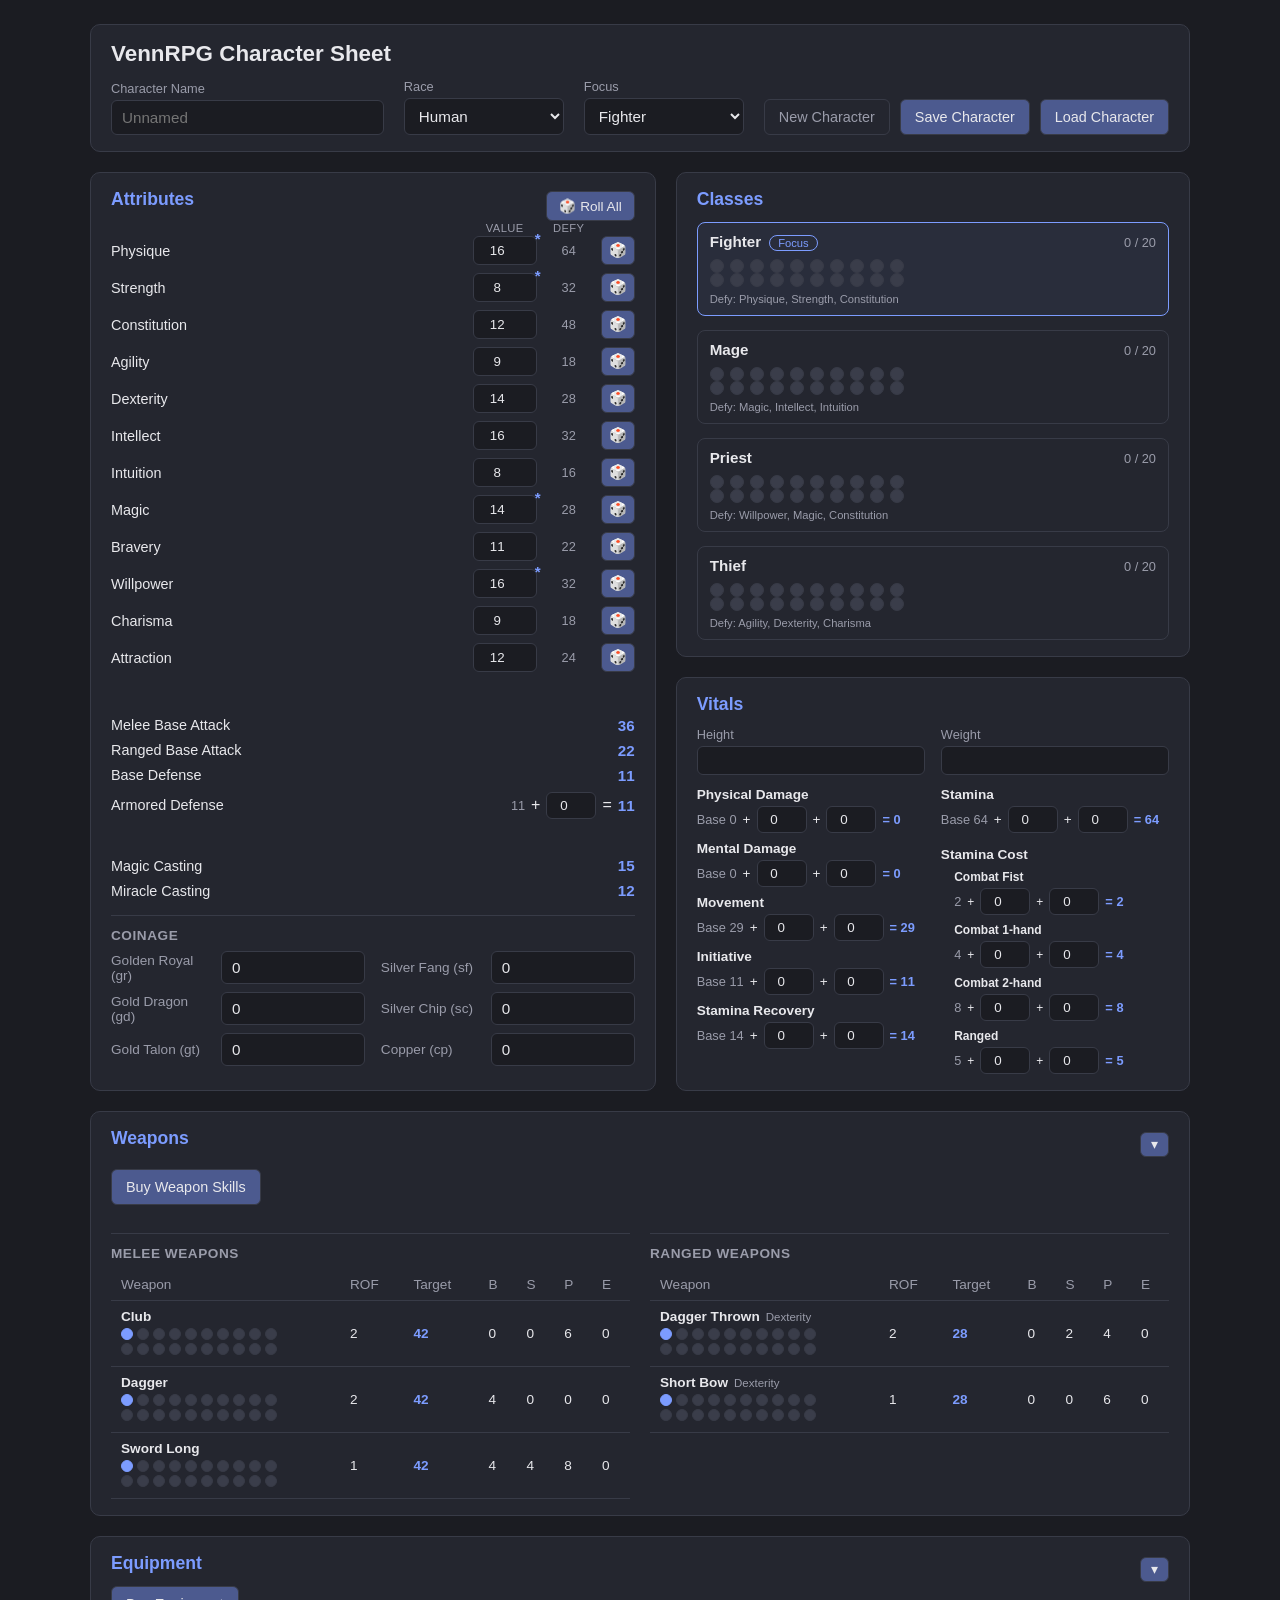
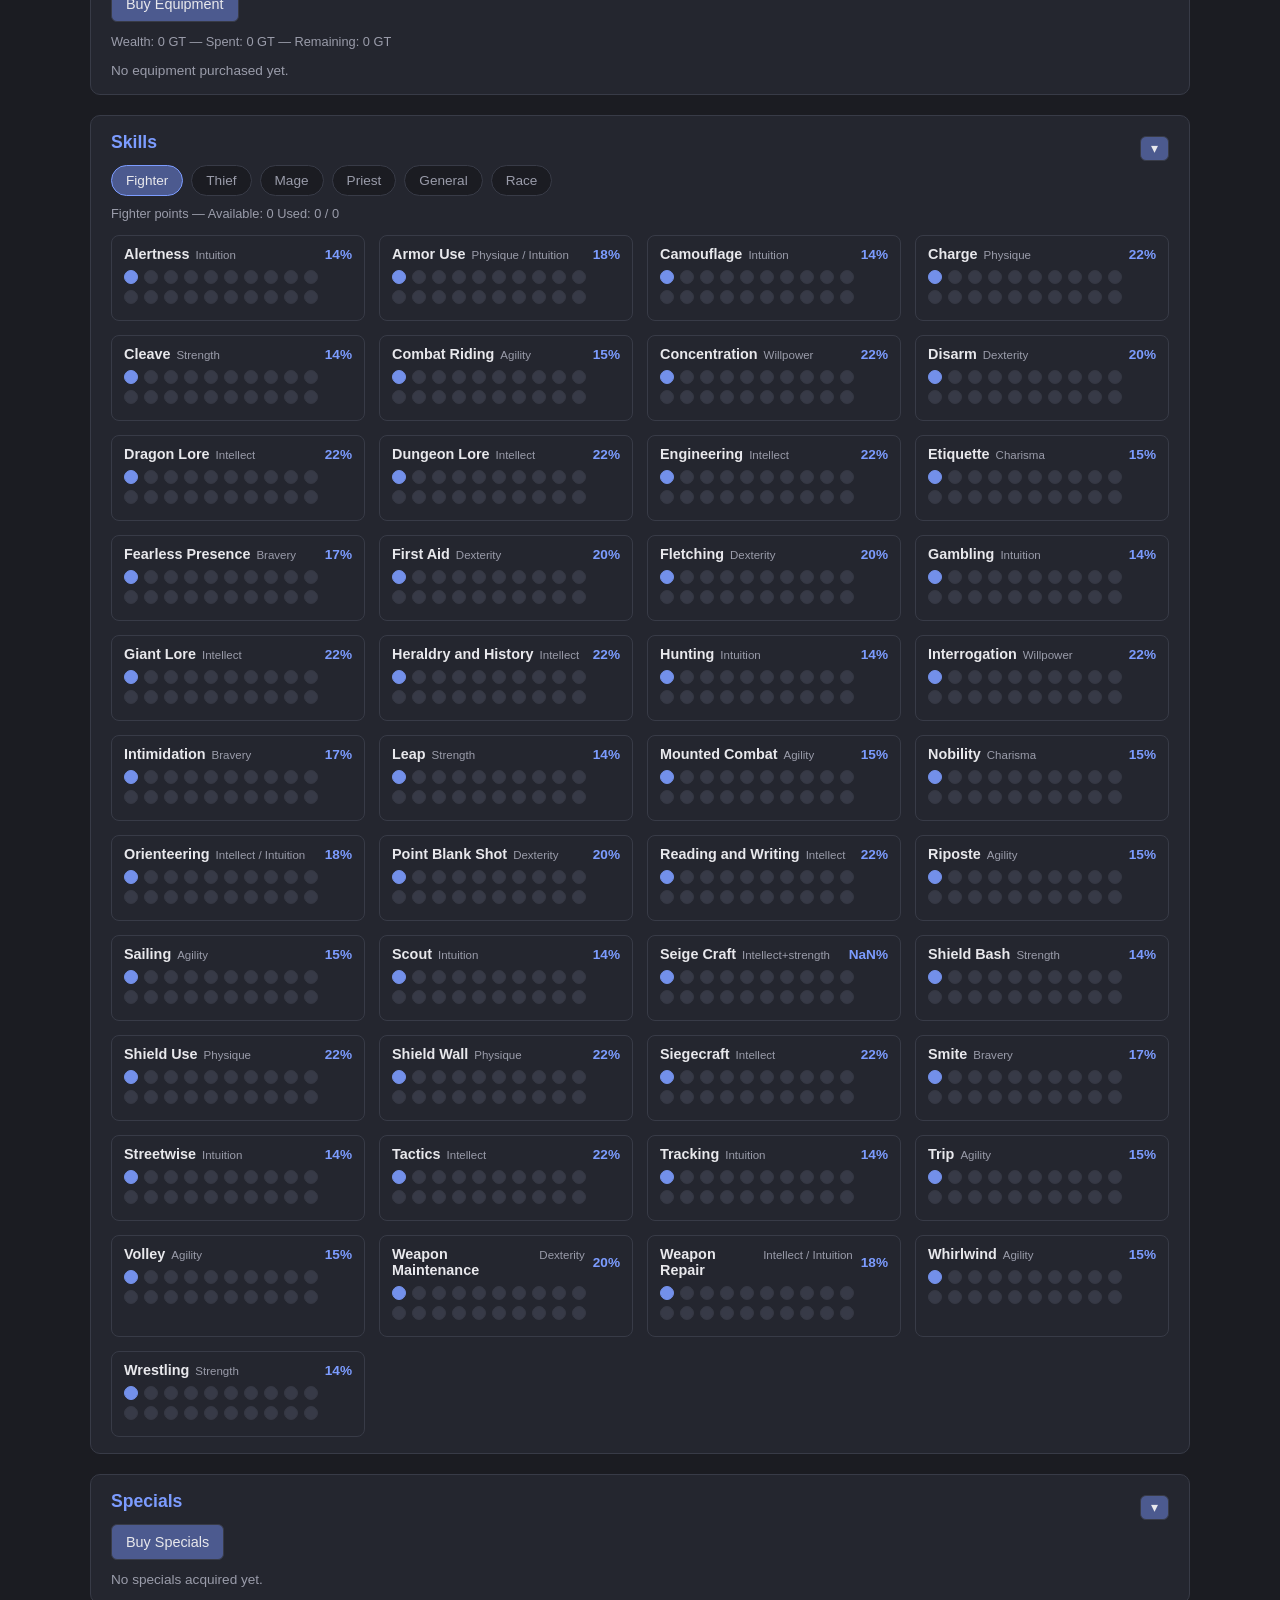
==== index.html @ cdde5d79 "Add Extra Spell/Blessing of Miracles bonus, Coinage, and Equipment/Weapons/Specials shop popups - Ex" ====
<!DOCTYPE html>
<html lang="en">
<head>
<meta charset="UTF-8">
<meta name="viewport" content="width=device-width, initial-scale=1.0">
<title>VennRPG Character Sheet</title>
<link rel="icon" href="data:,">
<link rel="stylesheet" href="src/style.css">
</head>
<body>
<div class="sheet">

  <header class="sheet-header">
    <h1>VennRPG Character Sheet</h1>
    <div class="header-row">
      <label class="name-field">
        Character Name
        <input type="text" id="charName" placeholder="Unnamed">
      </label>
      <label class="race-field">
        Race
        <select id="raceSelect"></select>
      </label>
      <label class="focus-field">
        Focus
        <select id="focusSelect"></select>
      </label>
      <div class="header-actions">
        <button id="newCharacterBtn" type="button" class="secondary">New Character</button>
        <button id="saveBtn" type="button">Save Character</button>
        <button id="loadBtn" type="button">Load Character</button>
        <input type="file" id="loadInput" accept="application/json,.json" hidden>
      </div>
    </div>
  </header>

  <main class="sheet-body">

    <section class="panel attributes-panel">
      <div class="panel-title-row">
        <h2>Attributes</h2>
        <button id="rollAllBtn" type="button" class="dice-btn">🎲 Roll All</button>
      </div>
      <div class="attribute-row attribute-row-header">
        <span></span>
        <span class="col-label">Value</span>
        <span class="col-label">Defy</span>
        <span></span>
      </div>
      <div id="attributesList" class="attributes-list"></div>
      <div id="combatStatsList" class="derived-stats-list"></div>
      <h3 class="derived-stats-title">Coinage</h3>
      <div id="coinageList" class="coinage-list"></div>
    </section>

    <div class="right-column">
      <section class="panel classes-panel">
        <h2>Classes</h2>
        <div id="classesList" class="classes-list"></div>
      </section>

      <section class="panel vitals-panel">
        <h2>Vitals</h2>
        <div class="vitals-freeform-row">
          <label class="vitals-freeform-field">
            Height
            <input type="text" id="vitalsHeight">
          </label>
          <label class="vitals-freeform-field">
            Weight
            <input type="text" id="vitalsWeight">
          </label>
        </div>
        <div id="vitalsList" class="vitals-list"></div>
      </section>
    </div>

  </main>

  <section class="panel weapons-panel">
    <div class="panel-title-row">
      <h2>Weapons</h2>
      <button type="button" class="collapse-toggle" id="weaponsCollapseToggle" aria-expanded="true">▾</button>
    </div>
    <div class="collapsible-body" id="weaponsBody">
      <button type="button" id="buyWeaponsBtn">Buy Weapon Skills</button>
      <div class="weapons-tables">
        <div class="weapons-table-group">
          <h3 class="derived-stats-title">Melee Weapons</h3>
          <div class="weapons-table-wrap">
            <table class="weapons-table">
              <thead>
                <tr>
                  <th>Weapon</th>
                  <th>ROF</th>
                  <th>Target</th>
                  <th>B</th>
                  <th>S</th>
                  <th>P</th>
                  <th>E</th>
                </tr>
              </thead>
              <tbody id="ownedMeleeWeaponsBody"></tbody>
            </table>
          </div>
        </div>
        <div class="weapons-table-group">
          <h3 class="derived-stats-title">Ranged Weapons</h3>
          <div class="weapons-table-wrap">
            <table class="weapons-table">
              <thead>
                <tr>
                  <th>Weapon</th>
                  <th>ROF</th>
                  <th>Target</th>
                  <th>B</th>
                  <th>S</th>
                  <th>P</th>
                  <th>E</th>
                </tr>
              </thead>
              <tbody id="ownedRangedWeaponsBody"></tbody>
            </table>
          </div>
        </div>
      </div>
    </div>
  </section>

  <dialog id="weaponsModal" class="equipment-modal weapons-modal">
    <div class="equipment-modal-header">
      <h2>Buy Weapon Skills</h2>
      <button type="button" id="weaponsModalClose" class="secondary">Close</button>
    </div>
    <div id="weaponsTabs" class="skills-tabs"></div>
    <div id="weaponsSummary" class="skills-summary"></div>
    <div id="weaponsFocusSummary" class="skills-summary"></div>
    <div class="weapons-tables">
      <div class="weapons-table-group">
        <h3 class="derived-stats-title">Melee Weapons</h3>
        <div class="weapons-table-wrap">
          <table class="weapons-table">
            <thead>
              <tr>
                <th>Weapon</th>
                <th>ROF</th>
                <th>Target</th>
                <th>B</th>
                <th>S</th>
                <th>P</th>
                <th>E</th>
              </tr>
            </thead>
            <tbody id="meleeWeaponsBody"></tbody>
          </table>
        </div>
      </div>
      <div class="weapons-table-group">
        <h3 class="derived-stats-title">Ranged Weapons</h3>
        <div class="weapons-table-wrap">
          <table class="weapons-table">
            <thead>
              <tr>
                <th>Weapon</th>
                <th>ROF</th>
                <th>Target</th>
                <th>B</th>
                <th>S</th>
                <th>P</th>
                <th>E</th>
              </tr>
            </thead>
            <tbody id="rangedWeaponsBody"></tbody>
          </table>
        </div>
      </div>
    </div>
  </dialog>

  <section class="panel equipment-panel">
    <div class="panel-title-row">
      <h2>Equipment</h2>
      <button type="button" class="collapse-toggle" id="equipmentCollapseToggle" aria-expanded="true">▾</button>
    </div>
    <div class="collapsible-body" id="equipmentBody">
      <button type="button" id="buyEquipmentBtn">Buy Equipment</button>
      <div id="equipmentSummary" class="skills-summary"></div>
      <div id="equipmentOwnedList" class="equipment-owned-list"></div>
    </div>
  </section>

  <dialog id="equipmentModal" class="equipment-modal">
    <div class="equipment-modal-header">
      <h2>Buy Equipment</h2>
      <button type="button" id="equipmentModalClose" class="secondary">Close</button>
    </div>
    <div id="equipmentWealthSummary" class="skills-summary equipment-wealth-summary"></div>
    <div id="equipmentTabs" class="skills-tabs"></div>
    <div id="equipmentModalList" class="equipment-modal-list"></div>
  </dialog>

  <section class="panel skills-panel">
    <div class="panel-title-row">
      <h2>Skills</h2>
      <button type="button" class="collapse-toggle" id="skillsCollapseToggle" aria-expanded="true">▾</button>
    </div>
    <div class="collapsible-body" id="skillsBody">
      <div id="skillsTabs" class="skills-tabs"></div>
      <div id="skillsSummary" class="skills-summary"></div>
      <div id="skillsList" class="skills-list"></div>
    </div>
  </section>

  <section class="panel specials-panel">
    <div class="panel-title-row">
      <h2>Specials</h2>
      <button type="button" class="collapse-toggle" id="specialsCollapseToggle" aria-expanded="true">▾</button>
    </div>
    <div class="collapsible-body" id="specialsBody">
      <button type="button" id="buySpecialsBtn">Buy Specials</button>
      <div id="specialsOwnedList" class="specials-list"></div>
    </div>
  </section>

  <dialog id="specialsModal" class="equipment-modal specials-modal">
    <div class="equipment-modal-header">
      <h2>Buy Specials</h2>
      <button type="button" id="specialsModalClose" class="secondary">Close</button>
    </div>
    <div id="specialsSummary" class="skills-summary"></div>
    <div id="specialsTierSummary" class="skills-summary"></div>
    <div id="specialsList" class="specials-list"></div>
  </dialog>

  <section class="panel spells-panel" id="spellsPanel" hidden>
    <div class="panel-title-row">
      <h2>Spells</h2>
      <button type="button" class="collapse-toggle" id="spellsCollapseToggle" aria-expanded="true">▾</button>
    </div>
    <div class="collapsible-body" id="spellsBody">
      <div id="spellsSummary" class="skills-summary"></div>
      <div id="spellsList" class="spells-list"></div>
    </div>
  </section>

  <section class="panel spells-panel" id="miraclesPanel" hidden>
    <div class="panel-title-row">
      <h2>Miracles</h2>
      <button type="button" class="collapse-toggle" id="miraclesCollapseToggle" aria-expanded="true">▾</button>
    </div>
    <div class="collapsible-body" id="miraclesBody">
      <div id="miraclesSummary" class="skills-summary"></div>
      <div id="miraclesList" class="spells-list"></div>
    </div>
  </section>

</div>

<script src="src/data.js"></script>
<script src="src/app.js"></script>
</body>
</html>
---- src/style.css ----
:root {
  --bg: #1b1c22;
  --panel-bg: #24262f;
  --panel-border: #383b47;
  --text: #e8e8ec;
  --text-dim: #9a9caa;
  --accent: #7c9cff;
  --accent-dim: #4c5a8f;
  --dot-empty: #3a3d4a;
  --dot-filled: #7c9cff;
  font-family: -apple-system, BlinkMacSystemFont, "Segoe UI", Roboto, sans-serif;
}

* { box-sizing: border-box; }

body {
  margin: 0;
  background: var(--bg);
  color: var(--text);
  padding: 24px;
}

.sheet {
  max-width: 1100px;
  margin: 0 auto;
  display: flex;
  flex-direction: column;
  gap: 20px;
}

h1 { font-size: 1.4rem; margin: 0 0 12px; }
h2 { font-size: 1.1rem; margin: 0 0 12px; color: var(--accent); }

.sheet-header {
  background: var(--panel-bg);
  border: 1px solid var(--panel-border);
  border-radius: 10px;
  padding: 16px 20px;
}

.header-row {
  display: flex;
  gap: 20px;
  align-items: flex-end;
  flex-wrap: wrap;
}

.header-row label {
  display: flex;
  flex-direction: column;
  gap: 4px;
  font-size: 0.8rem;
  color: var(--text-dim);
}

.header-row input, .header-row select {
  background: var(--bg);
  border: 1px solid var(--panel-border);
  color: var(--text);
  padding: 8px 10px;
  border-radius: 6px;
  font-size: 0.95rem;
}

.name-field { flex: 1 1 260px; }
.race-field { flex: 0 0 160px; }
.focus-field { flex: 0 0 160px; }

.header-actions {
  display: flex;
  gap: 10px;
  margin-left: auto;
}

button {
  background: var(--accent-dim);
  color: var(--text);
  border: 1px solid var(--panel-border);
  padding: 9px 14px;
  border-radius: 6px;
  cursor: pointer;
  font-size: 0.9rem;
}

button:hover { background: var(--accent); }

button.secondary {
  background: transparent;
  color: var(--text-dim);
}

button.secondary:hover {
  background: var(--panel-border);
  color: var(--text);
}

.dice-btn { padding: 6px 12px; font-size: 0.85rem; }

.collapse-toggle {
  padding: 4px 10px;
  font-size: 0.9rem;
  line-height: 1;
  transition: transform 0.15s ease;
}

.collapse-toggle.collapsed {
  transform: rotate(-90deg);
}

.collapsible-body[hidden] {
  display: none;
}

.sheet-body {
  display: grid;
  grid-template-columns: 1.1fr 1fr;
  gap: 20px;
}

@media (max-width: 820px) {
  .sheet-body { grid-template-columns: 1fr; }
}

.panel {
  background: var(--panel-bg);
  border: 1px solid var(--panel-border);
  border-radius: 10px;
  padding: 16px 20px;
}

.panel-title-row {
  display: flex;
  justify-content: space-between;
  align-items: center;
}

.attributes-list {
  display: flex;
  flex-direction: column;
  gap: 8px;
}

.attribute-row {
  display: grid;
  grid-template-columns: 1fr 64px 48px 34px;
  align-items: center;
  gap: 8px;
}

.attribute-row .attr-name {
  font-size: 0.9rem;
  color: var(--text);
}

.attribute-row input[type="number"] {
  background: var(--bg);
  border: 1px solid var(--panel-border);
  color: var(--text);
  padding: 6px;
  border-radius: 6px;
  width: 100%;
  text-align: center;
}

.attr-defy {
  font-size: 0.8rem;
  color: var(--text-dim);
  text-align: center;
}

.attr-input-wrap {
  position: relative;
  display: block;
}

.attr-mod-mark {
  position: absolute;
  top: -6px;
  right: -4px;
  font-size: 0.95rem;
  font-weight: 700;
  color: var(--accent);
  cursor: default;
}

.attribute-row-header {
  margin-bottom: 2px;
}

.attribute-row-header .col-label {
  font-size: 0.7rem;
  color: var(--text-dim);
  text-align: center;
  text-transform: uppercase;
  letter-spacing: 0.04em;
}

.derived-stats-title {
  font-size: 0.85rem;
  color: var(--text-dim);
  text-transform: uppercase;
  letter-spacing: 0.04em;
  margin: 16px 0 8px;
  padding-top: 12px;
  border-top: 1px solid var(--panel-border);
}

.derived-stats-list {
  display: flex;
  flex-direction: column;
  gap: 8px;
}

#combatStatsList {
  margin-top: 2.8rem;
}

.armored-defense-calc {
  display: flex;
  align-items: center;
  gap: 6px;
}

.combat-stats-spacer {
  height: 1.4rem;
}

.derived-row {
  display: flex;
  justify-content: space-between;
  align-items: center;
}

.derived-row .derived-name {
  font-size: 0.9rem;
  color: var(--text);
}

.derived-row .derived-value {
  font-size: 0.95rem;
  font-weight: 700;
  color: var(--accent);
}

.reroll-btn {
  padding: 6px;
  font-size: 0.9rem;
  line-height: 1;
}

.right-column {
  display: flex;
  flex-direction: column;
  gap: 20px;
}

.classes-list {
  display: flex;
  flex-direction: column;
  gap: 14px;
}

.class-box {
  border: 1px solid var(--panel-border);
  border-radius: 8px;
  padding: 10px 12px;
}

.class-box.is-focus {
  border-color: var(--accent);
  background: rgba(124, 156, 255, 0.06);
}

.class-box-header {
  display: flex;
  justify-content: space-between;
  align-items: center;
  margin-bottom: 8px;
}

.class-box-header .class-name {
  font-weight: 600;
  font-size: 0.95rem;
}

.class-box-header .focus-badge {
  font-size: 0.7rem;
  color: var(--accent);
  border: 1px solid var(--accent);
  border-radius: 10px;
  padding: 1px 8px;
}

.class-box-header .dots-value {
  font-size: 0.8rem;
  color: var(--text-dim);
}

.class-defy-line {
  margin-top: 6px;
  font-size: 0.7rem;
  color: var(--text-dim);
}

.dots-grid {
  display: grid;
  grid-template-columns: repeat(10, 14px);
  justify-content: start;
  gap: 6px;
}

.dot {
  display: inline-block;
  width: 14px;
  height: 14px;
  border-radius: 50%;
  border: 1px solid var(--panel-border);
  background: var(--dot-empty);
  cursor: pointer;
  padding: 0;
}

.dot.filled {
  background: var(--dot-filled);
  border-color: var(--dot-filled);
}

.dot:disabled {
  cursor: default;
  opacity: 0.9;
}

.dot.dot-static {
  cursor: default;
}

.vitals-freeform-row {
  display: flex;
  gap: 16px;
  margin-bottom: 12px;
}

.vitals-freeform-field {
  flex: 1;
  display: flex;
  flex-direction: column;
  gap: 4px;
  font-size: 0.8rem;
  color: var(--text-dim);
}

.vitals-freeform-field input {
  background: var(--bg);
  border: 1px solid var(--panel-border);
  color: var(--text);
  padding: 6px 8px;
  border-radius: 6px;
}

.vitals-list {
  display: flex;
  gap: 16px;
}

@media (max-width: 480px) {
  .vitals-list { flex-direction: column; }
}

.vitals-column {
  display: flex;
  flex-direction: column;
  gap: 8px;
  flex: 1 1 0;
  min-width: 0;
}

.vitals-row {
  display: flex;
  flex-wrap: wrap;
  align-items: center;
  row-gap: 4px;
  column-gap: 6px;
  font-size: 0.85rem;
}

.vitals-row .vitals-label {
  flex: 1 1 100%;
  font-weight: 600;
}

.vitals-subheader {
  font-weight: 600;
  font-size: 0.85rem;
  color: var(--text);
  margin-top: 6px;
}

.vitals-row-sub {
  font-size: 0.75rem;
  padding-left: 2ch;
}

.vitals-label {
  color: var(--text);
}

.vitals-base, .vitals-total {
  color: var(--text-dim);
  font-size: 0.8rem;
  white-space: nowrap;
}

.vitals-total {
  color: var(--accent);
  font-weight: 700;
}

.vitals-input {
  width: 50px;
  background: var(--bg);
  border: 1px solid var(--panel-border);
  color: var(--text);
  padding: 5px;
  border-radius: 6px;
  text-align: center;
}

.weapons-panel {
  display: flex;
  flex-direction: column;
  gap: 8px;
}

.weapons-tables {
  display: grid;
  grid-template-columns: 1fr 1fr;
  gap: 20px;
}

@media (max-width: 960px) {
  .weapons-tables { grid-template-columns: 1fr; }
}

.weapons-table-wrap {
  overflow-x: auto;
}

.weapons-table {
  width: 100%;
  border-collapse: collapse;
  min-width: 360px;
}

.weapons-table th, .weapons-table td {
  padding: 8px 10px;
  border-bottom: 1px solid var(--panel-border);
  font-size: 0.85rem;
  text-align: left;
}

.weapons-table th { color: var(--text-dim); font-weight: 500; }

.weapon-name-cell {
  min-width: 160px;
}

.weapon-name-cell .weapon-name {
  display: flex;
  align-items: baseline;
  gap: 6px;
  font-weight: 600;
  margin-bottom: 4px;
}

.weapon-name-cell .dots-grid {
  grid-template-columns: repeat(10, 12px);
  gap: 4px;
  margin-bottom: 3px;
}

.weapon-name-cell .dot {
  width: 12px;
  height: 12px;
}

.weapon-target {
  font-weight: 700;
  color: var(--accent);
}

.skills-tabs {
  display: flex;
  gap: 8px;
  margin-bottom: 10px;
  flex-wrap: wrap;
}

.skills-tab {
  background: var(--bg);
  border: 1px solid var(--panel-border);
  color: var(--text-dim);
  padding: 7px 14px;
  border-radius: 999px;
  cursor: pointer;
  font-size: 0.85rem;
}

.skills-tab:hover {
  color: var(--text);
}

.skills-tab.active {
  background: var(--accent-dim);
  border-color: var(--accent);
  color: var(--text);
}

.skills-summary {
  font-size: 0.8rem;
  color: var(--text-dim);
  margin-bottom: 14px;
}

.skills-list {
  display: grid;
  grid-template-columns: repeat(auto-fill, minmax(220px, 1fr));
  gap: 14px;
}

.skills-list.skills-list-vertical {
  display: flex;
  flex-direction: column;
  max-width: 420px;
}

.skill-box {
  border: 1px solid var(--panel-border);
  border-radius: 8px;
  padding: 10px 12px;
}

.skill-box-header {
  display: flex;
  justify-content: space-between;
  align-items: center;
  margin-bottom: 8px;
  gap: 8px;
}

.skill-name-wrap {
  display: flex;
  align-items: baseline;
  gap: 6px;
  min-width: 0;
}

.skill-name {
  font-weight: 600;
  font-size: 0.9rem;
}

.skill-target {
  font-size: 0.85rem;
  font-weight: 700;
  color: var(--accent);
  white-space: nowrap;
}

.item-attribute {
  font-size: 0.72rem;
  font-weight: 400;
  color: var(--text-dim);
  white-space: nowrap;
}

.skill-box .dots-grid {
  margin-bottom: 6px;
}

.specials-list {
  display: grid;
  grid-template-columns: repeat(auto-fill, minmax(260px, 1fr));
  gap: 14px;
}

.special-box {
  display: flex;
  align-items: flex-start;
  gap: 10px;
  border: 1px solid var(--panel-border);
  border-radius: 8px;
  padding: 10px 12px;
}

.special-box .special-dot {
  flex-shrink: 0;
  margin-top: 3px;
}

.special-text {
  min-width: 0;
}

.special-name-row {
  display: flex;
  align-items: baseline;
  gap: 6px;
  margin-bottom: 4px;
}

.special-name {
  font-weight: 600;
  font-size: 0.9rem;
}

.special-description {
  font-size: 0.78rem;
  color: var(--text-dim);
  line-height: 1.35;
}

.spells-list {
  display: flex;
  flex-direction: column;
  gap: 8px;
}

.spell-school-title {
  font-size: 0.85rem;
  color: var(--text-dim);
  text-transform: uppercase;
  letter-spacing: 0.04em;
  margin: 16px 0 8px;
  padding-top: 12px;
  border-top: 1px solid var(--panel-border);
}

.spell-school-title:first-child {
  margin-top: 0;
  padding-top: 0;
  border-top: none;
}

.spell-box {
  display: flex;
  align-items: flex-start;
  gap: 10px;
  border: 1px solid var(--panel-border);
  border-radius: 8px;
  padding: 10px 12px;
}

.spell-box .spell-dot {
  flex-shrink: 0;
  margin-top: 3px;
}

.spell-text {
  min-width: 0;
}

.spell-name-row {
  display: flex;
  align-items: baseline;
  gap: 10px;
  margin-bottom: 4px;
}

.spell-name {
  font-weight: 600;
  font-size: 0.9rem;
}

.spell-cost {
  font-size: 0.72rem;
  color: var(--accent);
  white-space: nowrap;
}

.spell-meta {
  font-size: 0.72rem;
  color: var(--text-dim);
  margin-bottom: 4px;
}

.spell-meta span {
  margin-right: 12px;
}

.spell-description {
  font-size: 0.78rem;
  color: var(--text-dim);
  line-height: 1.35;
}

.coinage-list {
  display: grid;
  grid-template-columns: 1fr 1fr;
  gap: 16px;
}

@media (max-width: 480px) {
  .coinage-list { grid-template-columns: 1fr; }
}

.coinage-column {
  display: flex;
  flex-direction: column;
  gap: 8px;
  min-width: 0;
}

.coinage-row {
  display: flex;
  align-items: center;
  gap: 10px;
}

.coinage-row .coinage-label {
  flex: 0 0 100px;
  font-size: 0.85rem;
  color: var(--text-dim);
}

.coinage-row .coinage-input {
  flex: 1;
  min-width: 0;
  background: var(--bg);
  border: 1px solid var(--panel-border);
  color: var(--text);
  padding: 7px 10px;
  border-radius: 6px;
  font-size: 0.95rem;
}

.equipment-panel #buyEquipmentBtn,
.weapons-panel #buyWeaponsBtn,
.specials-panel #buySpecialsBtn {
  margin-bottom: 12px;
}

.specials-modal {
  width: min(900px, 95vw);
}

.specials-modal #specialsList {
  overflow-y: auto;
  max-height: calc(85vh - 180px);
}

.weapons-modal {
  width: min(1000px, 95vw);
}

.weapons-modal .weapons-tables {
  overflow-y: auto;
  max-height: calc(85vh - 220px);
}

.equipment-owned-list {
  display: flex;
  flex-direction: column;
  gap: 6px;
}

.equipment-owned-row {
  display: flex;
  justify-content: space-between;
  align-items: baseline;
  gap: 10px;
  font-size: 0.85rem;
  border-bottom: 1px solid var(--panel-border);
  padding-bottom: 6px;
}

.equipment-owned-row .equipment-owned-name {
  color: var(--text);
}

.equipment-owned-row .equipment-owned-qty {
  color: var(--text-dim);
  white-space: nowrap;
}

.equipment-owned-row .equipment-owned-cost {
  color: var(--accent);
  font-weight: 700;
  white-space: nowrap;
}

.equipment-empty {
  font-size: 0.85rem;
  color: var(--text-dim);
}

.equipment-modal {
  width: min(720px, 92vw);
  max-height: 85vh;
  background: var(--panel-bg);
  color: var(--text);
  border: 1px solid var(--panel-border);
  border-radius: 10px;
  padding: 20px 24px;
}

.equipment-modal::backdrop {
  background: rgba(0, 0, 0, 0.6);
}

.equipment-modal-header {
  display: flex;
  justify-content: space-between;
  align-items: center;
  margin-bottom: 8px;
}

.equipment-modal-header h2 {
  margin: 0;
}

.equipment-wealth-summary {
  margin-bottom: 12px;
  font-size: 0.85rem;
}

.equipment-wealth-summary .equipment-remaining-negative {
  color: #e08585;
  font-weight: 700;
}

.equipment-modal-list {
  overflow-y: auto;
  max-height: calc(85vh - 160px);
  display: flex;
  flex-direction: column;
  gap: 8px;
}

.equipment-item-row {
  display: flex;
  align-items: center;
  gap: 12px;
  border: 1px solid var(--panel-border);
  border-radius: 8px;
  padding: 8px 12px;
}

.equipment-item-text {
  flex: 1;
  min-width: 0;
}

.equipment-item-name-row {
  display: flex;
  align-items: baseline;
  gap: 8px;
  flex-wrap: wrap;
}

.equipment-item-name {
  font-weight: 600;
  font-size: 0.9rem;
}

.equipment-item-cost {
  font-size: 0.78rem;
  color: var(--accent);
  white-space: nowrap;
}

.equipment-item-weight {
  font-size: 0.72rem;
  color: var(--text-dim);
  white-space: nowrap;
}

.equipment-item-description {
  font-size: 0.78rem;
  color: var(--text-dim);
  margin-top: 2px;
}

.equipment-qty-stepper {
  display: flex;
  align-items: center;
  gap: 8px;
  flex-shrink: 0;
}

.equipment-qty-stepper button {
  padding: 4px 10px;
  font-size: 0.9rem;
  line-height: 1;
}

.equipment-qty-value {
  min-width: 1.5em;
  text-align: center;
  font-size: 0.9rem;
}
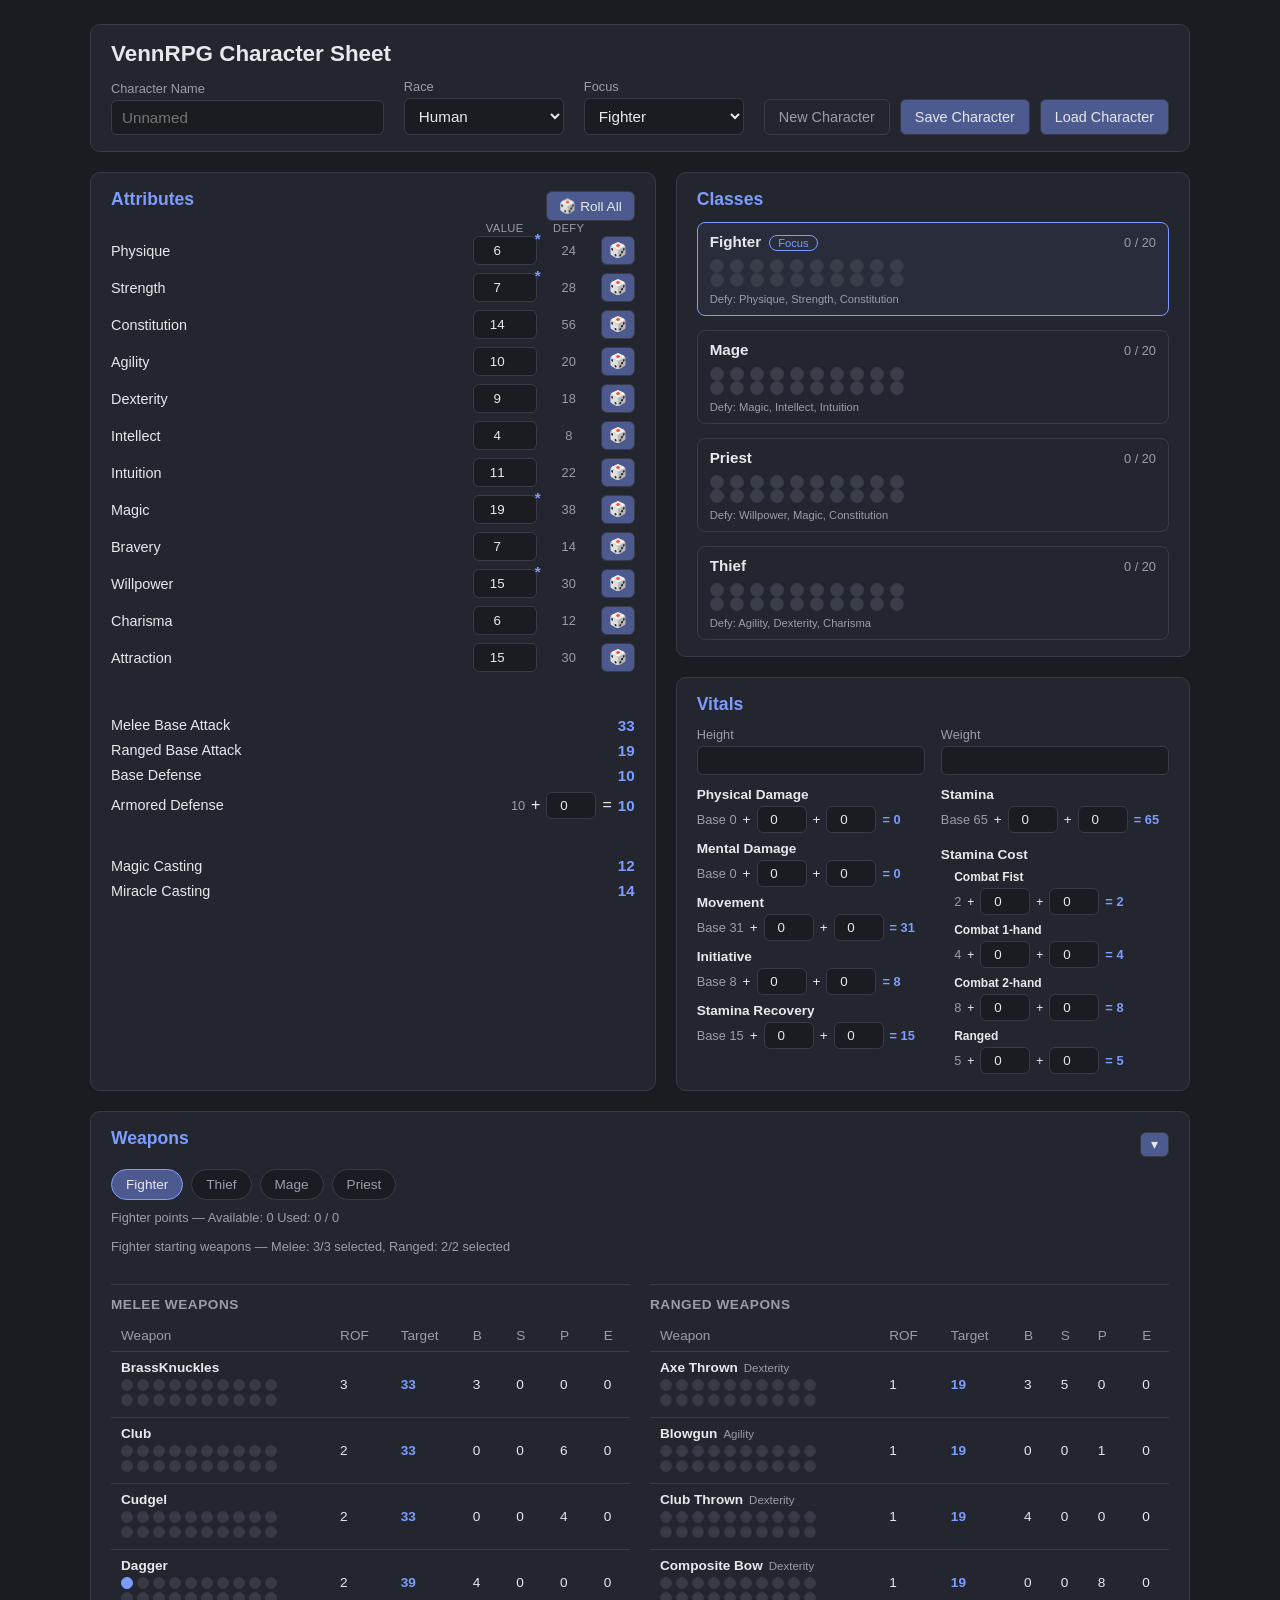
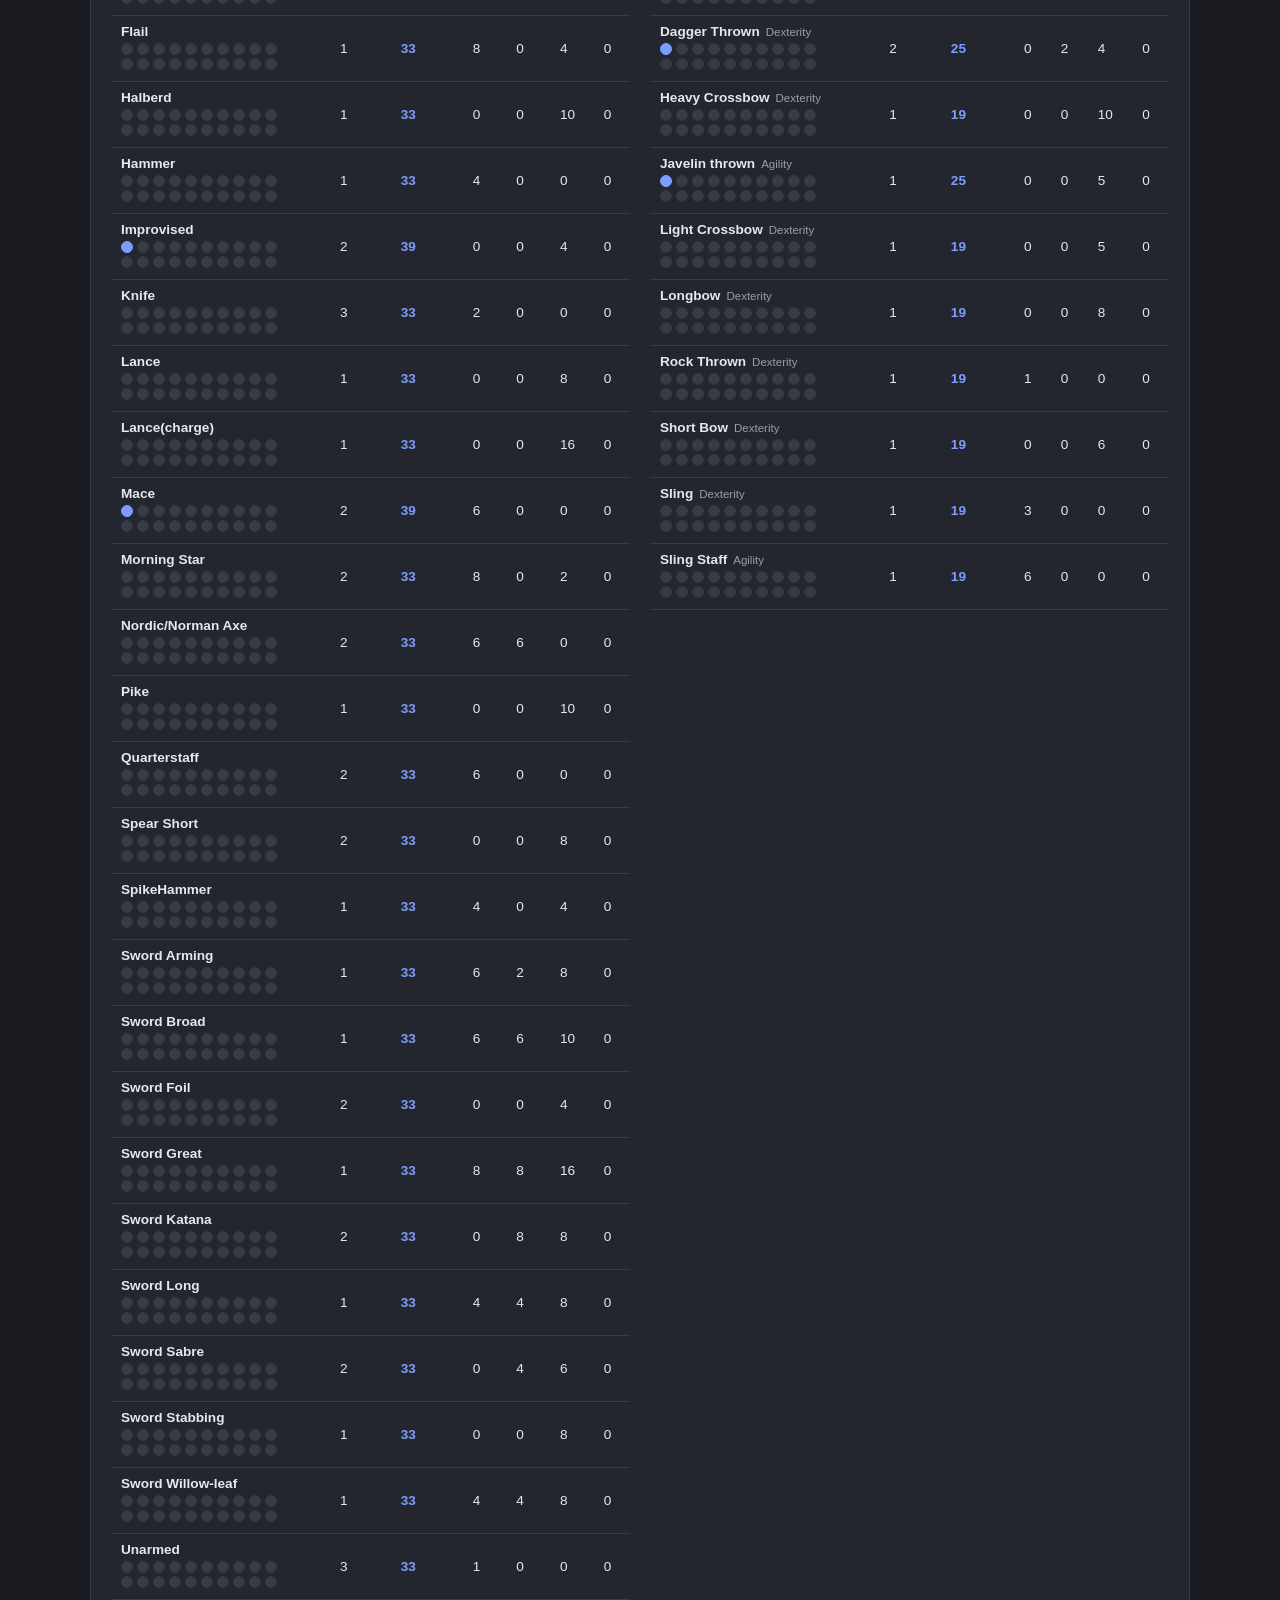
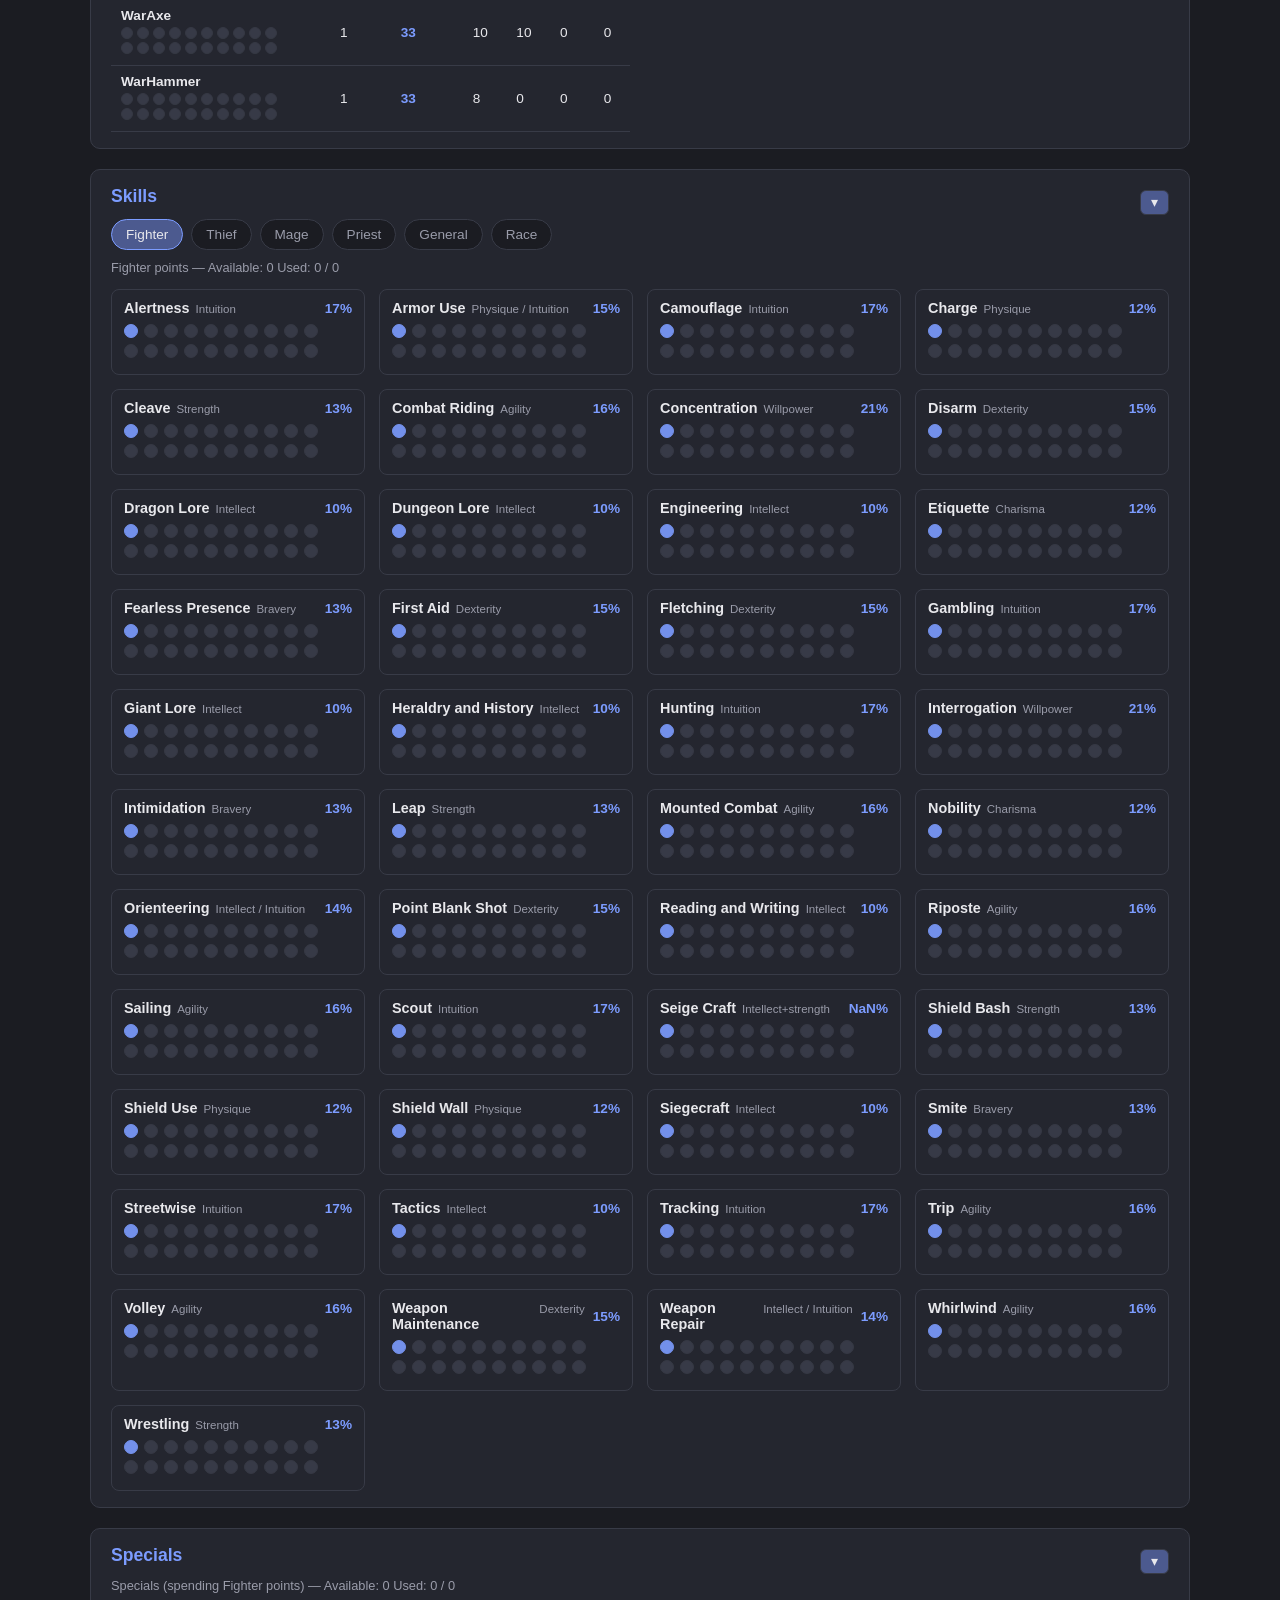
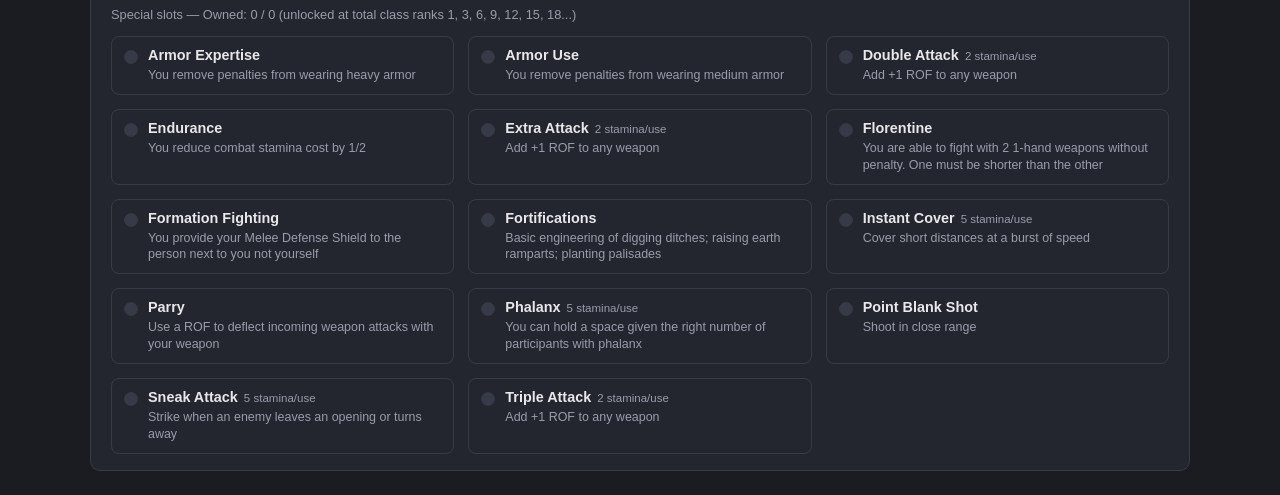
==== commit a3715f5d: "Add Spells and Miracles grimoires; two new Specials Imports data/spells.csv (Mage) and data/miracle." ====
--- a/index.html
+++ b/index.html
@@ -49,8 +49,6 @@
       </div>
       <div id="attributesList" class="attributes-list"></div>
       <div id="combatStatsList" class="derived-stats-list"></div>
-      <h3 class="derived-stats-title">Coinage</h3>
-      <div id="coinageList" class="coinage-list"></div>
     </section>
 
     <div class="right-column">
@@ -83,7 +81,9 @@
       <button type="button" class="collapse-toggle" id="weaponsCollapseToggle" aria-expanded="true">▾</button>
     </div>
     <div class="collapsible-body" id="weaponsBody">
-      <button type="button" id="buyWeaponsBtn">Buy Weapon Skills</button>
+      <div id="weaponsTabs" class="skills-tabs"></div>
+      <div id="weaponsSummary" class="skills-summary"></div>
+      <div id="weaponsFocusSummary" class="skills-summary"></div>
       <div class="weapons-tables">
         <div class="weapons-table-group">
           <h3 class="derived-stats-title">Melee Weapons</h3>
@@ -100,7 +100,7 @@
                   <th>E</th>
                 </tr>
               </thead>
-              <tbody id="ownedMeleeWeaponsBody"></tbody>
+              <tbody id="meleeWeaponsBody"></tbody>
             </table>
           </div>
         </div>
@@ -119,85 +119,13 @@
                   <th>E</th>
                 </tr>
               </thead>
-              <tbody id="ownedRangedWeaponsBody"></tbody>
+              <tbody id="rangedWeaponsBody"></tbody>
             </table>
           </div>
         </div>
       </div>
     </div>
   </section>
-
-  <dialog id="weaponsModal" class="equipment-modal weapons-modal">
-    <div class="equipment-modal-header">
-      <h2>Buy Weapon Skills</h2>
-      <button type="button" id="weaponsModalClose" class="secondary">Close</button>
-    </div>
-    <div id="weaponsTabs" class="skills-tabs"></div>
-    <div id="weaponsSummary" class="skills-summary"></div>
-    <div id="weaponsFocusSummary" class="skills-summary"></div>
-    <div class="weapons-tables">
-      <div class="weapons-table-group">
-        <h3 class="derived-stats-title">Melee Weapons</h3>
-        <div class="weapons-table-wrap">
-          <table class="weapons-table">
-            <thead>
-              <tr>
-                <th>Weapon</th>
-                <th>ROF</th>
-                <th>Target</th>
-                <th>B</th>
-                <th>S</th>
-                <th>P</th>
-                <th>E</th>
-              </tr>
-            </thead>
-            <tbody id="meleeWeaponsBody"></tbody>
-          </table>
-        </div>
-      </div>
-      <div class="weapons-table-group">
-        <h3 class="derived-stats-title">Ranged Weapons</h3>
-        <div class="weapons-table-wrap">
-          <table class="weapons-table">
-            <thead>
-              <tr>
-                <th>Weapon</th>
-                <th>ROF</th>
-                <th>Target</th>
-                <th>B</th>
-                <th>S</th>
-                <th>P</th>
-                <th>E</th>
-              </tr>
-            </thead>
-            <tbody id="rangedWeaponsBody"></tbody>
-          </table>
-        </div>
-      </div>
-    </div>
-  </dialog>
-
-  <section class="panel equipment-panel">
-    <div class="panel-title-row">
-      <h2>Equipment</h2>
-      <button type="button" class="collapse-toggle" id="equipmentCollapseToggle" aria-expanded="true">▾</button>
-    </div>
-    <div class="collapsible-body" id="equipmentBody">
-      <button type="button" id="buyEquipmentBtn">Buy Equipment</button>
-      <div id="equipmentSummary" class="skills-summary"></div>
-      <div id="equipmentOwnedList" class="equipment-owned-list"></div>
-    </div>
-  </section>
-
-  <dialog id="equipmentModal" class="equipment-modal">
-    <div class="equipment-modal-header">
-      <h2>Buy Equipment</h2>
-      <button type="button" id="equipmentModalClose" class="secondary">Close</button>
-    </div>
-    <div id="equipmentWealthSummary" class="skills-summary equipment-wealth-summary"></div>
-    <div id="equipmentTabs" class="skills-tabs"></div>
-    <div id="equipmentModalList" class="equipment-modal-list"></div>
-  </dialog>
 
   <section class="panel skills-panel">
     <div class="panel-title-row">
@@ -217,20 +145,11 @@
       <button type="button" class="collapse-toggle" id="specialsCollapseToggle" aria-expanded="true">▾</button>
     </div>
     <div class="collapsible-body" id="specialsBody">
-      <button type="button" id="buySpecialsBtn">Buy Specials</button>
-      <div id="specialsOwnedList" class="specials-list"></div>
+      <div id="specialsSummary" class="skills-summary"></div>
+      <div id="specialsTierSummary" class="skills-summary"></div>
+      <div id="specialsList" class="specials-list"></div>
     </div>
   </section>
-
-  <dialog id="specialsModal" class="equipment-modal specials-modal">
-    <div class="equipment-modal-header">
-      <h2>Buy Specials</h2>
-      <button type="button" id="specialsModalClose" class="secondary">Close</button>
-    </div>
-    <div id="specialsSummary" class="skills-summary"></div>
-    <div id="specialsTierSummary" class="skills-summary"></div>
-    <div id="specialsList" class="specials-list"></div>
-  </dialog>
 
   <section class="panel spells-panel" id="spellsPanel" hidden>
     <div class="panel-title-row">
@@ -238,7 +157,6 @@
       <button type="button" class="collapse-toggle" id="spellsCollapseToggle" aria-expanded="true">▾</button>
     </div>
     <div class="collapsible-body" id="spellsBody">
-      <div id="spellsSummary" class="skills-summary"></div>
       <div id="spellsList" class="spells-list"></div>
     </div>
   </section>
@@ -249,7 +167,6 @@
       <button type="button" class="collapse-toggle" id="miraclesCollapseToggle" aria-expanded="true">▾</button>
     </div>
     <div class="collapsible-body" id="miraclesBody">
-      <div id="miraclesSummary" class="skills-summary"></div>
       <div id="miraclesList" class="spells-list"></div>
     </div>
   </section>
--- a/src/style.css
+++ b/src/style.css
@@ -310,7 +310,6 @@
 }
 
 .dot {
-  display: inline-block;
   width: 14px;
   height: 14px;
   border-radius: 50%;
@@ -328,10 +327,6 @@
 .dot:disabled {
   cursor: default;
   opacity: 0.9;
-}
-
-.dot.dot-static {
-  cursor: default;
 }
 
 .vitals-freeform-row {
@@ -692,209 +687,3 @@
   color: var(--text-dim);
   line-height: 1.35;
 }
-
-.coinage-list {
-  display: grid;
-  grid-template-columns: 1fr 1fr;
-  gap: 16px;
-}
-
-@media (max-width: 480px) {
-  .coinage-list { grid-template-columns: 1fr; }
-}
-
-.coinage-column {
-  display: flex;
-  flex-direction: column;
-  gap: 8px;
-  min-width: 0;
-}
-
-.coinage-row {
-  display: flex;
-  align-items: center;
-  gap: 10px;
-}
-
-.coinage-row .coinage-label {
-  flex: 0 0 100px;
-  font-size: 0.85rem;
-  color: var(--text-dim);
-}
-
-.coinage-row .coinage-input {
-  flex: 1;
-  min-width: 0;
-  background: var(--bg);
-  border: 1px solid var(--panel-border);
-  color: var(--text);
-  padding: 7px 10px;
-  border-radius: 6px;
-  font-size: 0.95rem;
-}
-
-.equipment-panel #buyEquipmentBtn,
-.weapons-panel #buyWeaponsBtn,
-.specials-panel #buySpecialsBtn {
-  margin-bottom: 12px;
-}
-
-.specials-modal {
-  width: min(900px, 95vw);
-}
-
-.specials-modal #specialsList {
-  overflow-y: auto;
-  max-height: calc(85vh - 180px);
-}
-
-.weapons-modal {
-  width: min(1000px, 95vw);
-}
-
-.weapons-modal .weapons-tables {
-  overflow-y: auto;
-  max-height: calc(85vh - 220px);
-}
-
-.equipment-owned-list {
-  display: flex;
-  flex-direction: column;
-  gap: 6px;
-}
-
-.equipment-owned-row {
-  display: flex;
-  justify-content: space-between;
-  align-items: baseline;
-  gap: 10px;
-  font-size: 0.85rem;
-  border-bottom: 1px solid var(--panel-border);
-  padding-bottom: 6px;
-}
-
-.equipment-owned-row .equipment-owned-name {
-  color: var(--text);
-}
-
-.equipment-owned-row .equipment-owned-qty {
-  color: var(--text-dim);
-  white-space: nowrap;
-}
-
-.equipment-owned-row .equipment-owned-cost {
-  color: var(--accent);
-  font-weight: 700;
-  white-space: nowrap;
-}
-
-.equipment-empty {
-  font-size: 0.85rem;
-  color: var(--text-dim);
-}
-
-.equipment-modal {
-  width: min(720px, 92vw);
-  max-height: 85vh;
-  background: var(--panel-bg);
-  color: var(--text);
-  border: 1px solid var(--panel-border);
-  border-radius: 10px;
-  padding: 20px 24px;
-}
-
-.equipment-modal::backdrop {
-  background: rgba(0, 0, 0, 0.6);
-}
-
-.equipment-modal-header {
-  display: flex;
-  justify-content: space-between;
-  align-items: center;
-  margin-bottom: 8px;
-}
-
-.equipment-modal-header h2 {
-  margin: 0;
-}
-
-.equipment-wealth-summary {
-  margin-bottom: 12px;
-  font-size: 0.85rem;
-}
-
-.equipment-wealth-summary .equipment-remaining-negative {
-  color: #e08585;
-  font-weight: 700;
-}
-
-.equipment-modal-list {
-  overflow-y: auto;
-  max-height: calc(85vh - 160px);
-  display: flex;
-  flex-direction: column;
-  gap: 8px;
-}
-
-.equipment-item-row {
-  display: flex;
-  align-items: center;
-  gap: 12px;
-  border: 1px solid var(--panel-border);
-  border-radius: 8px;
-  padding: 8px 12px;
-}
-
-.equipment-item-text {
-  flex: 1;
-  min-width: 0;
-}
-
-.equipment-item-name-row {
-  display: flex;
-  align-items: baseline;
-  gap: 8px;
-  flex-wrap: wrap;
-}
-
-.equipment-item-name {
-  font-weight: 600;
-  font-size: 0.9rem;
-}
-
-.equipment-item-cost {
-  font-size: 0.78rem;
-  color: var(--accent);
-  white-space: nowrap;
-}
-
-.equipment-item-weight {
-  font-size: 0.72rem;
-  color: var(--text-dim);
-  white-space: nowrap;
-}
-
-.equipment-item-description {
-  font-size: 0.78rem;
-  color: var(--text-dim);
-  margin-top: 2px;
-}
-
-.equipment-qty-stepper {
-  display: flex;
-  align-items: center;
-  gap: 8px;
-  flex-shrink: 0;
-}
-
-.equipment-qty-stepper button {
-  padding: 4px 10px;
-  font-size: 0.9rem;
-  line-height: 1;
-}
-
-.equipment-qty-value {
-  min-width: 1.5em;
-  text-align: center;
-  font-size: 0.9rem;
-}
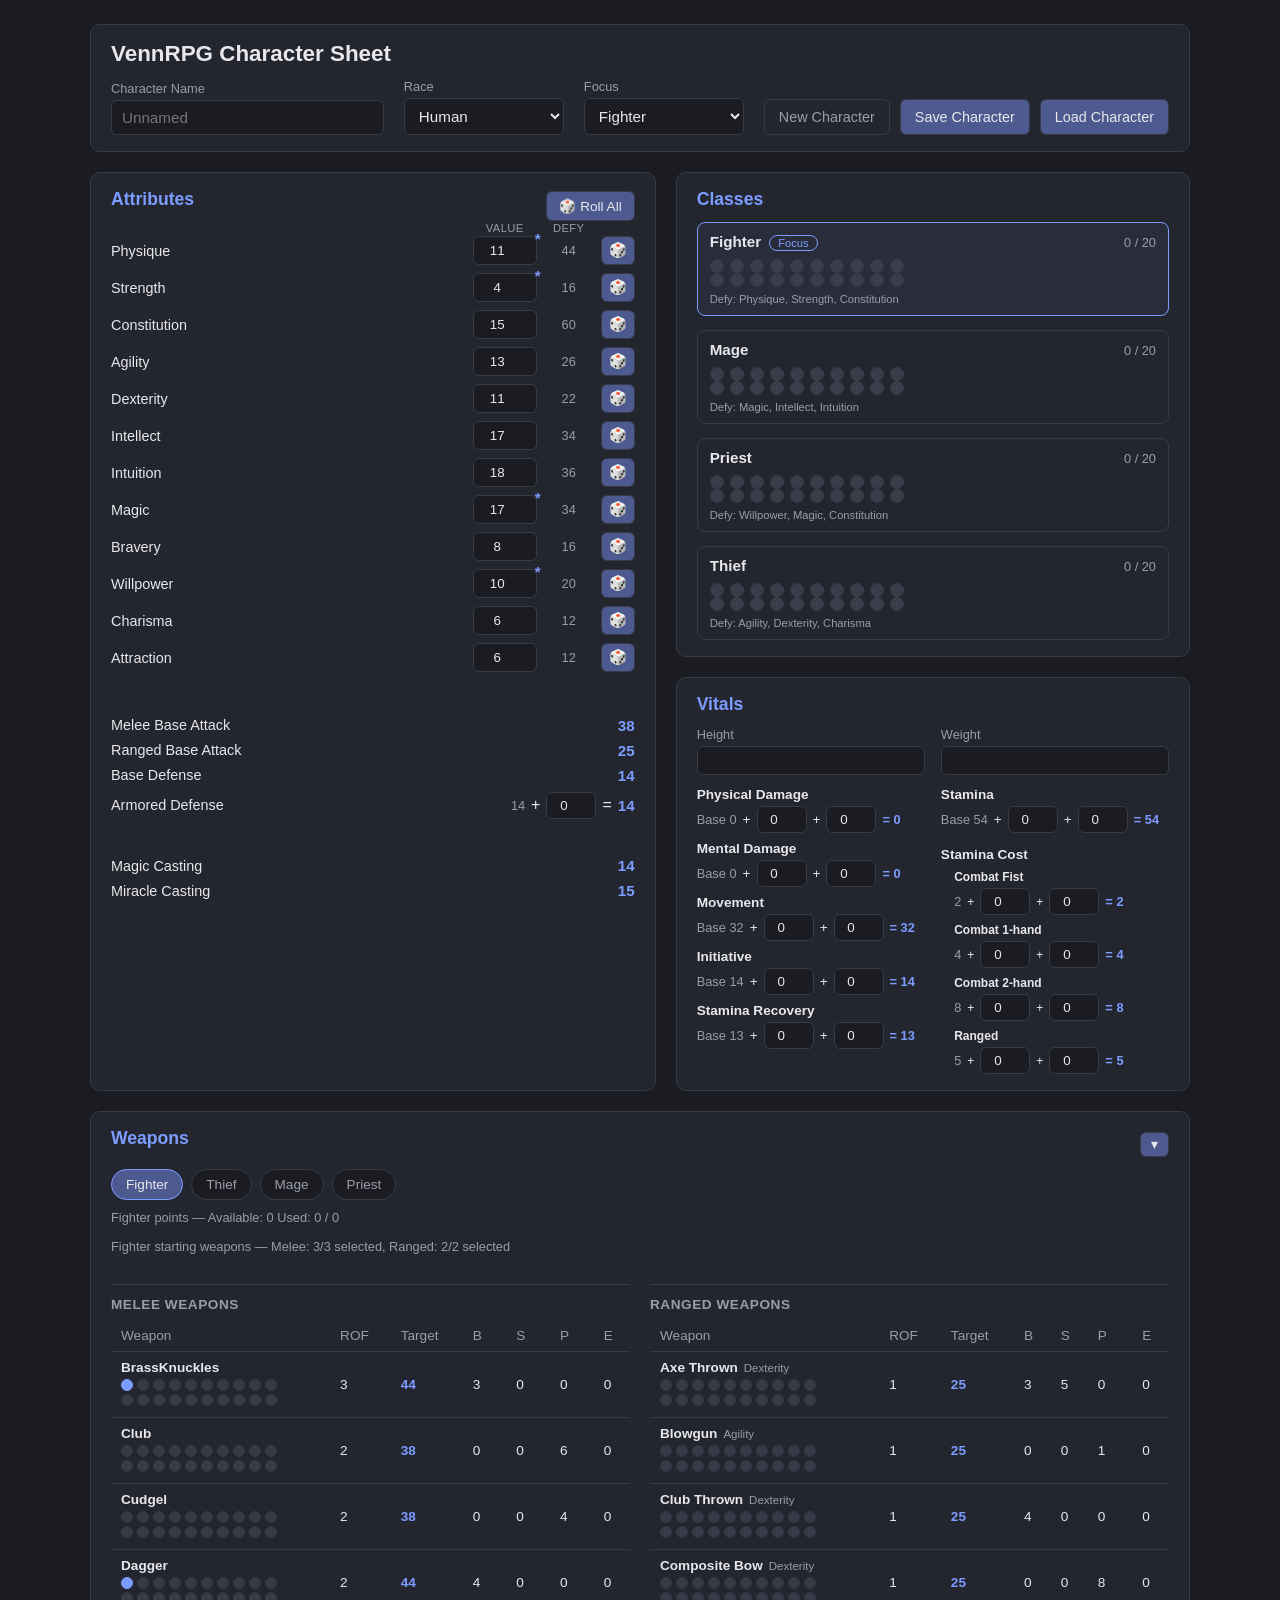
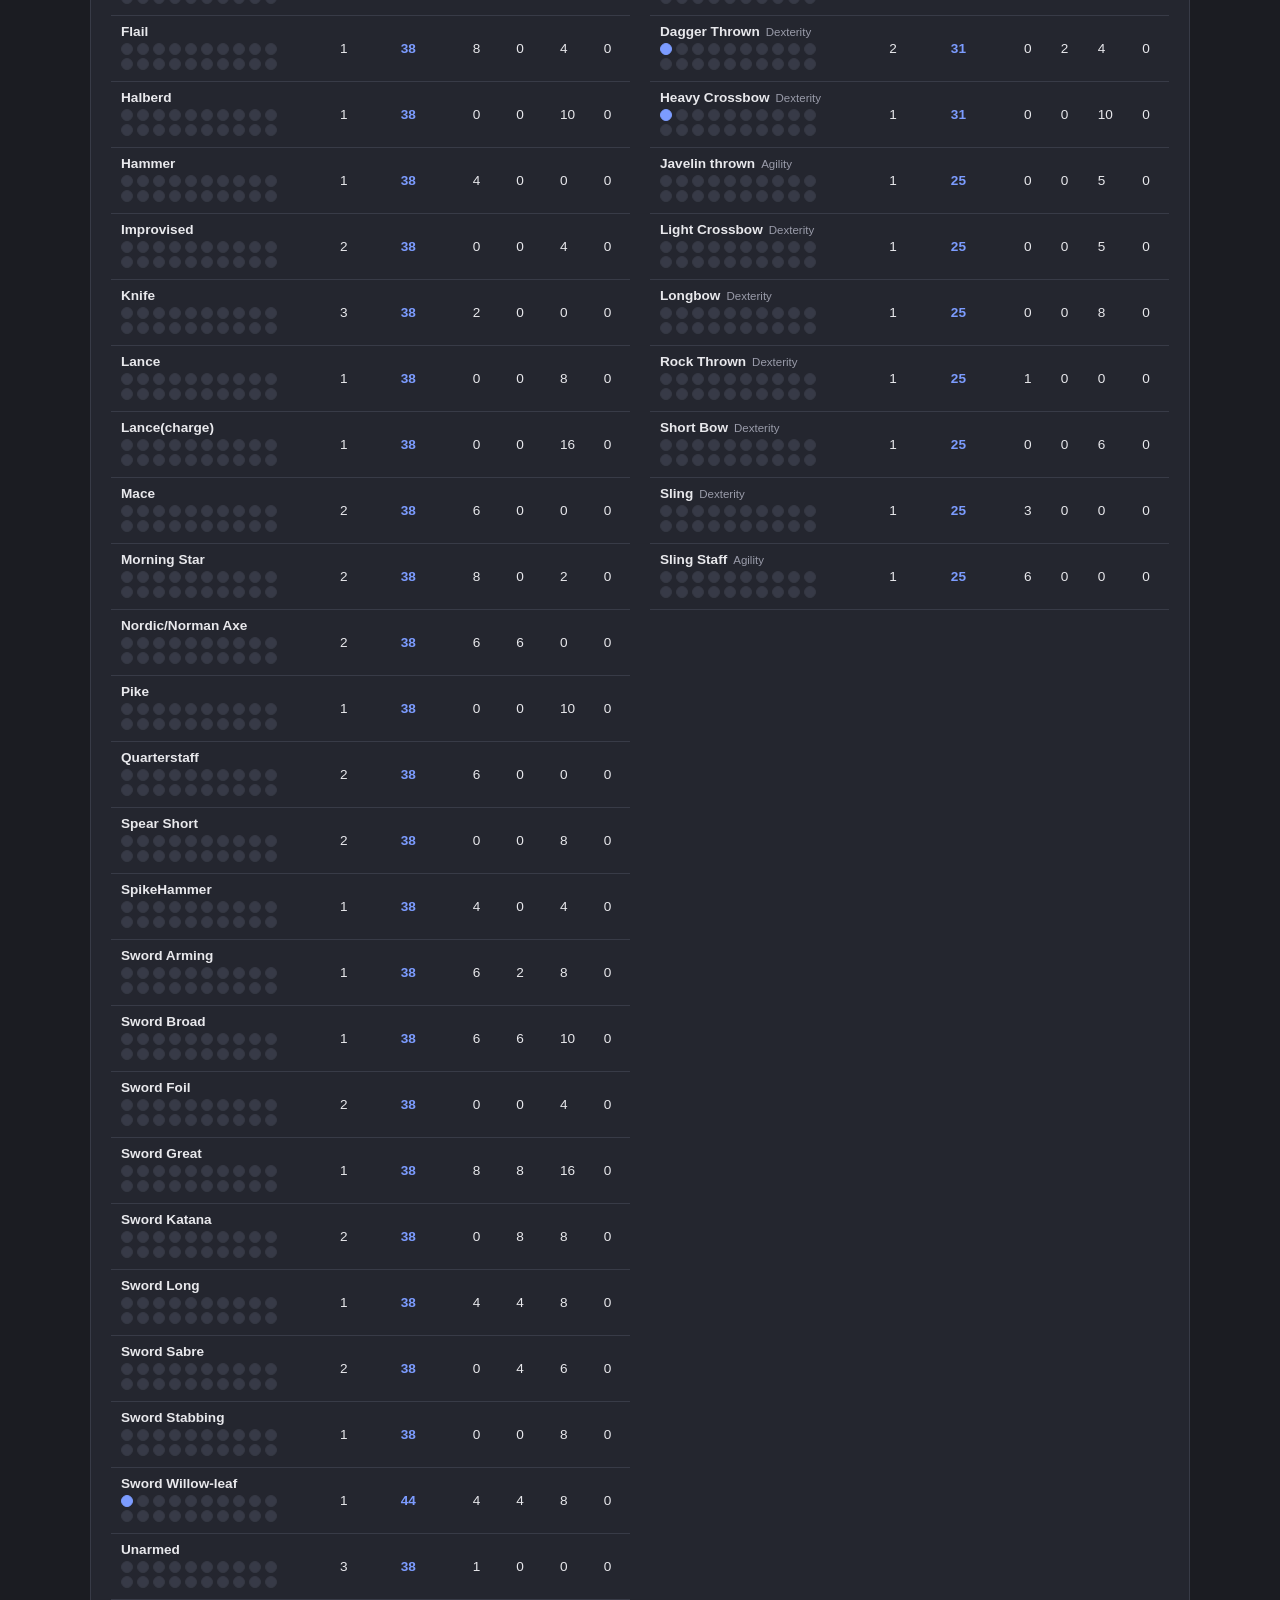
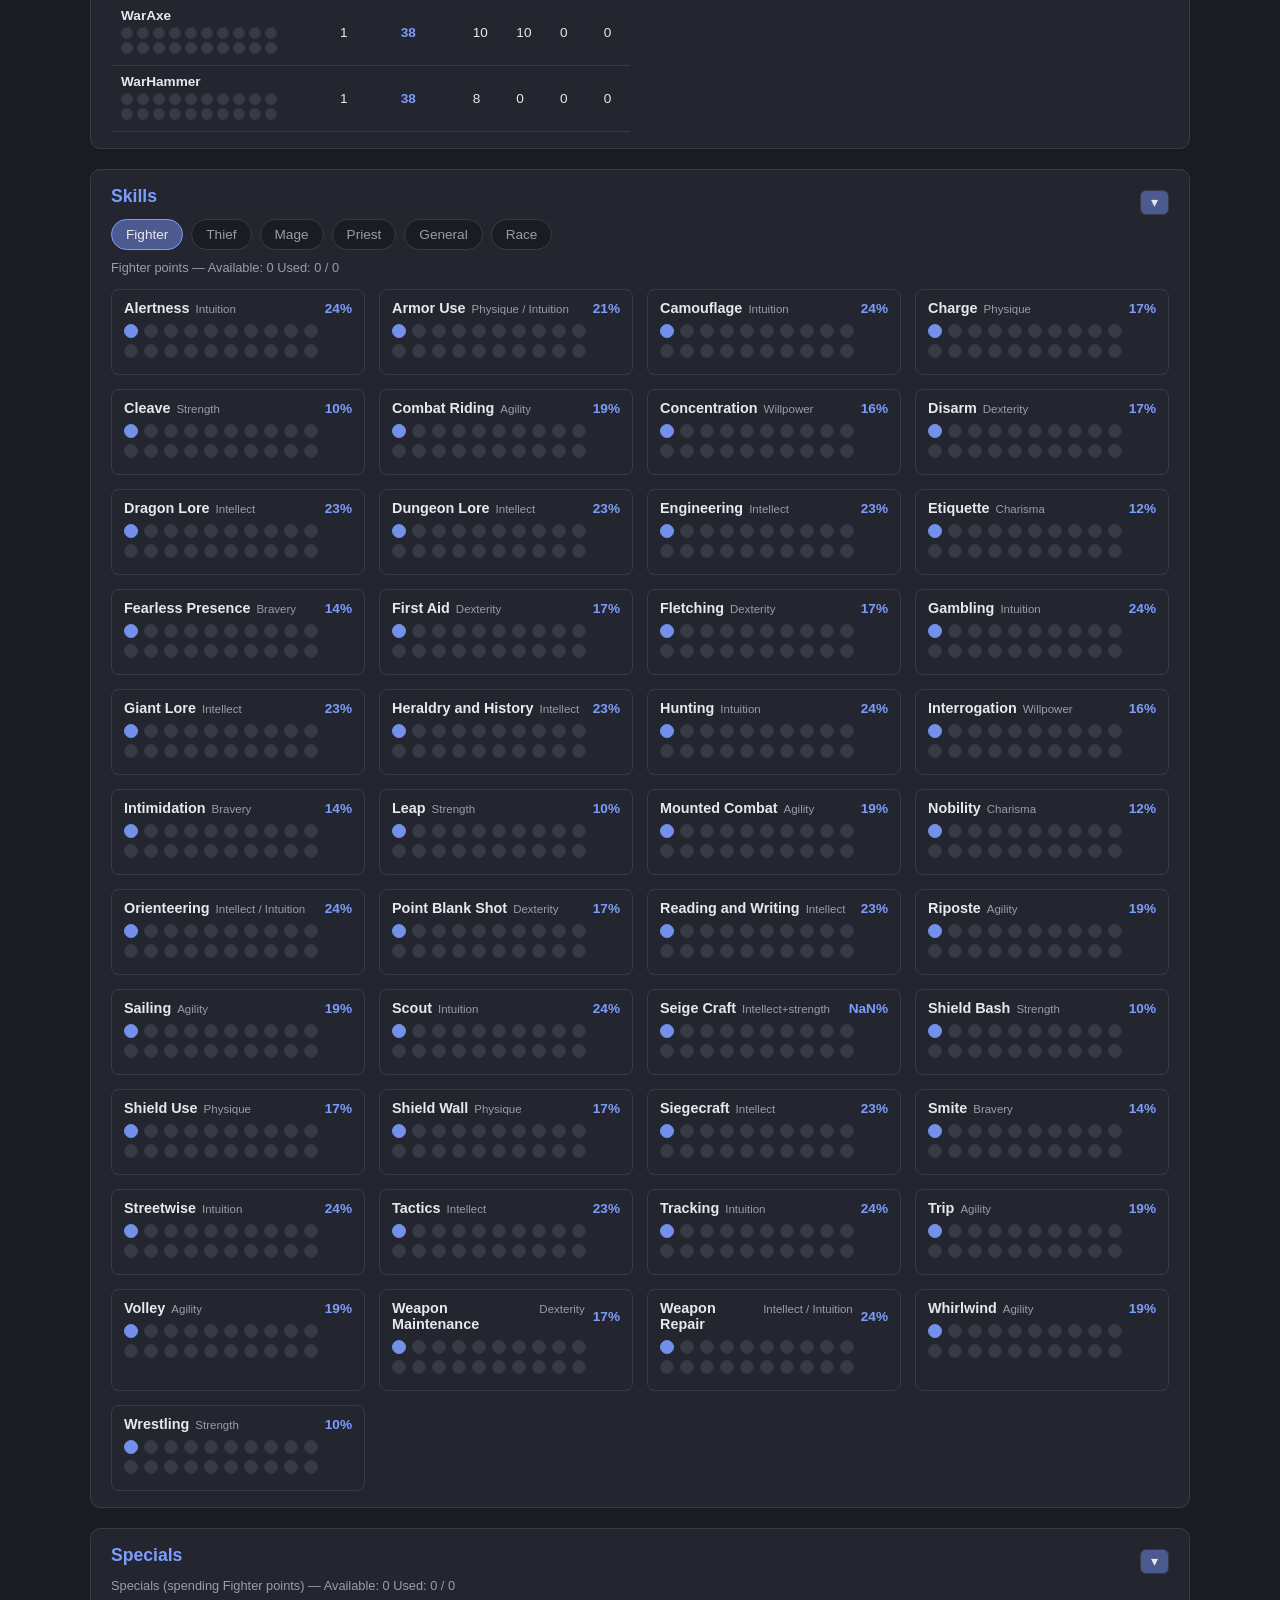
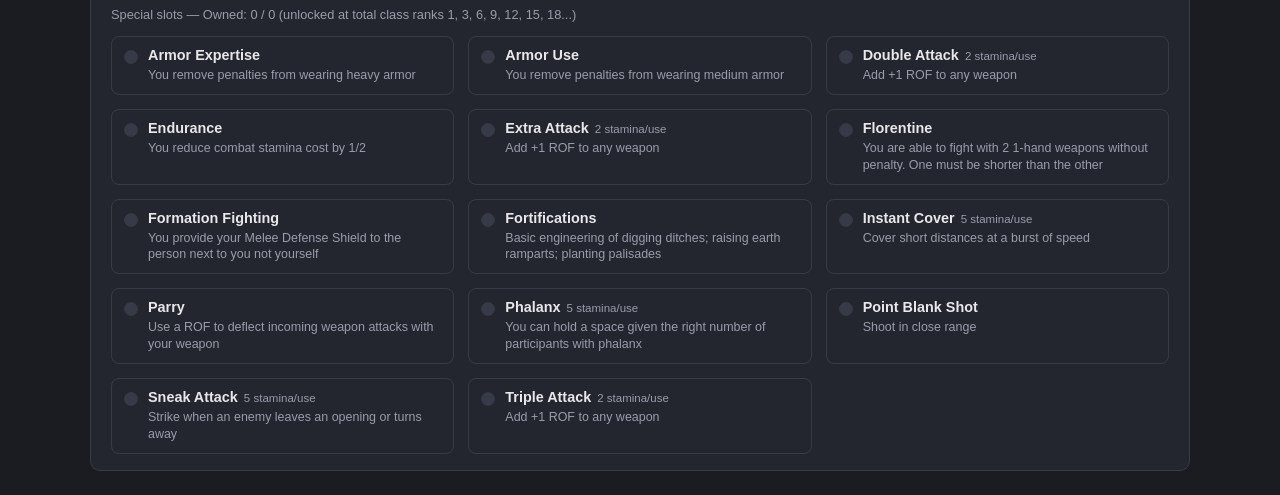
==== commit f9db5af1: "Expand character sheet: races, weapons, skills, specials, vitals Adds race selection with attribute/" ====
--- a/index.html
+++ b/index.html
@@ -151,26 +151,6 @@
     </div>
   </section>
 
-  <section class="panel spells-panel" id="spellsPanel" hidden>
-    <div class="panel-title-row">
-      <h2>Spells</h2>
-      <button type="button" class="collapse-toggle" id="spellsCollapseToggle" aria-expanded="true">▾</button>
-    </div>
-    <div class="collapsible-body" id="spellsBody">
-      <div id="spellsList" class="spells-list"></div>
-    </div>
-  </section>
-
-  <section class="panel spells-panel" id="miraclesPanel" hidden>
-    <div class="panel-title-row">
-      <h2>Miracles</h2>
-      <button type="button" class="collapse-toggle" id="miraclesCollapseToggle" aria-expanded="true">▾</button>
-    </div>
-    <div class="collapsible-body" id="miraclesBody">
-      <div id="miraclesList" class="spells-list"></div>
-    </div>
-  </section>
-
 </div>
 
 <script src="src/data.js"></script>
--- a/src/style.css
+++ b/src/style.css
@@ -613,77 +613,3 @@
   color: var(--text-dim);
   line-height: 1.35;
 }
-
-.spells-list {
-  display: flex;
-  flex-direction: column;
-  gap: 8px;
-}
-
-.spell-school-title {
-  font-size: 0.85rem;
-  color: var(--text-dim);
-  text-transform: uppercase;
-  letter-spacing: 0.04em;
-  margin: 16px 0 8px;
-  padding-top: 12px;
-  border-top: 1px solid var(--panel-border);
-}
-
-.spell-school-title:first-child {
-  margin-top: 0;
-  padding-top: 0;
-  border-top: none;
-}
-
-.spell-box {
-  display: flex;
-  align-items: flex-start;
-  gap: 10px;
-  border: 1px solid var(--panel-border);
-  border-radius: 8px;
-  padding: 10px 12px;
-}
-
-.spell-box .spell-dot {
-  flex-shrink: 0;
-  margin-top: 3px;
-}
-
-.spell-text {
-  min-width: 0;
-}
-
-.spell-name-row {
-  display: flex;
-  align-items: baseline;
-  gap: 10px;
-  margin-bottom: 4px;
-}
-
-.spell-name {
-  font-weight: 600;
-  font-size: 0.9rem;
-}
-
-.spell-cost {
-  font-size: 0.72rem;
-  color: var(--accent);
-  white-space: nowrap;
-}
-
-.spell-meta {
-  font-size: 0.72rem;
-  color: var(--text-dim);
-  margin-bottom: 4px;
-}
-
-.spell-meta span {
-  margin-right: 12px;
-}
-
-.spell-description {
-  font-size: 0.78rem;
-  color: var(--text-dim);
-  line-height: 1.35;
-}
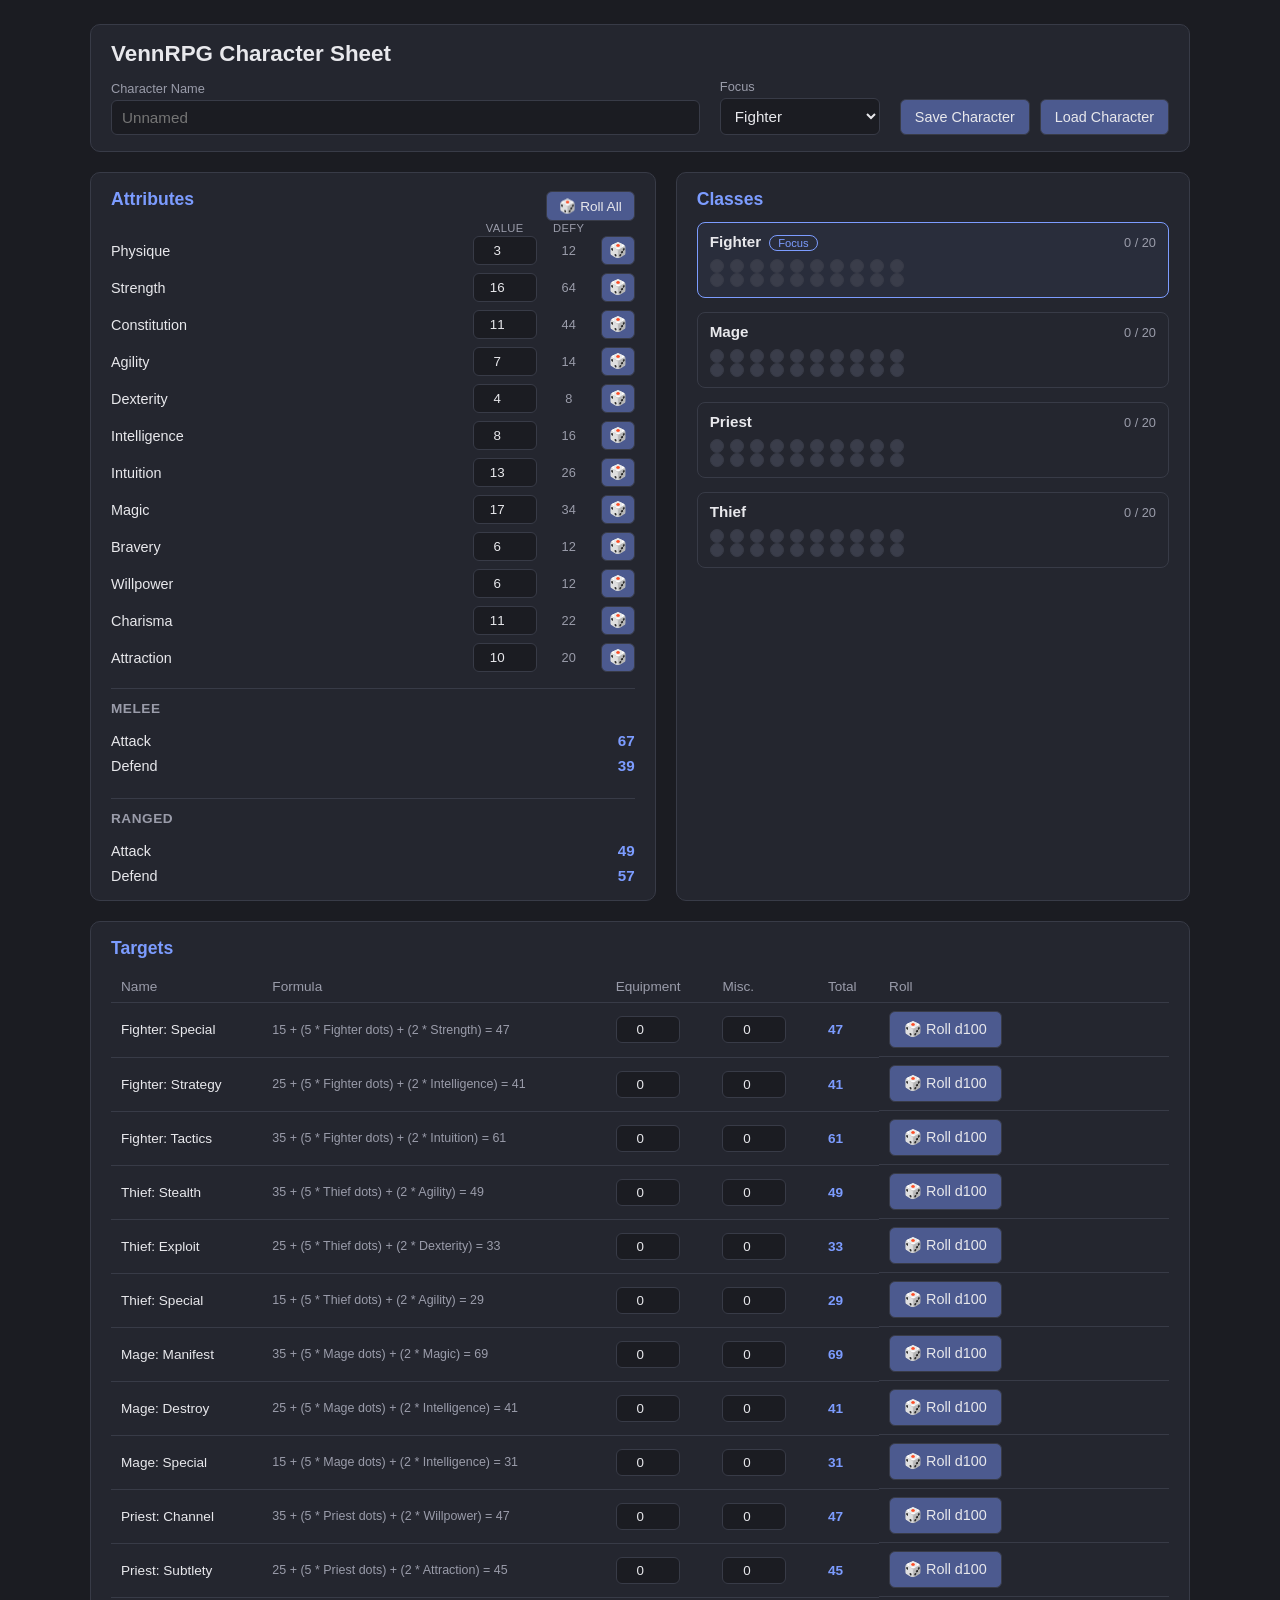
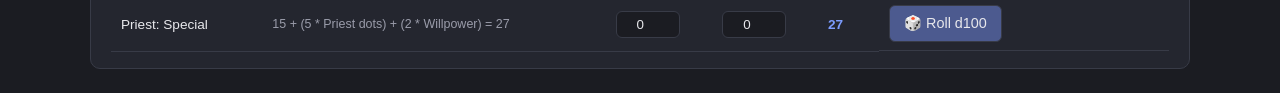
==== commit b0fa8413: "Add VennRPG character sheet Percentile-roll (target <= d100) character sheet with 12 attributes (2d1" ====
--- a/index.html
+++ b/index.html
@@ -17,16 +17,11 @@
         Character Name
         <input type="text" id="charName" placeholder="Unnamed">
       </label>
-      <label class="race-field">
-        Race
-        <select id="raceSelect"></select>
-      </label>
       <label class="focus-field">
         Focus
         <select id="focusSelect"></select>
       </label>
       <div class="header-actions">
-        <button id="newCharacterBtn" type="button" class="secondary">New Character</button>
         <button id="saveBtn" type="button">Save Character</button>
         <button id="loadBtn" type="button">Load Character</button>
         <input type="file" id="loadInput" accept="application/json,.json" hidden>
@@ -48,106 +43,33 @@
         <span></span>
       </div>
       <div id="attributesList" class="attributes-list"></div>
-      <div id="combatStatsList" class="derived-stats-list"></div>
+
+      <div id="derivedStatsList" class="derived-stats-list"></div>
     </section>
 
-    <div class="right-column">
-      <section class="panel classes-panel">
-        <h2>Classes</h2>
-        <div id="classesList" class="classes-list"></div>
-      </section>
-
-      <section class="panel vitals-panel">
-        <h2>Vitals</h2>
-        <div class="vitals-freeform-row">
-          <label class="vitals-freeform-field">
-            Height
-            <input type="text" id="vitalsHeight">
-          </label>
-          <label class="vitals-freeform-field">
-            Weight
-            <input type="text" id="vitalsWeight">
-          </label>
-        </div>
-        <div id="vitalsList" class="vitals-list"></div>
-      </section>
-    </div>
+    <section class="panel classes-panel">
+      <h2>Classes</h2>
+      <div id="classesList" class="classes-list"></div>
+    </section>
 
   </main>
 
-  <section class="panel weapons-panel">
-    <div class="panel-title-row">
-      <h2>Weapons</h2>
-      <button type="button" class="collapse-toggle" id="weaponsCollapseToggle" aria-expanded="true">▾</button>
-    </div>
-    <div class="collapsible-body" id="weaponsBody">
-      <div id="weaponsTabs" class="skills-tabs"></div>
-      <div id="weaponsSummary" class="skills-summary"></div>
-      <div id="weaponsFocusSummary" class="skills-summary"></div>
-      <div class="weapons-tables">
-        <div class="weapons-table-group">
-          <h3 class="derived-stats-title">Melee Weapons</h3>
-          <div class="weapons-table-wrap">
-            <table class="weapons-table">
-              <thead>
-                <tr>
-                  <th>Weapon</th>
-                  <th>ROF</th>
-                  <th>Target</th>
-                  <th>B</th>
-                  <th>S</th>
-                  <th>P</th>
-                  <th>E</th>
-                </tr>
-              </thead>
-              <tbody id="meleeWeaponsBody"></tbody>
-            </table>
-          </div>
-        </div>
-        <div class="weapons-table-group">
-          <h3 class="derived-stats-title">Ranged Weapons</h3>
-          <div class="weapons-table-wrap">
-            <table class="weapons-table">
-              <thead>
-                <tr>
-                  <th>Weapon</th>
-                  <th>ROF</th>
-                  <th>Target</th>
-                  <th>B</th>
-                  <th>S</th>
-                  <th>P</th>
-                  <th>E</th>
-                </tr>
-              </thead>
-              <tbody id="rangedWeaponsBody"></tbody>
-            </table>
-          </div>
-        </div>
-      </div>
-    </div>
-  </section>
-
-  <section class="panel skills-panel">
-    <div class="panel-title-row">
-      <h2>Skills</h2>
-      <button type="button" class="collapse-toggle" id="skillsCollapseToggle" aria-expanded="true">▾</button>
-    </div>
-    <div class="collapsible-body" id="skillsBody">
-      <div id="skillsTabs" class="skills-tabs"></div>
-      <div id="skillsSummary" class="skills-summary"></div>
-      <div id="skillsList" class="skills-list"></div>
-    </div>
-  </section>
-
-  <section class="panel specials-panel">
-    <div class="panel-title-row">
-      <h2>Specials</h2>
-      <button type="button" class="collapse-toggle" id="specialsCollapseToggle" aria-expanded="true">▾</button>
-    </div>
-    <div class="collapsible-body" id="specialsBody">
-      <div id="specialsSummary" class="skills-summary"></div>
-      <div id="specialsTierSummary" class="skills-summary"></div>
-      <div id="specialsList" class="specials-list"></div>
+  <section class="panel targets-panel">
+    <h2>Targets</h2>
+    <div class="targets-table-wrap">
+      <table class="targets-table">
+        <thead>
+          <tr>
+            <th>Name</th>
+            <th>Formula</th>
+            <th>Equipment</th>
+            <th>Misc.</th>
+            <th>Total</th>
+            <th>Roll</th>
+          </tr>
+        </thead>
+        <tbody id="targetsBody"></tbody>
+      </table>
     </div>
   </section>
 
--- a/src/style.css
+++ b/src/style.css
@@ -8,6 +8,10 @@
   --accent-dim: #4c5a8f;
   --dot-empty: #3a3d4a;
   --dot-filled: #7c9cff;
+  --success: #4caf7d;
+  --fail: #d16565;
+  --attack-color: #e0954f;
+  --defend-color: #4c9fd1;
   font-family: -apple-system, BlinkMacSystemFont, "Segoe UI", Roboto, sans-serif;
 }
 
@@ -63,7 +67,6 @@
 }
 
 .name-field { flex: 1 1 260px; }
-.race-field { flex: 0 0 160px; }
 .focus-field { flex: 0 0 160px; }
 
 .header-actions {
@@ -84,32 +87,7 @@
 
 button:hover { background: var(--accent); }
 
-button.secondary {
-  background: transparent;
-  color: var(--text-dim);
-}
-
-button.secondary:hover {
-  background: var(--panel-border);
-  color: var(--text);
-}
-
 .dice-btn { padding: 6px 12px; font-size: 0.85rem; }
-
-.collapse-toggle {
-  padding: 4px 10px;
-  font-size: 0.9rem;
-  line-height: 1;
-  transition: transform 0.15s ease;
-}
-
-.collapse-toggle.collapsed {
-  transform: rotate(-90deg);
-}
-
-.collapsible-body[hidden] {
-  display: none;
-}
 
 .sheet-body {
   display: grid;
@@ -166,21 +144,6 @@
   font-size: 0.8rem;
   color: var(--text-dim);
   text-align: center;
-}
-
-.attr-input-wrap {
-  position: relative;
-  display: block;
-}
-
-.attr-mod-mark {
-  position: absolute;
-  top: -6px;
-  right: -4px;
-  font-size: 0.95rem;
-  font-weight: 700;
-  color: var(--accent);
-  cursor: default;
 }
 
 .attribute-row-header {
@@ -211,20 +174,6 @@
   gap: 8px;
 }
 
-#combatStatsList {
-  margin-top: 2.8rem;
-}
-
-.armored-defense-calc {
-  display: flex;
-  align-items: center;
-  gap: 6px;
-}
-
-.combat-stats-spacer {
-  height: 1.4rem;
-}
-
 .derived-row {
   display: flex;
   justify-content: space-between;
@@ -246,12 +195,6 @@
   padding: 6px;
   font-size: 0.9rem;
   line-height: 1;
-}
-
-.right-column {
-  display: flex;
-  flex-direction: column;
-  gap: 20px;
 }
 
 .classes-list {
@@ -296,12 +239,6 @@
   color: var(--text-dim);
 }
 
-.class-defy-line {
-  margin-top: 6px;
-  font-size: 0.7rem;
-  color: var(--text-dim);
-}
-
 .dots-grid {
   display: grid;
   grid-template-columns: repeat(10, 14px);
@@ -324,292 +261,87 @@
   border-color: var(--dot-filled);
 }
 
-.dot:disabled {
-  cursor: default;
-  opacity: 0.9;
-}
-
-.vitals-freeform-row {
-  display: flex;
-  gap: 16px;
-  margin-bottom: 12px;
-}
-
-.vitals-freeform-field {
-  flex: 1;
-  display: flex;
-  flex-direction: column;
-  gap: 4px;
-  font-size: 0.8rem;
-  color: var(--text-dim);
-}
-
-.vitals-freeform-field input {
-  background: var(--bg);
-  border: 1px solid var(--panel-border);
-  color: var(--text);
-  padding: 6px 8px;
-  border-radius: 6px;
-}
-
-.vitals-list {
-  display: flex;
-  gap: 16px;
-}
-
-@media (max-width: 480px) {
-  .vitals-list { flex-direction: column; }
-}
-
-.vitals-column {
-  display: flex;
-  flex-direction: column;
-  gap: 8px;
-  flex: 1 1 0;
-  min-width: 0;
-}
-
-.vitals-row {
-  display: flex;
-  flex-wrap: wrap;
-  align-items: center;
-  row-gap: 4px;
-  column-gap: 6px;
-  font-size: 0.85rem;
-}
-
-.vitals-row .vitals-label {
-  flex: 1 1 100%;
-  font-weight: 600;
-}
-
-.vitals-subheader {
-  font-weight: 600;
-  font-size: 0.85rem;
-  color: var(--text);
-  margin-top: 6px;
-}
-
-.vitals-row-sub {
+.assign-header {
+  display: flex;
+  justify-content: space-between;
+  align-items: center;
+  margin: 10px 0 6px;
+  padding-top: 8px;
+  border-top: 1px solid var(--panel-border);
   font-size: 0.75rem;
-  padding-left: 2ch;
-}
-
-.vitals-label {
-  color: var(--text);
-}
-
-.vitals-base, .vitals-total {
-  color: var(--text-dim);
-  font-size: 0.8rem;
-  white-space: nowrap;
-}
-
-.vitals-total {
-  color: var(--accent);
-  font-weight: 700;
-}
-
-.vitals-input {
-  width: 50px;
-  background: var(--bg);
-  border: 1px solid var(--panel-border);
-  color: var(--text);
-  padding: 5px;
-  border-radius: 6px;
-  text-align: center;
-}
-
-.weapons-panel {
-  display: flex;
-  flex-direction: column;
-  gap: 8px;
-}
-
-.weapons-tables {
-  display: grid;
-  grid-template-columns: 1fr 1fr;
-  gap: 20px;
-}
-
-@media (max-width: 960px) {
-  .weapons-tables { grid-template-columns: 1fr; }
-}
-
-.weapons-table-wrap {
+  color: var(--text-dim);
+  text-transform: uppercase;
+  letter-spacing: 0.03em;
+}
+
+.assign-grid {
+  margin-bottom: 4px;
+}
+
+.assign-dot.assign-attack {
+  background: var(--attack-color);
+  border-color: var(--attack-color);
+}
+
+.assign-dot.assign-defend {
+  background: var(--defend-color);
+  border-color: var(--defend-color);
+}
+
+.targets-panel {
   overflow-x: auto;
 }
 
-.weapons-table {
+.targets-table-wrap {
+  overflow-x: auto;
+}
+
+.targets-table {
   width: 100%;
   border-collapse: collapse;
-  min-width: 360px;
-}
-
-.weapons-table th, .weapons-table td {
+  min-width: 720px;
+}
+
+.targets-table th, .targets-table td {
   padding: 8px 10px;
   border-bottom: 1px solid var(--panel-border);
   font-size: 0.85rem;
   text-align: left;
 }
 
-.weapons-table th { color: var(--text-dim); font-weight: 500; }
-
-.weapon-name-cell {
-  min-width: 160px;
-}
-
-.weapon-name-cell .weapon-name {
-  display: flex;
-  align-items: baseline;
-  gap: 6px;
-  font-weight: 600;
-  margin-bottom: 4px;
-}
-
-.weapon-name-cell .dots-grid {
-  grid-template-columns: repeat(10, 12px);
-  gap: 4px;
-  margin-bottom: 3px;
-}
-
-.weapon-name-cell .dot {
-  width: 12px;
-  height: 12px;
-}
-
-.weapon-target {
+.targets-table th { color: var(--text-dim); font-weight: 500; }
+
+.targets-table .formula-cell {
+  color: var(--text-dim);
+  font-size: 0.78rem;
+  max-width: 320px;
+}
+
+.targets-table input[type="number"] {
+  width: 64px;
+  background: var(--bg);
+  border: 1px solid var(--panel-border);
+  color: var(--text);
+  padding: 5px;
+  border-radius: 6px;
+  text-align: center;
+}
+
+.targets-table .total-cell {
   font-weight: 700;
   color: var(--accent);
 }
 
-.skills-tabs {
-  display: flex;
+.roll-cell {
+  display: flex;
+  align-items: center;
   gap: 8px;
-  margin-bottom: 10px;
-  flex-wrap: wrap;
-}
-
-.skills-tab {
-  background: var(--bg);
-  border: 1px solid var(--panel-border);
-  color: var(--text-dim);
-  padding: 7px 14px;
-  border-radius: 999px;
-  cursor: pointer;
-  font-size: 0.85rem;
-}
-
-.skills-tab:hover {
-  color: var(--text);
-}
-
-.skills-tab.active {
-  background: var(--accent-dim);
-  border-color: var(--accent);
-  color: var(--text);
-}
-
-.skills-summary {
+}
+
+.roll-result {
   font-size: 0.8rem;
-  color: var(--text-dim);
-  margin-bottom: 14px;
-}
-
-.skills-list {
-  display: grid;
-  grid-template-columns: repeat(auto-fill, minmax(220px, 1fr));
-  gap: 14px;
-}
-
-.skills-list.skills-list-vertical {
-  display: flex;
-  flex-direction: column;
-  max-width: 420px;
-}
-
-.skill-box {
-  border: 1px solid var(--panel-border);
-  border-radius: 8px;
-  padding: 10px 12px;
-}
-
-.skill-box-header {
-  display: flex;
-  justify-content: space-between;
-  align-items: center;
-  margin-bottom: 8px;
-  gap: 8px;
-}
-
-.skill-name-wrap {
-  display: flex;
-  align-items: baseline;
-  gap: 6px;
-  min-width: 0;
-}
-
-.skill-name {
-  font-weight: 600;
-  font-size: 0.9rem;
-}
-
-.skill-target {
-  font-size: 0.85rem;
-  font-weight: 700;
-  color: var(--accent);
-  white-space: nowrap;
-}
-
-.item-attribute {
-  font-size: 0.72rem;
-  font-weight: 400;
-  color: var(--text-dim);
-  white-space: nowrap;
-}
-
-.skill-box .dots-grid {
-  margin-bottom: 6px;
-}
-
-.specials-list {
-  display: grid;
-  grid-template-columns: repeat(auto-fill, minmax(260px, 1fr));
-  gap: 14px;
-}
-
-.special-box {
-  display: flex;
-  align-items: flex-start;
-  gap: 10px;
-  border: 1px solid var(--panel-border);
-  border-radius: 8px;
-  padding: 10px 12px;
-}
-
-.special-box .special-dot {
-  flex-shrink: 0;
-  margin-top: 3px;
-}
-
-.special-text {
-  min-width: 0;
-}
-
-.special-name-row {
-  display: flex;
-  align-items: baseline;
-  gap: 6px;
-  margin-bottom: 4px;
-}
-
-.special-name {
-  font-weight: 600;
-  font-size: 0.9rem;
-}
-
-.special-description {
-  font-size: 0.78rem;
-  color: var(--text-dim);
-  line-height: 1.35;
-}
+  min-width: 90px;
+}
+
+.roll-result.success { color: var(--success); }
+.roll-result.fail { color: var(--fail); }
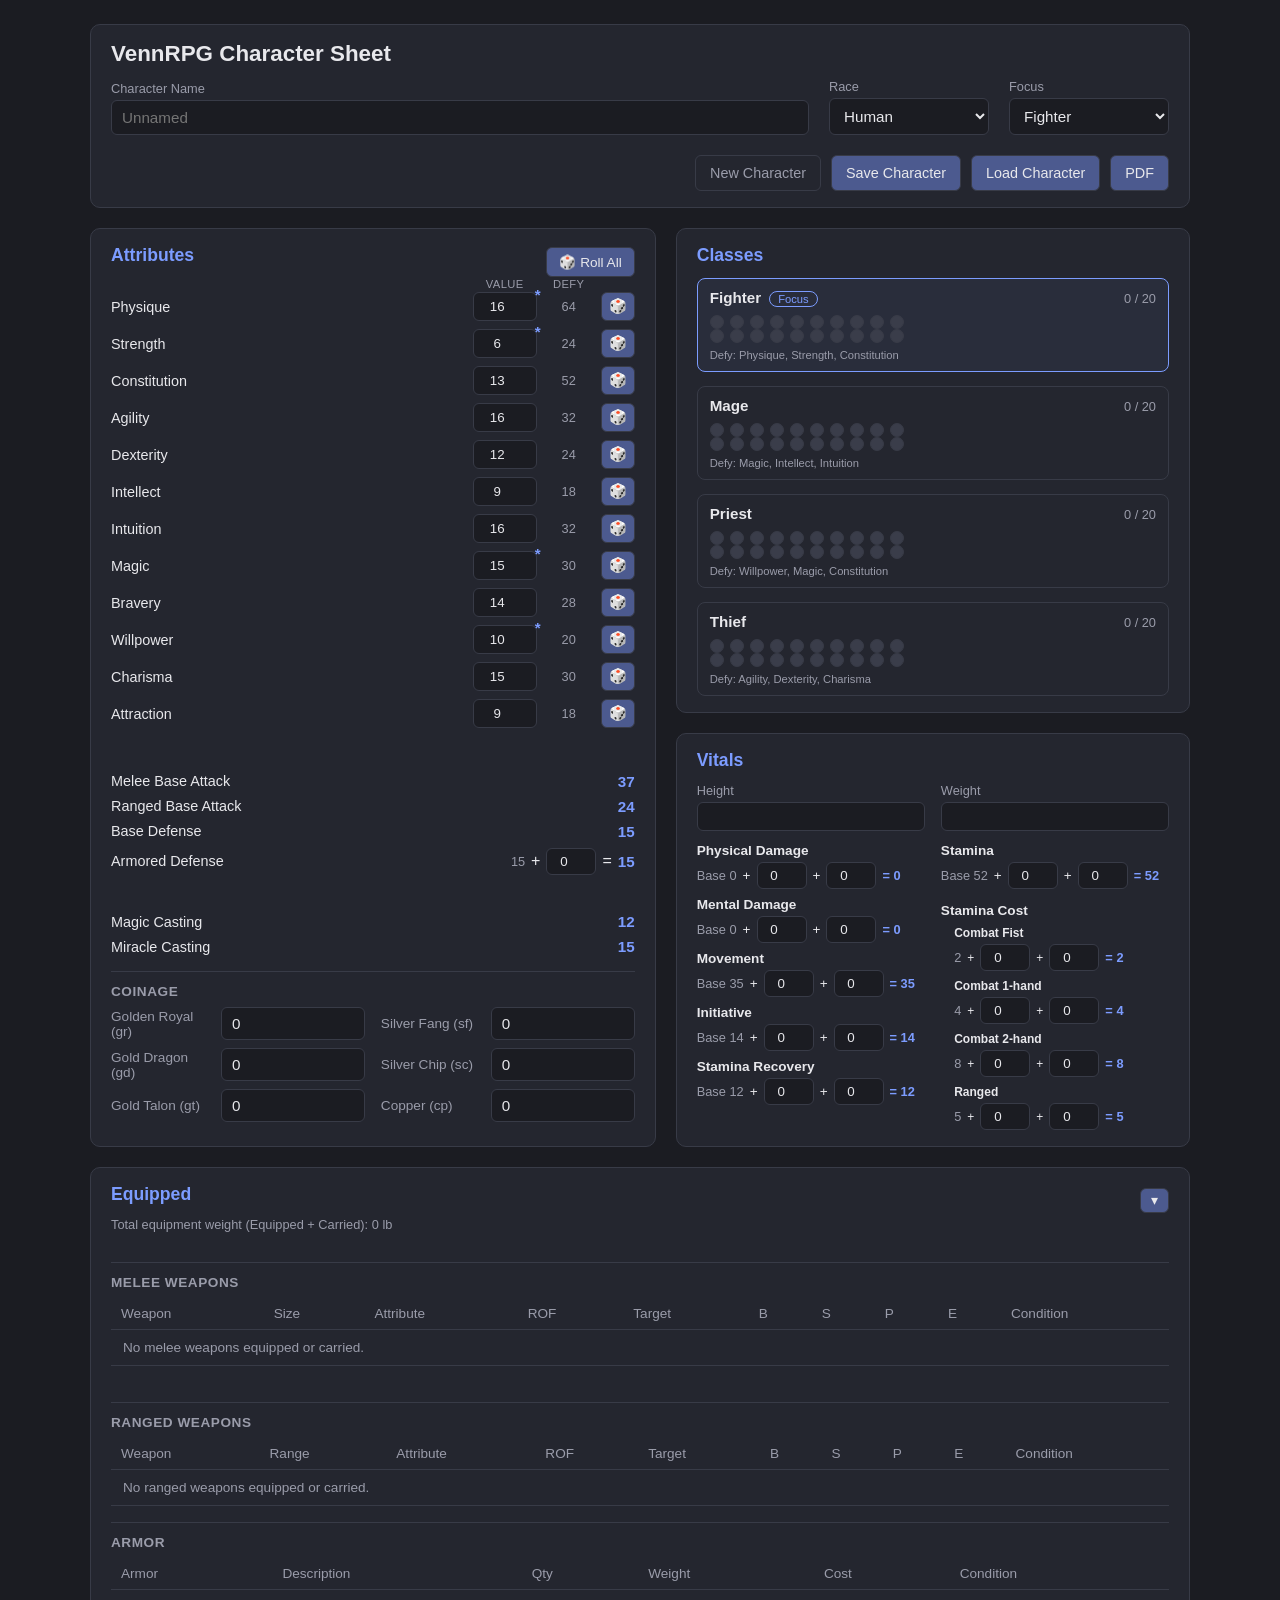
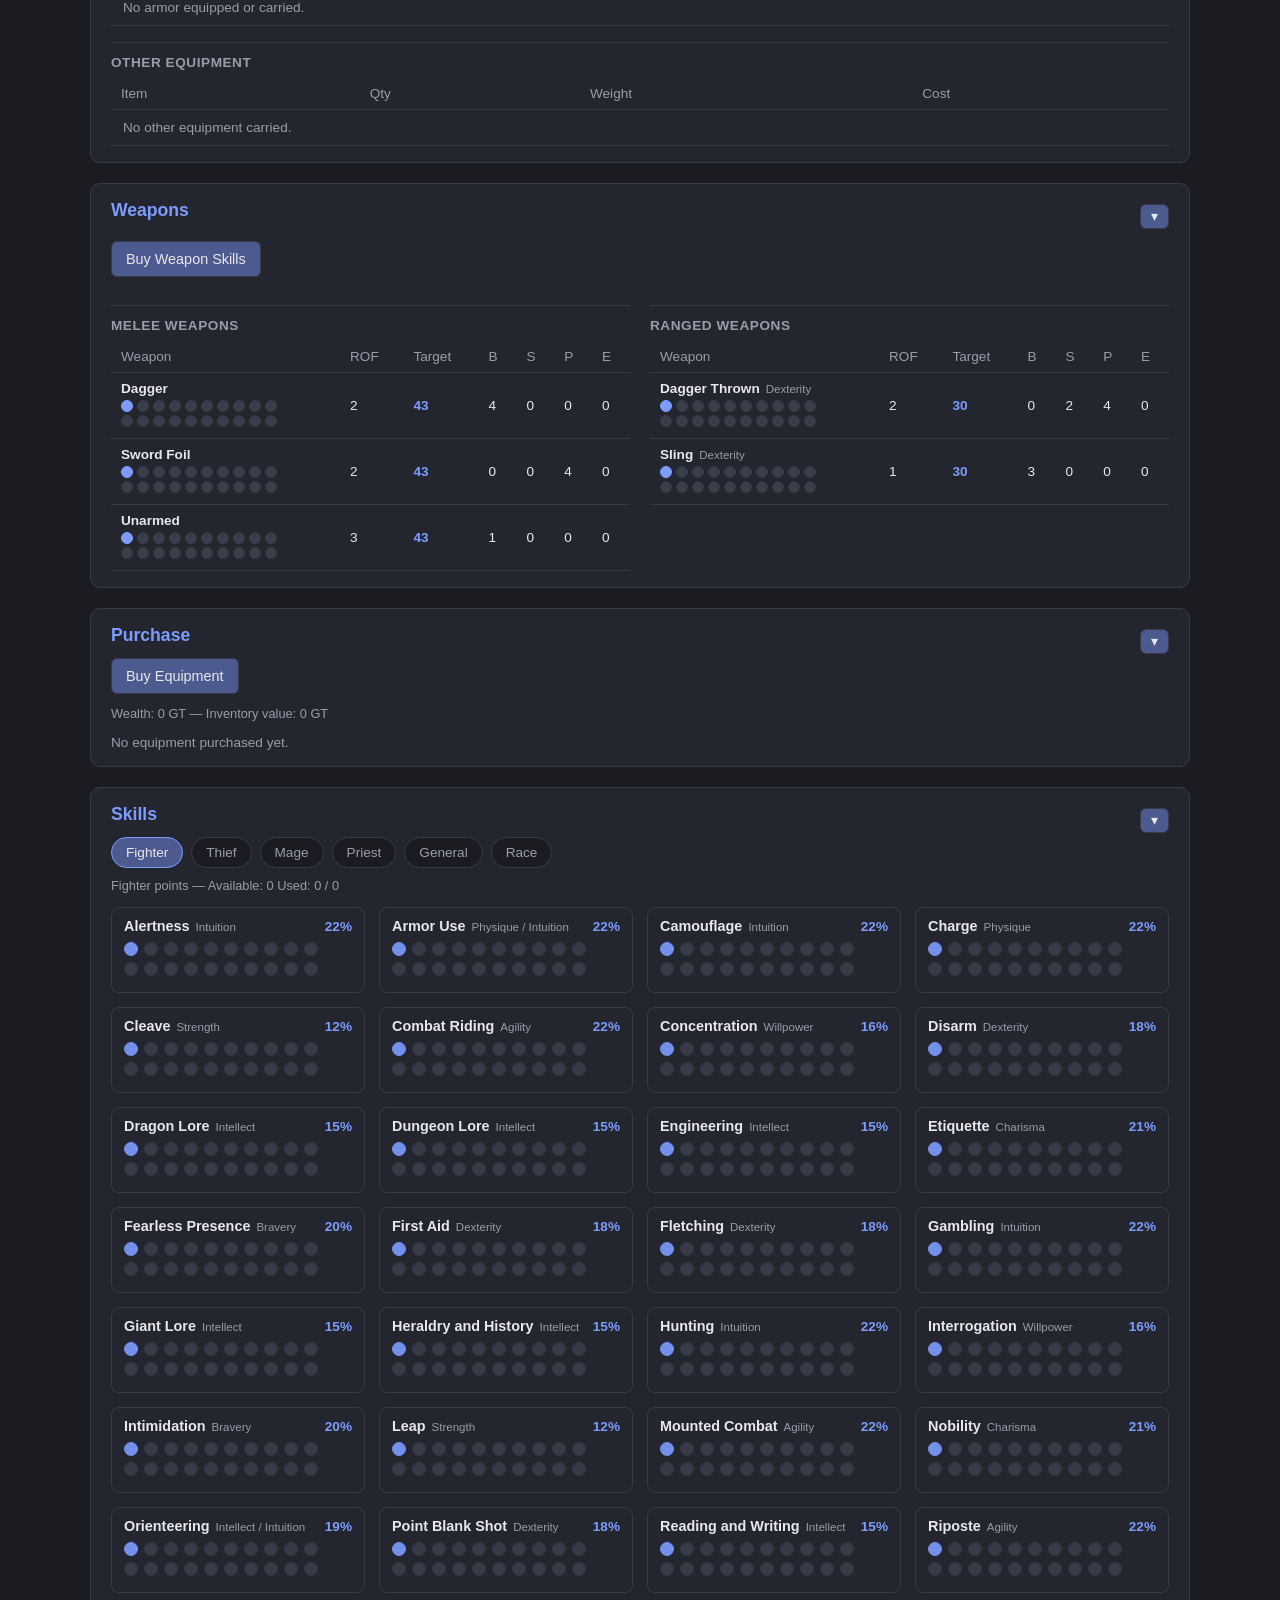
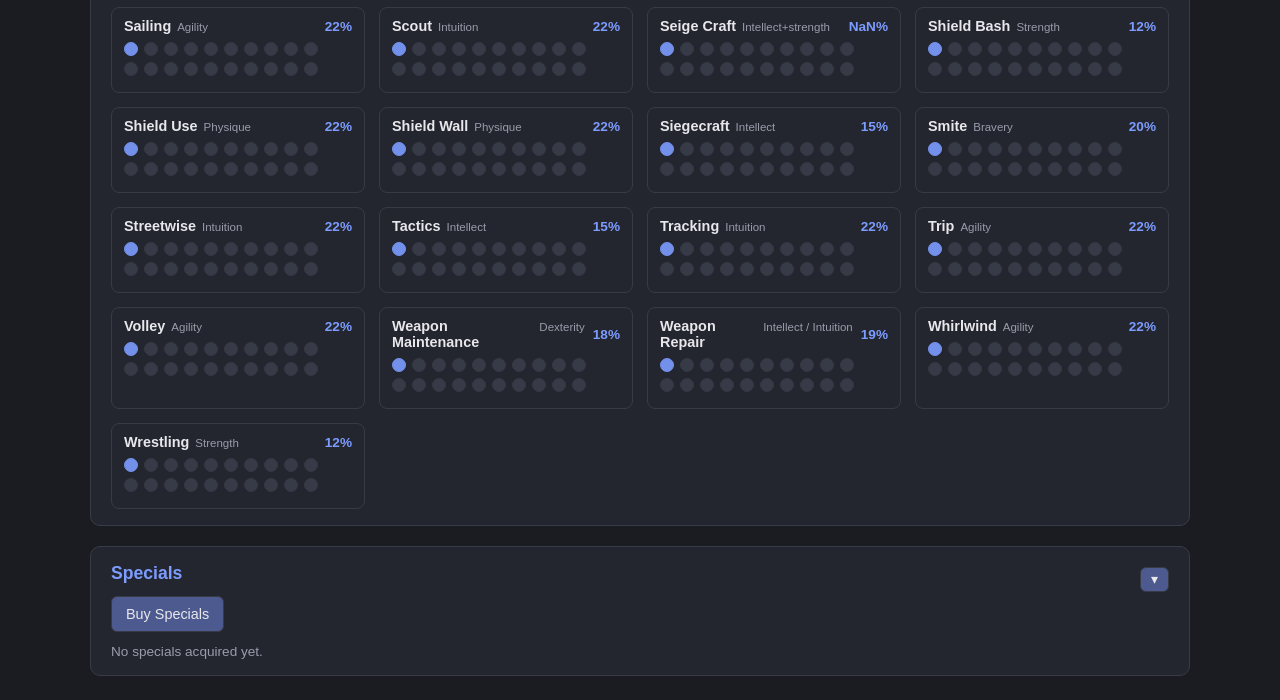
==== commit d48af116: "Add character sheet PDF export, Venn_RPG_rules.pdf, and Soak->Deflect rename - Adds src/print.css an" ====
--- a/index.html
+++ b/index.html
@@ -6,6 +6,7 @@
 <title>VennRPG Character Sheet</title>
 <link rel="icon" href="data:,">
 <link rel="stylesheet" href="src/style.css">
+<link rel="stylesheet" href="src/print.css">
 </head>
 <body>
 <div class="sheet">
@@ -17,13 +18,19 @@
         Character Name
         <input type="text" id="charName" placeholder="Unnamed">
       </label>
+      <label class="race-field">
+        Race
+        <select id="raceSelect"></select>
+      </label>
       <label class="focus-field">
         Focus
         <select id="focusSelect"></select>
       </label>
       <div class="header-actions">
+        <button id="newCharacterBtn" type="button" class="secondary">New Character</button>
         <button id="saveBtn" type="button">Save Character</button>
         <button id="loadBtn" type="button">Load Character</button>
+        <button id="pdfBtn" type="button">PDF</button>
         <input type="file" id="loadInput" accept="application/json,.json" hidden>
       </div>
     </div>
@@ -43,37 +50,304 @@
         <span></span>
       </div>
       <div id="attributesList" class="attributes-list"></div>
-
-      <div id="derivedStatsList" class="derived-stats-list"></div>
+      <div id="combatStatsList" class="derived-stats-list"></div>
+      <h3 class="derived-stats-title">Coinage</h3>
+      <div id="coinageList" class="coinage-list"></div>
     </section>
 
-    <section class="panel classes-panel">
-      <h2>Classes</h2>
-      <div id="classesList" class="classes-list"></div>
-    </section>
+    <div class="right-column">
+      <section class="panel classes-panel">
+        <h2>Classes</h2>
+        <div id="classesList" class="classes-list"></div>
+      </section>
+
+      <section class="panel vitals-panel">
+        <h2>Vitals</h2>
+        <div class="vitals-freeform-row">
+          <label class="vitals-freeform-field">
+            Height
+            <input type="text" id="vitalsHeight">
+          </label>
+          <label class="vitals-freeform-field">
+            Weight
+            <input type="text" id="vitalsWeight">
+          </label>
+        </div>
+        <div id="vitalsList" class="vitals-list"></div>
+      </section>
+    </div>
 
   </main>
 
-  <section class="panel targets-panel">
-    <h2>Targets</h2>
-    <div class="targets-table-wrap">
-      <table class="targets-table">
-        <thead>
-          <tr>
-            <th>Name</th>
-            <th>Formula</th>
-            <th>Equipment</th>
-            <th>Misc.</th>
-            <th>Total</th>
-            <th>Roll</th>
-          </tr>
-        </thead>
-        <tbody id="targetsBody"></tbody>
-      </table>
+  <section class="panel equipped-panel">
+    <div class="panel-title-row">
+      <h2>Equipped</h2>
+      <button type="button" class="collapse-toggle" id="equippedCollapseToggle" aria-expanded="true">▾</button>
+    </div>
+    <div class="collapsible-body" id="equippedBody">
+      <div id="equippedWeightSummary" class="skills-summary"></div>
+
+      <div class="weapons-tables equipped-weapons-tables">
+        <div class="weapons-table-group">
+          <h3 class="derived-stats-title">Melee Weapons</h3>
+          <div class="weapons-table-wrap">
+            <table class="weapons-table equipped-weapons-table">
+              <thead>
+                <tr>
+                  <th>Weapon</th>
+                  <th>Size</th>
+                  <th>Attribute</th>
+                  <th>ROF</th>
+                  <th>Target</th>
+                  <th>B</th>
+                  <th>S</th>
+                  <th>P</th>
+                  <th>E</th>
+                  <th>Condition</th>
+                </tr>
+              </thead>
+              <tbody id="equippedMeleeWeaponsBody"></tbody>
+            </table>
+          </div>
+        </div>
+        <div class="weapons-table-group">
+          <h3 class="derived-stats-title">Ranged Weapons</h3>
+          <div class="weapons-table-wrap">
+            <table class="weapons-table equipped-weapons-table">
+              <thead>
+                <tr>
+                  <th>Weapon</th>
+                  <th>Range</th>
+                  <th>Attribute</th>
+                  <th>ROF</th>
+                  <th>Target</th>
+                  <th>B</th>
+                  <th>S</th>
+                  <th>P</th>
+                  <th>E</th>
+                  <th>Condition</th>
+                </tr>
+              </thead>
+              <tbody id="equippedRangedWeaponsBody"></tbody>
+            </table>
+          </div>
+        </div>
+      </div>
+
+      <h3 class="derived-stats-title">Armor</h3>
+      <div class="weapons-table-wrap">
+        <table class="weapons-table equipped-armor-table">
+          <thead>
+            <tr>
+              <th>Armor</th>
+              <th>Description</th>
+              <th>Qty</th>
+              <th>Weight</th>
+              <th>Cost</th>
+              <th>Condition</th>
+            </tr>
+          </thead>
+          <tbody id="equippedArmorBody"></tbody>
+        </table>
+      </div>
+
+      <h3 class="derived-stats-title">Other Equipment</h3>
+      <div class="weapons-table-wrap">
+        <table class="weapons-table equipped-general-table">
+          <thead>
+            <tr>
+              <th>Item</th>
+              <th>Qty</th>
+              <th>Weight</th>
+              <th>Cost</th>
+            </tr>
+          </thead>
+          <tbody id="equippedGeneralBody"></tbody>
+        </table>
+      </div>
+    </div>
+  </section>
+
+  <section class="panel weapons-panel">
+    <div class="panel-title-row">
+      <h2>Weapons</h2>
+      <button type="button" class="collapse-toggle" id="weaponsCollapseToggle" aria-expanded="true">▾</button>
+    </div>
+    <div class="collapsible-body" id="weaponsBody">
+      <button type="button" id="buyWeaponsBtn">Buy Weapon Skills</button>
+      <div class="weapons-tables">
+        <div class="weapons-table-group">
+          <h3 class="derived-stats-title">Melee Weapons</h3>
+          <div class="weapons-table-wrap">
+            <table class="weapons-table">
+              <thead>
+                <tr>
+                  <th>Weapon</th>
+                  <th>ROF</th>
+                  <th>Target</th>
+                  <th>B</th>
+                  <th>S</th>
+                  <th>P</th>
+                  <th>E</th>
+                </tr>
+              </thead>
+              <tbody id="ownedMeleeWeaponsBody"></tbody>
+            </table>
+          </div>
+        </div>
+        <div class="weapons-table-group">
+          <h3 class="derived-stats-title">Ranged Weapons</h3>
+          <div class="weapons-table-wrap">
+            <table class="weapons-table">
+              <thead>
+                <tr>
+                  <th>Weapon</th>
+                  <th>ROF</th>
+                  <th>Target</th>
+                  <th>B</th>
+                  <th>S</th>
+                  <th>P</th>
+                  <th>E</th>
+                </tr>
+              </thead>
+              <tbody id="ownedRangedWeaponsBody"></tbody>
+            </table>
+          </div>
+        </div>
+      </div>
+    </div>
+  </section>
+
+  <dialog id="weaponsModal" class="equipment-modal weapons-modal">
+    <div class="equipment-modal-header">
+      <h2>Buy Weapon Skills</h2>
+      <button type="button" id="weaponsModalClose" class="secondary">Close</button>
+    </div>
+    <div id="weaponsTabs" class="skills-tabs"></div>
+    <div id="weaponsSummary" class="skills-summary"></div>
+    <div id="weaponsFocusSummary" class="skills-summary"></div>
+    <div class="weapons-tables">
+      <div class="weapons-table-group">
+        <h3 class="derived-stats-title">Melee Weapons</h3>
+        <div class="weapons-table-wrap">
+          <table class="weapons-table">
+            <thead>
+              <tr>
+                <th>Weapon</th>
+                <th>ROF</th>
+                <th>Target</th>
+                <th>B</th>
+                <th>S</th>
+                <th>P</th>
+                <th>E</th>
+              </tr>
+            </thead>
+            <tbody id="meleeWeaponsBody"></tbody>
+          </table>
+        </div>
+      </div>
+      <div class="weapons-table-group">
+        <h3 class="derived-stats-title">Ranged Weapons</h3>
+        <div class="weapons-table-wrap">
+          <table class="weapons-table">
+            <thead>
+              <tr>
+                <th>Weapon</th>
+                <th>ROF</th>
+                <th>Target</th>
+                <th>B</th>
+                <th>S</th>
+                <th>P</th>
+                <th>E</th>
+              </tr>
+            </thead>
+            <tbody id="rangedWeaponsBody"></tbody>
+          </table>
+        </div>
+      </div>
+    </div>
+  </dialog>
+
+  <section class="panel equipment-panel">
+    <div class="panel-title-row">
+      <h2>Purchase</h2>
+      <button type="button" class="collapse-toggle" id="equipmentCollapseToggle" aria-expanded="true">▾</button>
+    </div>
+    <div class="collapsible-body" id="equipmentBody">
+      <button type="button" id="buyEquipmentBtn">Buy Equipment</button>
+      <div id="equipmentSummary" class="skills-summary"></div>
+      <div id="equipmentOwnedList" class="equipment-owned-list"></div>
+    </div>
+  </section>
+
+  <dialog id="equipmentModal" class="equipment-modal">
+    <div class="equipment-modal-header">
+      <h2>Buy Equipment</h2>
+      <button type="button" id="equipmentModalClose" class="secondary">Close</button>
+    </div>
+    <div id="equipmentWealthSummary" class="skills-summary equipment-wealth-summary"></div>
+    <div id="equipmentTabs" class="skills-tabs"></div>
+    <div id="equipmentModalList" class="equipment-modal-list"></div>
+  </dialog>
+
+  <section class="panel skills-panel">
+    <div class="panel-title-row">
+      <h2>Skills</h2>
+      <button type="button" class="collapse-toggle" id="skillsCollapseToggle" aria-expanded="true">▾</button>
+    </div>
+    <div class="collapsible-body" id="skillsBody">
+      <div id="skillsTabs" class="skills-tabs"></div>
+      <div id="skillsSummary" class="skills-summary"></div>
+      <div id="skillsList" class="skills-list"></div>
+    </div>
+  </section>
+
+  <section class="panel specials-panel">
+    <div class="panel-title-row">
+      <h2>Specials</h2>
+      <button type="button" class="collapse-toggle" id="specialsCollapseToggle" aria-expanded="true">▾</button>
+    </div>
+    <div class="collapsible-body" id="specialsBody">
+      <button type="button" id="buySpecialsBtn">Buy Specials</button>
+      <div id="specialsOwnedList" class="specials-list"></div>
+    </div>
+  </section>
+
+  <dialog id="specialsModal" class="equipment-modal specials-modal">
+    <div class="equipment-modal-header">
+      <h2>Buy Specials</h2>
+      <button type="button" id="specialsModalClose" class="secondary">Close</button>
+    </div>
+    <div id="specialsSummary" class="skills-summary"></div>
+    <div id="specialsTierSummary" class="skills-summary"></div>
+    <div id="specialsList" class="specials-list"></div>
+  </dialog>
+
+  <section class="panel spells-panel" id="spellsPanel" hidden>
+    <div class="panel-title-row">
+      <h2>Spells</h2>
+      <button type="button" class="collapse-toggle" id="spellsCollapseToggle" aria-expanded="true">▾</button>
+    </div>
+    <div class="collapsible-body" id="spellsBody">
+      <div id="spellsSummary" class="skills-summary"></div>
+      <div id="spellsList" class="spells-list"></div>
+    </div>
+  </section>
+
+  <section class="panel spells-panel" id="miraclesPanel" hidden>
+    <div class="panel-title-row">
+      <h2>Miracles</h2>
+      <button type="button" class="collapse-toggle" id="miraclesCollapseToggle" aria-expanded="true">▾</button>
+    </div>
+    <div class="collapsible-body" id="miraclesBody">
+      <div id="miraclesSummary" class="skills-summary"></div>
+      <div id="miraclesList" class="spells-list"></div>
     </div>
   </section>
 
 </div>
+
+<div id="printSheet"></div>
 
 <script src="src/data.js"></script>
 <script src="src/app.js"></script>
--- a/src/style.css
+++ b/src/style.css
@@ -8,10 +8,6 @@
   --accent-dim: #4c5a8f;
   --dot-empty: #3a3d4a;
   --dot-filled: #7c9cff;
-  --success: #4caf7d;
-  --fail: #d16565;
-  --attack-color: #e0954f;
-  --defend-color: #4c9fd1;
   font-family: -apple-system, BlinkMacSystemFont, "Segoe UI", Roboto, sans-serif;
 }
 
@@ -67,6 +63,7 @@
 }
 
 .name-field { flex: 1 1 260px; }
+.race-field { flex: 0 0 160px; }
 .focus-field { flex: 0 0 160px; }
 
 .header-actions {
@@ -87,7 +84,32 @@
 
 button:hover { background: var(--accent); }
 
+button.secondary {
+  background: transparent;
+  color: var(--text-dim);
+}
+
+button.secondary:hover {
+  background: var(--panel-border);
+  color: var(--text);
+}
+
 .dice-btn { padding: 6px 12px; font-size: 0.85rem; }
+
+.collapse-toggle {
+  padding: 4px 10px;
+  font-size: 0.9rem;
+  line-height: 1;
+  transition: transform 0.15s ease;
+}
+
+.collapse-toggle.collapsed {
+  transform: rotate(-90deg);
+}
+
+.collapsible-body[hidden] {
+  display: none;
+}
 
 .sheet-body {
   display: grid;
@@ -144,6 +166,21 @@
   font-size: 0.8rem;
   color: var(--text-dim);
   text-align: center;
+}
+
+.attr-input-wrap {
+  position: relative;
+  display: block;
+}
+
+.attr-mod-mark {
+  position: absolute;
+  top: -6px;
+  right: -4px;
+  font-size: 0.95rem;
+  font-weight: 700;
+  color: var(--accent);
+  cursor: default;
 }
 
 .attribute-row-header {
@@ -174,6 +211,20 @@
   gap: 8px;
 }
 
+#combatStatsList {
+  margin-top: 2.8rem;
+}
+
+.armored-defense-calc {
+  display: flex;
+  align-items: center;
+  gap: 6px;
+}
+
+.combat-stats-spacer {
+  height: 1.4rem;
+}
+
 .derived-row {
   display: flex;
   justify-content: space-between;
@@ -195,6 +246,12 @@
   padding: 6px;
   font-size: 0.9rem;
   line-height: 1;
+}
+
+.right-column {
+  display: flex;
+  flex-direction: column;
+  gap: 20px;
 }
 
 .classes-list {
@@ -239,6 +296,12 @@
   color: var(--text-dim);
 }
 
+.class-defy-line {
+  margin-top: 6px;
+  font-size: 0.7rem;
+  color: var(--text-dim);
+}
+
 .dots-grid {
   display: grid;
   grid-template-columns: repeat(10, 14px);
@@ -247,6 +310,7 @@
 }
 
 .dot {
+  display: inline-block;
   width: 14px;
   height: 14px;
   border-radius: 50%;
@@ -261,64 +325,98 @@
   border-color: var(--dot-filled);
 }
 
-.assign-header {
-  display: flex;
-  justify-content: space-between;
-  align-items: center;
-  margin: 10px 0 6px;
-  padding-top: 8px;
-  border-top: 1px solid var(--panel-border);
+.dot:disabled {
+  cursor: default;
+  opacity: 0.9;
+}
+
+.dot.dot-static {
+  cursor: default;
+}
+
+.vitals-freeform-row {
+  display: flex;
+  gap: 16px;
+  margin-bottom: 12px;
+}
+
+.vitals-freeform-field {
+  flex: 1;
+  display: flex;
+  flex-direction: column;
+  gap: 4px;
+  font-size: 0.8rem;
+  color: var(--text-dim);
+}
+
+.vitals-freeform-field input {
+  background: var(--bg);
+  border: 1px solid var(--panel-border);
+  color: var(--text);
+  padding: 6px 8px;
+  border-radius: 6px;
+}
+
+.vitals-list {
+  display: flex;
+  gap: 16px;
+}
+
+@media (max-width: 480px) {
+  .vitals-list { flex-direction: column; }
+}
+
+.vitals-column {
+  display: flex;
+  flex-direction: column;
+  gap: 8px;
+  flex: 1 1 0;
+  min-width: 0;
+}
+
+.vitals-row {
+  display: flex;
+  flex-wrap: wrap;
+  align-items: center;
+  row-gap: 4px;
+  column-gap: 6px;
+  font-size: 0.85rem;
+}
+
+.vitals-row .vitals-label {
+  flex: 1 1 100%;
+  font-weight: 600;
+}
+
+.vitals-subheader {
+  font-weight: 600;
+  font-size: 0.85rem;
+  color: var(--text);
+  margin-top: 6px;
+}
+
+.vitals-row-sub {
   font-size: 0.75rem;
-  color: var(--text-dim);
-  text-transform: uppercase;
-  letter-spacing: 0.03em;
-}
-
-.assign-grid {
-  margin-bottom: 4px;
-}
-
-.assign-dot.assign-attack {
-  background: var(--attack-color);
-  border-color: var(--attack-color);
-}
-
-.assign-dot.assign-defend {
-  background: var(--defend-color);
-  border-color: var(--defend-color);
-}
-
-.targets-panel {
-  overflow-x: auto;
-}
-
-.targets-table-wrap {
-  overflow-x: auto;
-}
-
-.targets-table {
-  width: 100%;
-  border-collapse: collapse;
-  min-width: 720px;
-}
-
-.targets-table th, .targets-table td {
-  padding: 8px 10px;
-  border-bottom: 1px solid var(--panel-border);
-  font-size: 0.85rem;
-  text-align: left;
-}
-
-.targets-table th { color: var(--text-dim); font-weight: 500; }
-
-.targets-table .formula-cell {
-  color: var(--text-dim);
-  font-size: 0.78rem;
-  max-width: 320px;
-}
-
-.targets-table input[type="number"] {
-  width: 64px;
+  padding-left: 2ch;
+}
+
+.vitals-label {
+  color: var(--text);
+}
+
+.vitals-base, .vitals-total {
+  color: var(--text-dim);
+  font-size: 0.8rem;
+  white-space: nowrap;
+}
+
+.vitals-total {
+  color: var(--accent);
+  font-weight: 700;
+}
+
+.vitals-input {
+  width: 50px;
   background: var(--bg);
   border: 1px solid var(--panel-border);
   color: var(--text);
@@ -327,21 +425,537 @@
   text-align: center;
 }
 
-.targets-table .total-cell {
+.weapons-panel {
+  display: flex;
+  flex-direction: column;
+  gap: 8px;
+}
+
+.weapons-tables {
+  display: grid;
+  grid-template-columns: 1fr 1fr;
+  gap: 20px;
+}
+
+@media (max-width: 960px) {
+  .weapons-tables { grid-template-columns: 1fr; }
+}
+
+/* Equipped panel stacks Ranged beneath Melee instead of side-by-side. */
+.equipped-weapons-tables {
+  grid-template-columns: 1fr;
+}
+
+.weapons-table-wrap {
+  overflow-x: auto;
+}
+
+.weapons-table {
+  width: 100%;
+  border-collapse: collapse;
+  min-width: 360px;
+}
+
+.weapons-table th, .weapons-table td {
+  padding: 8px 10px;
+  border-bottom: 1px solid var(--panel-border);
+  font-size: 0.85rem;
+  text-align: left;
+}
+
+.weapons-table th { color: var(--text-dim); font-weight: 500; }
+
+.weapon-name-cell {
+  min-width: 160px;
+}
+
+.weapon-name-cell .weapon-name {
+  display: flex;
+  align-items: baseline;
+  gap: 6px;
+  font-weight: 600;
+  margin-bottom: 4px;
+}
+
+.weapon-name-cell .dots-grid {
+  grid-template-columns: repeat(10, 12px);
+  gap: 4px;
+  margin-bottom: 3px;
+}
+
+.weapon-name-cell .dot {
+  width: 12px;
+  height: 12px;
+}
+
+.weapon-target {
   font-weight: 700;
   color: var(--accent);
 }
 
-.roll-cell {
-  display: flex;
-  align-items: center;
-  gap: 8px;
-}
-
-.roll-result {
+.skills-tabs {
+  display: flex;
+  gap: 8px;
+  margin-bottom: 10px;
+  flex-wrap: wrap;
+}
+
+.skills-tab {
+  background: var(--bg);
+  border: 1px solid var(--panel-border);
+  color: var(--text-dim);
+  padding: 7px 14px;
+  border-radius: 999px;
+  cursor: pointer;
+  font-size: 0.85rem;
+}
+
+.skills-tab:hover {
+  color: var(--text);
+}
+
+.skills-tab.active {
+  background: var(--accent-dim);
+  border-color: var(--accent);
+  color: var(--text);
+}
+
+.skills-summary {
   font-size: 0.8rem;
-  min-width: 90px;
-}
-
-.roll-result.success { color: var(--success); }
-.roll-result.fail { color: var(--fail); }
+  color: var(--text-dim);
+  margin-bottom: 14px;
+}
+
+.skills-list {
+  display: grid;
+  grid-template-columns: repeat(auto-fill, minmax(220px, 1fr));
+  gap: 14px;
+}
+
+.skills-list.skills-list-vertical {
+  display: flex;
+  flex-direction: column;
+  max-width: 420px;
+}
+
+.skill-box {
+  border: 1px solid var(--panel-border);
+  border-radius: 8px;
+  padding: 10px 12px;
+}
+
+.skill-box-header {
+  display: flex;
+  justify-content: space-between;
+  align-items: center;
+  margin-bottom: 8px;
+  gap: 8px;
+}
+
+.skill-name-wrap {
+  display: flex;
+  align-items: baseline;
+  gap: 6px;
+  min-width: 0;
+}
+
+.skill-name {
+  font-weight: 600;
+  font-size: 0.9rem;
+}
+
+.skill-target {
+  font-size: 0.85rem;
+  font-weight: 700;
+  color: var(--accent);
+  white-space: nowrap;
+}
+
+.item-attribute {
+  font-size: 0.72rem;
+  font-weight: 400;
+  color: var(--text-dim);
+  white-space: nowrap;
+}
+
+.skill-box .dots-grid {
+  margin-bottom: 6px;
+}
+
+.specials-list {
+  display: grid;
+  grid-template-columns: repeat(auto-fill, minmax(260px, 1fr));
+  gap: 14px;
+}
+
+.special-box {
+  display: flex;
+  align-items: flex-start;
+  gap: 10px;
+  border: 1px solid var(--panel-border);
+  border-radius: 8px;
+  padding: 10px 12px;
+}
+
+.special-box .special-dot {
+  flex-shrink: 0;
+  margin-top: 3px;
+}
+
+.special-text {
+  min-width: 0;
+}
+
+.special-name-row {
+  display: flex;
+  align-items: baseline;
+  gap: 6px;
+  margin-bottom: 4px;
+}
+
+.special-name {
+  font-weight: 600;
+  font-size: 0.9rem;
+}
+
+.special-description {
+  font-size: 0.78rem;
+  color: var(--text-dim);
+  line-height: 1.35;
+}
+
+.spells-list {
+  display: flex;
+  flex-direction: column;
+  gap: 8px;
+}
+
+.spell-school-title {
+  font-size: 0.85rem;
+  color: var(--text-dim);
+  text-transform: uppercase;
+  letter-spacing: 0.04em;
+  margin: 16px 0 8px;
+  padding-top: 12px;
+  border-top: 1px solid var(--panel-border);
+}
+
+.spell-school-title:first-child {
+  margin-top: 0;
+  padding-top: 0;
+  border-top: none;
+}
+
+.spell-box {
+  display: flex;
+  align-items: flex-start;
+  gap: 10px;
+  border: 1px solid var(--panel-border);
+  border-radius: 8px;
+  padding: 10px 12px;
+}
+
+.spell-box .spell-dot {
+  flex-shrink: 0;
+  margin-top: 3px;
+}
+
+.spell-text {
+  min-width: 0;
+}
+
+.spell-name-row {
+  display: flex;
+  align-items: baseline;
+  gap: 10px;
+  margin-bottom: 4px;
+}
+
+.spell-name {
+  font-weight: 600;
+  font-size: 0.9rem;
+}
+
+.spell-cost {
+  font-size: 0.72rem;
+  color: var(--accent);
+  white-space: nowrap;
+}
+
+.spell-meta {
+  font-size: 0.72rem;
+  color: var(--text-dim);
+  margin-bottom: 4px;
+}
+
+.spell-meta span {
+  margin-right: 12px;
+}
+
+.spell-description {
+  font-size: 0.78rem;
+  color: var(--text-dim);
+  line-height: 1.35;
+}
+
+.coinage-list {
+  display: grid;
+  grid-template-columns: 1fr 1fr;
+  gap: 16px;
+}
+
+@media (max-width: 480px) {
+  .coinage-list { grid-template-columns: 1fr; }
+}
+
+.coinage-column {
+  display: flex;
+  flex-direction: column;
+  gap: 8px;
+  min-width: 0;
+}
+
+.coinage-row {
+  display: flex;
+  align-items: center;
+  gap: 10px;
+}
+
+.coinage-row .coinage-label {
+  flex: 0 0 100px;
+  font-size: 0.85rem;
+  color: var(--text-dim);
+}
+
+.coinage-row .coinage-input {
+  flex: 1;
+  min-width: 0;
+  background: var(--bg);
+  border: 1px solid var(--panel-border);
+  color: var(--text);
+  padding: 7px 10px;
+  border-radius: 6px;
+  font-size: 0.95rem;
+}
+
+.equipment-panel #buyEquipmentBtn,
+.weapons-panel #buyWeaponsBtn,
+.specials-panel #buySpecialsBtn {
+  margin-bottom: 12px;
+}
+
+.specials-modal {
+  width: min(900px, 95vw);
+}
+
+.specials-modal #specialsList {
+  overflow-y: auto;
+  max-height: calc(85vh - 180px);
+}
+
+.weapons-modal {
+  width: min(1000px, 95vw);
+}
+
+.weapons-modal .weapons-tables {
+  overflow-y: auto;
+  max-height: calc(85vh - 220px);
+}
+
+.equipment-owned-list {
+  display: grid;
+  grid-template-columns: 1fr 1fr;
+  gap: 6px 16px;
+}
+
+@media (max-width: 560px) {
+  .equipment-owned-list { grid-template-columns: 1fr; }
+}
+
+.equipment-owned-row {
+  display: flex;
+  justify-content: space-between;
+  align-items: baseline;
+  gap: 10px;
+  font-size: 0.85rem;
+  border-bottom: 1px solid var(--panel-border);
+  padding-bottom: 6px;
+}
+
+.equipment-owned-row .equipment-owned-name {
+  color: var(--text);
+}
+
+.equipment-owned-row .equipment-owned-qty {
+  color: var(--text-dim);
+  white-space: nowrap;
+}
+
+.equipment-owned-row .equipment-owned-cost {
+  color: var(--accent);
+  font-weight: 700;
+  white-space: nowrap;
+}
+
+.equipment-empty {
+  font-size: 0.85rem;
+  color: var(--text-dim);
+}
+
+.equipment-modal {
+  width: min(720px, 92vw);
+  max-height: 85vh;
+  background: var(--panel-bg);
+  color: var(--text);
+  border: 1px solid var(--panel-border);
+  border-radius: 10px;
+  padding: 20px 24px;
+}
+
+.equipment-modal::backdrop {
+  background: rgba(0, 0, 0, 0.6);
+}
+
+.equipment-modal-header {
+  display: flex;
+  justify-content: space-between;
+  align-items: center;
+  margin-bottom: 8px;
+}
+
+.equipment-modal-header h2 {
+  margin: 0;
+}
+
+.equipment-wealth-summary {
+  margin-bottom: 12px;
+  font-size: 0.85rem;
+}
+
+.equipment-modal-list {
+  overflow-y: auto;
+  max-height: calc(85vh - 160px);
+  display: flex;
+  flex-direction: column;
+  gap: 8px;
+}
+
+.equipment-item-row {
+  display: flex;
+  align-items: center;
+  gap: 12px;
+  border: 1px solid var(--panel-border);
+  border-radius: 8px;
+  padding: 8px 12px;
+}
+
+.equipment-item-text {
+  flex: 1;
+  min-width: 0;
+}
+
+.equipment-item-name-row {
+  display: flex;
+  align-items: baseline;
+  gap: 8px;
+  flex-wrap: wrap;
+}
+
+.equipment-item-name {
+  font-weight: 600;
+  font-size: 0.9rem;
+}
+
+.equipment-item-cost {
+  font-size: 0.78rem;
+  color: var(--accent);
+  white-space: nowrap;
+}
+
+.equipment-item-weight {
+  font-size: 0.72rem;
+  color: var(--text-dim);
+  white-space: nowrap;
+}
+
+.equipment-item-description {
+  font-size: 0.78rem;
+  color: var(--text-dim);
+  margin-top: 2px;
+}
+
+.equipment-qty-stepper {
+  display: flex;
+  align-items: center;
+  gap: 8px;
+  flex-shrink: 0;
+}
+
+.equipment-qty-stepper button {
+  padding: 4px 10px;
+  font-size: 0.9rem;
+  line-height: 1;
+}
+
+.equipment-qty-value {
+  min-width: 1.5em;
+  text-align: center;
+  font-size: 0.9rem;
+}
+
+.equipment-condition-flags {
+  display: flex;
+  flex-direction: column;
+  gap: 2px;
+  flex-shrink: 0;
+}
+
+.equipment-condition-flags label {
+  display: flex;
+  align-items: center;
+  gap: 5px;
+  font-size: 0.75rem;
+  color: var(--text-dim);
+  white-space: nowrap;
+  cursor: pointer;
+}
+
+.equipment-condition-flags input[type="checkbox"] {
+  accent-color: var(--accent);
+  cursor: pointer;
+}
+
+.equipment-condition-flags input[type="checkbox"]:disabled {
+  cursor: default;
+}
+
+.equipment-owned-condition {
+  color: var(--text-dim);
+  font-size: 0.72rem;
+  white-space: nowrap;
+}
+
+/* Equipped panel */
+
+.equipped-weapons-table th, .equipped-weapons-table td,
+.equipped-armor-table th, .equipped-armor-table td,
+.equipped-general-table th, .equipped-general-table td {
+  white-space: nowrap;
+}
+
+.equipped-weapons-table .weapon-name-cell,
+.equipped-armor-table td:first-child,
+.equipped-general-table td:first-child {
+  white-space: normal;
+}
+
+.equipped-condition-cell {
+  font-size: 0.78rem;
+  color: var(--text-dim);
+}
+
+.equipped-empty-row td {
+  color: var(--text-dim);
+  font-size: 0.85rem;
+  padding: 10px 12px;
+}
--- a/src/print.css
+++ b/src/print.css
@@ -0,0 +1,184 @@
+/* Print-only character sheet, built by the "PDF" button (see app.js). Stays
+   invisible in the normal app view; only shown (and everything else hidden)
+   when the browser's print dialog opens. Save the print dialog's output as
+   PDF to get a filled character sheet for the current Focus. */
+
+#printSheet { display: none; }
+
+@media print {
+  @page { size: Letter; margin: 0.4in; }
+
+  html, body {
+    background: #fff !important;
+    margin: 0 !important;
+    padding: 0 !important;
+  }
+  body > *:not(#printSheet) { display: none !important; }
+  #printSheet { display: block !important; }
+
+  #printSheet {
+    background: #fff;
+    font-family: Georgia, 'Times New Roman', serif;
+    font-size: 8pt;
+    color: #111;
+    line-height: 1.15;
+  }
+
+  #printSheet .sheetpage { page-break-before: always; }
+  #printSheet .sheetpage:first-child { page-break-before: avoid; }
+
+  #printSheet .section-title {
+    font-weight: bold;
+    font-size: 9pt;
+    margin: 4pt 0 1.5pt;
+    border-bottom: 1px solid #333;
+    padding-bottom: 1pt;
+  }
+  #printSheet .section-title .hint {
+    font-weight: normal;
+    font-style: italic;
+    font-size: 7pt;
+    color: #555;
+  }
+
+  /* --- header --- */
+  #printSheet .ps-header { margin-bottom: 3pt; }
+  #printSheet .ps-title { font-size: 14pt; font-weight: bold; text-align: center; margin-bottom: 3pt; }
+  #printSheet .ps-fields { display: flex; gap: 14pt; font-size: 8.5pt; align-items: baseline; }
+  #printSheet .ps-field { display: inline-flex; flex: 1; align-items: baseline; gap: 4pt; }
+  #printSheet .ps-field.wide { flex: 1.4; }
+  #printSheet .ps-field-value { font-weight: bold; border-bottom: 1px solid #333; flex: 1; min-width: 40pt; }
+
+  /* --- generic tables --- */
+  #printSheet table.compact { border-collapse: collapse; width: 100%; font-size: 7.6pt; margin: 0 0 3pt; }
+  #printSheet table.compact th, #printSheet table.compact td {
+    border: 1px solid #bbb;
+    padding: 1pt 3pt;
+    text-align: left;
+    height: 10pt;
+  }
+  #printSheet table.compact th { background: #eee; font-size: 7.3pt; }
+
+  #printSheet table.datatable { font-size: 7.3pt; }
+  #printSheet table.datatable th { text-align: center; }
+  #printSheet table.datatable td { height: 12pt; }
+  #printSheet table.datatable td.ps-empty { text-align: center; color: #555; font-style: italic; }
+
+  #printSheet .two-col { display: grid; grid-template-columns: 1fr 1fr; gap: 0 8pt; }
+
+  #printSheet .attrtable td:nth-child(2), #printSheet .attrtable td:nth-child(3) { width: 26%; }
+  #printSheet .attrtable .defycell { position: relative; }
+  #printSheet .attrtable .defy-value { font-weight: bold; }
+  #printSheet .attrtable .defy-formula {
+    position: absolute;
+    top: 1pt;
+    right: 2pt;
+    font-size: 5.5pt;
+    color: #111;
+    font-family: 'Courier New', monospace;
+  }
+
+  #printSheet .vitalstable th:not(:first-child), #printSheet .vitalstable td:not(:first-child) { width: 15%; }
+  #printSheet .vitalstable .totalcell { border-left: 1.5px solid #333; font-weight: bold; }
+  #printSheet .vitalstable td:first-child { height: auto; padding: 1pt 3pt; }
+
+  #printSheet .derivedtable td { height: auto; padding: 1pt 3pt; }
+  #printSheet .derivedtable td:last-child { width: 20%; font-weight: bold; }
+  #printSheet .stat-name { font-size: 7.3pt; line-height: 1.1; }
+  #printSheet .stat-formula {
+    font-size: 4.8pt;
+    line-height: 1.05;
+    color: #111;
+    font-family: 'Courier New', monospace;
+  }
+
+  /* --- classes --- */
+  #printSheet .classes-row { display: grid; grid-template-columns: repeat(4, 1fr); gap: 5pt; margin-bottom: 3pt; }
+  #printSheet .classbox { border: 1px solid #999; border-radius: 3px; padding: 3pt 4pt; }
+  #printSheet .classbox-focus { border: 1.5px solid #333; background: #f3f3f3; }
+  #printSheet .classbox-name { font-weight: bold; font-size: 8pt; margin-bottom: 1pt; }
+  #printSheet .classbox-name .rank-value { font-weight: normal; font-size: 7pt; color: #444; }
+  #printSheet .classbox-defy { font-size: 6.3pt; color: #444; margin-top: 1pt; }
+
+  #printSheet .dotgrid { display: flex; flex-direction: column; gap: 1.5pt; }
+  #printSheet .dotsrow { display: flex; gap: 1.6pt; }
+  #printSheet .dot {
+    width: 5.5pt; height: 5.5pt;
+    border: 0.75pt solid #333;
+    border-radius: 50%;
+    background: #fff;
+    display: inline-block;
+    flex: 0 0 auto;
+  }
+  #printSheet .dot.filled { background: #333; }
+
+  #printSheet .classbox .dotsrow { gap: 0.7pt; }
+  #printSheet .classbox .dot { width: 4.6pt; height: 4.6pt; }
+
+  /* --- stamina cost --- */
+  #printSheet .stcell { border: 1px solid #bbb; padding: 2pt 4pt; text-align: center; }
+  #printSheet .stcell-name { font-weight: bold; font-size: 7.3pt; }
+  #printSheet .stcell-formula { font-size: 7pt; margin-top: 1pt; white-space: nowrap; }
+  #printSheet .stcell-formula b { font-weight: bold; }
+
+  /* --- page 2: specials + skills --- */
+  #printSheet .specials-columns { columns: 5; column-gap: 7pt; margin-bottom: 1pt; }
+  #printSheet .special-entry {
+    display: flex;
+    align-items: center;
+    gap: 2.5pt;
+    font-size: 6.3pt;
+    line-height: 1.05;
+    break-inside: avoid;
+    padding: 0.3pt 0;
+  }
+  #printSheet .special-entry .dot { width: 4.5pt; height: 4.5pt; }
+
+  #printSheet .skills-columns { columns: 3; column-gap: 10pt; }
+  #printSheet .skill-entry { break-inside: avoid; margin-bottom: 2pt; }
+  #printSheet .skill-name {
+    font-size: 7.2pt;
+    font-weight: bold;
+    line-height: 1.1;
+    white-space: nowrap;
+    overflow: hidden;
+    text-overflow: ellipsis;
+  }
+  #printSheet .skill-attr { font-size: 0.82em; font-weight: normal; color: #999; }
+  #printSheet .skill-row {
+    display: flex;
+    align-items: center;
+    justify-content: space-between;
+    gap: 3pt;
+    line-height: 0.9;
+    font-size: 6.6pt;
+    color: #333;
+  }
+  #printSheet .skill-row b { font-weight: bold; color: #111; }
+
+  #printSheet .ps-empty-note { font-size: 7.5pt; color: #555; font-style: italic; margin: 2pt 0; }
+
+  /* --- pages 3/4: grimoire checklists --- */
+  #printSheet .grimoire-columns { columns: 3; column-gap: 12pt; }
+  #printSheet .grimoire-school { break-inside: avoid-column; margin-bottom: 4pt; }
+  #printSheet .grimoire-school-title {
+    font-weight: bold;
+    font-size: 8pt;
+    text-transform: uppercase;
+    letter-spacing: 0.03em;
+    color: #444;
+    border-bottom: 1px solid #ccc;
+    margin-bottom: 1.5pt;
+  }
+  #printSheet .grimoire-entry {
+    display: flex;
+    align-items: center;
+    gap: 4pt;
+    font-size: 7.6pt;
+    padding: 1pt 0;
+    break-inside: avoid;
+  }
+  #printSheet .grimoire-entry.learned .grimoire-name { font-weight: bold; }
+  #printSheet .grimoire-name { flex: 1; }
+  #printSheet .grimoire-cost { color: #555; font-size: 6.8pt; }
+}
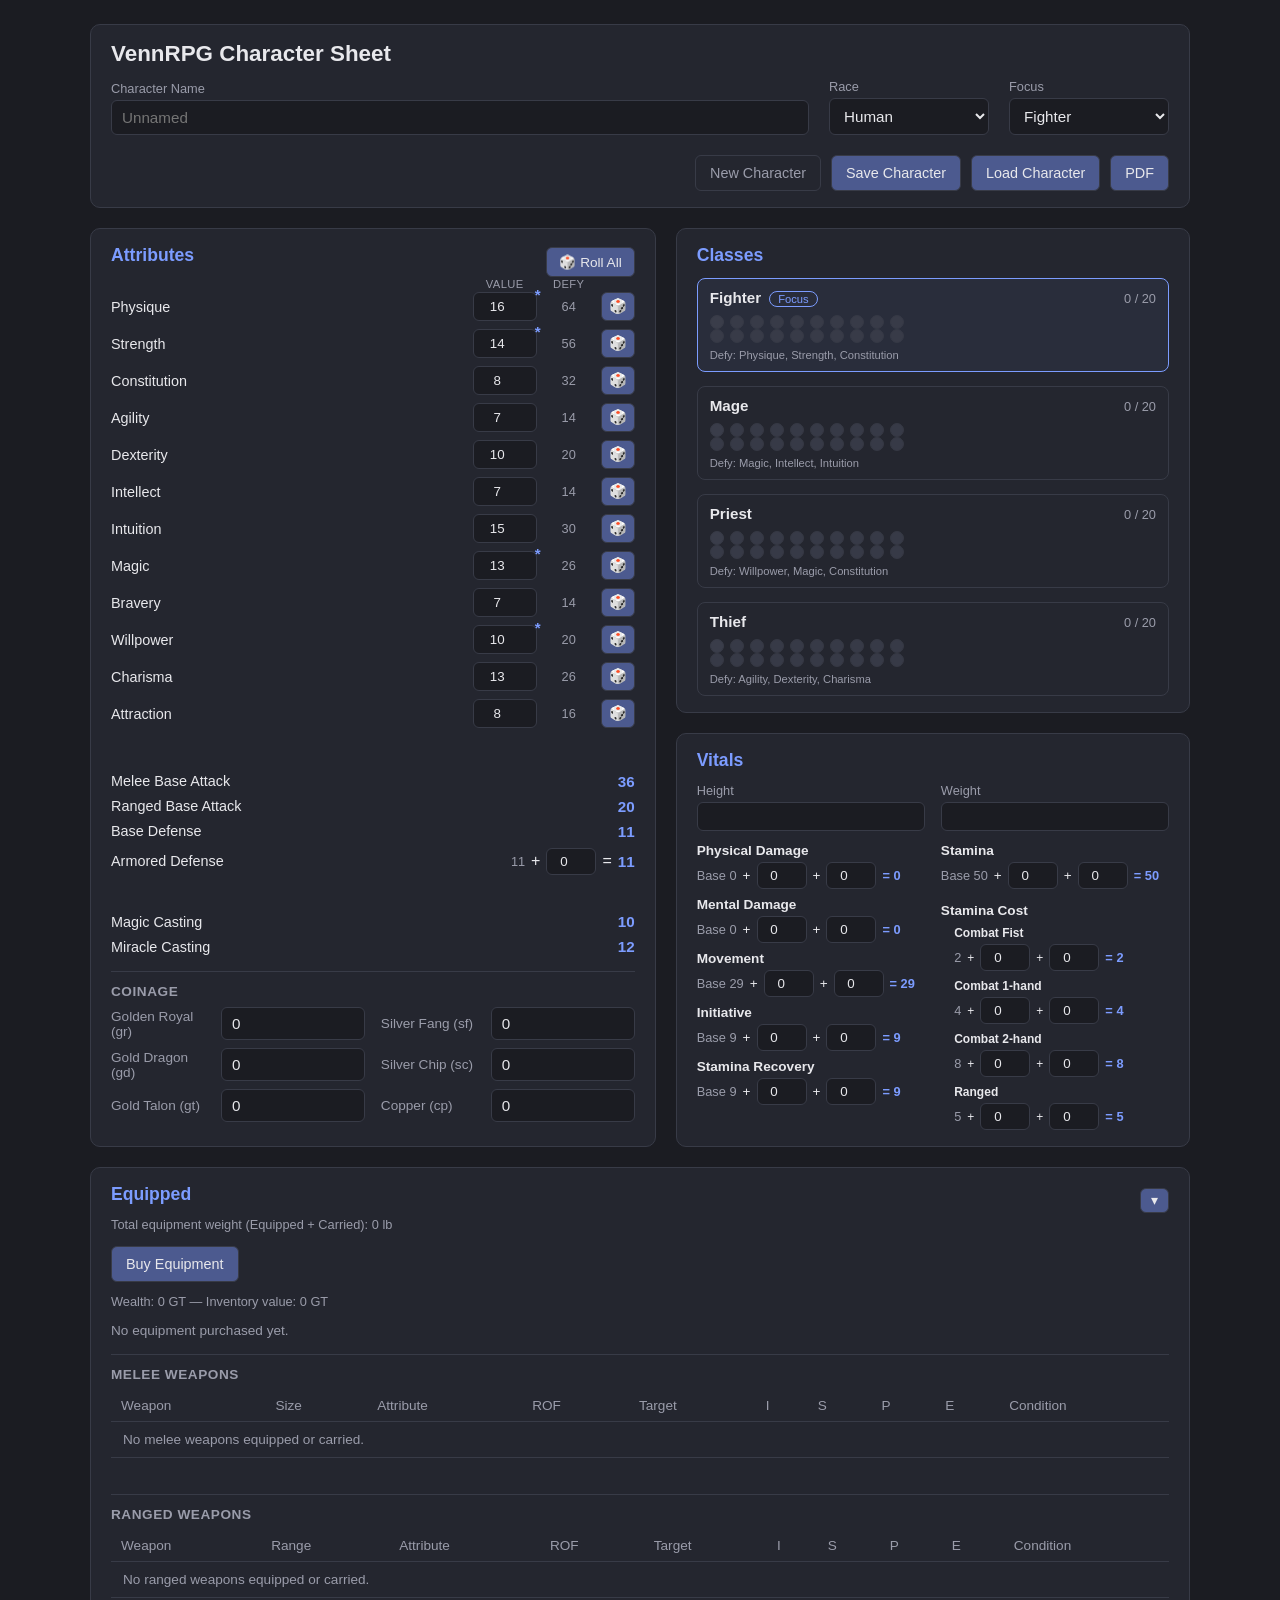
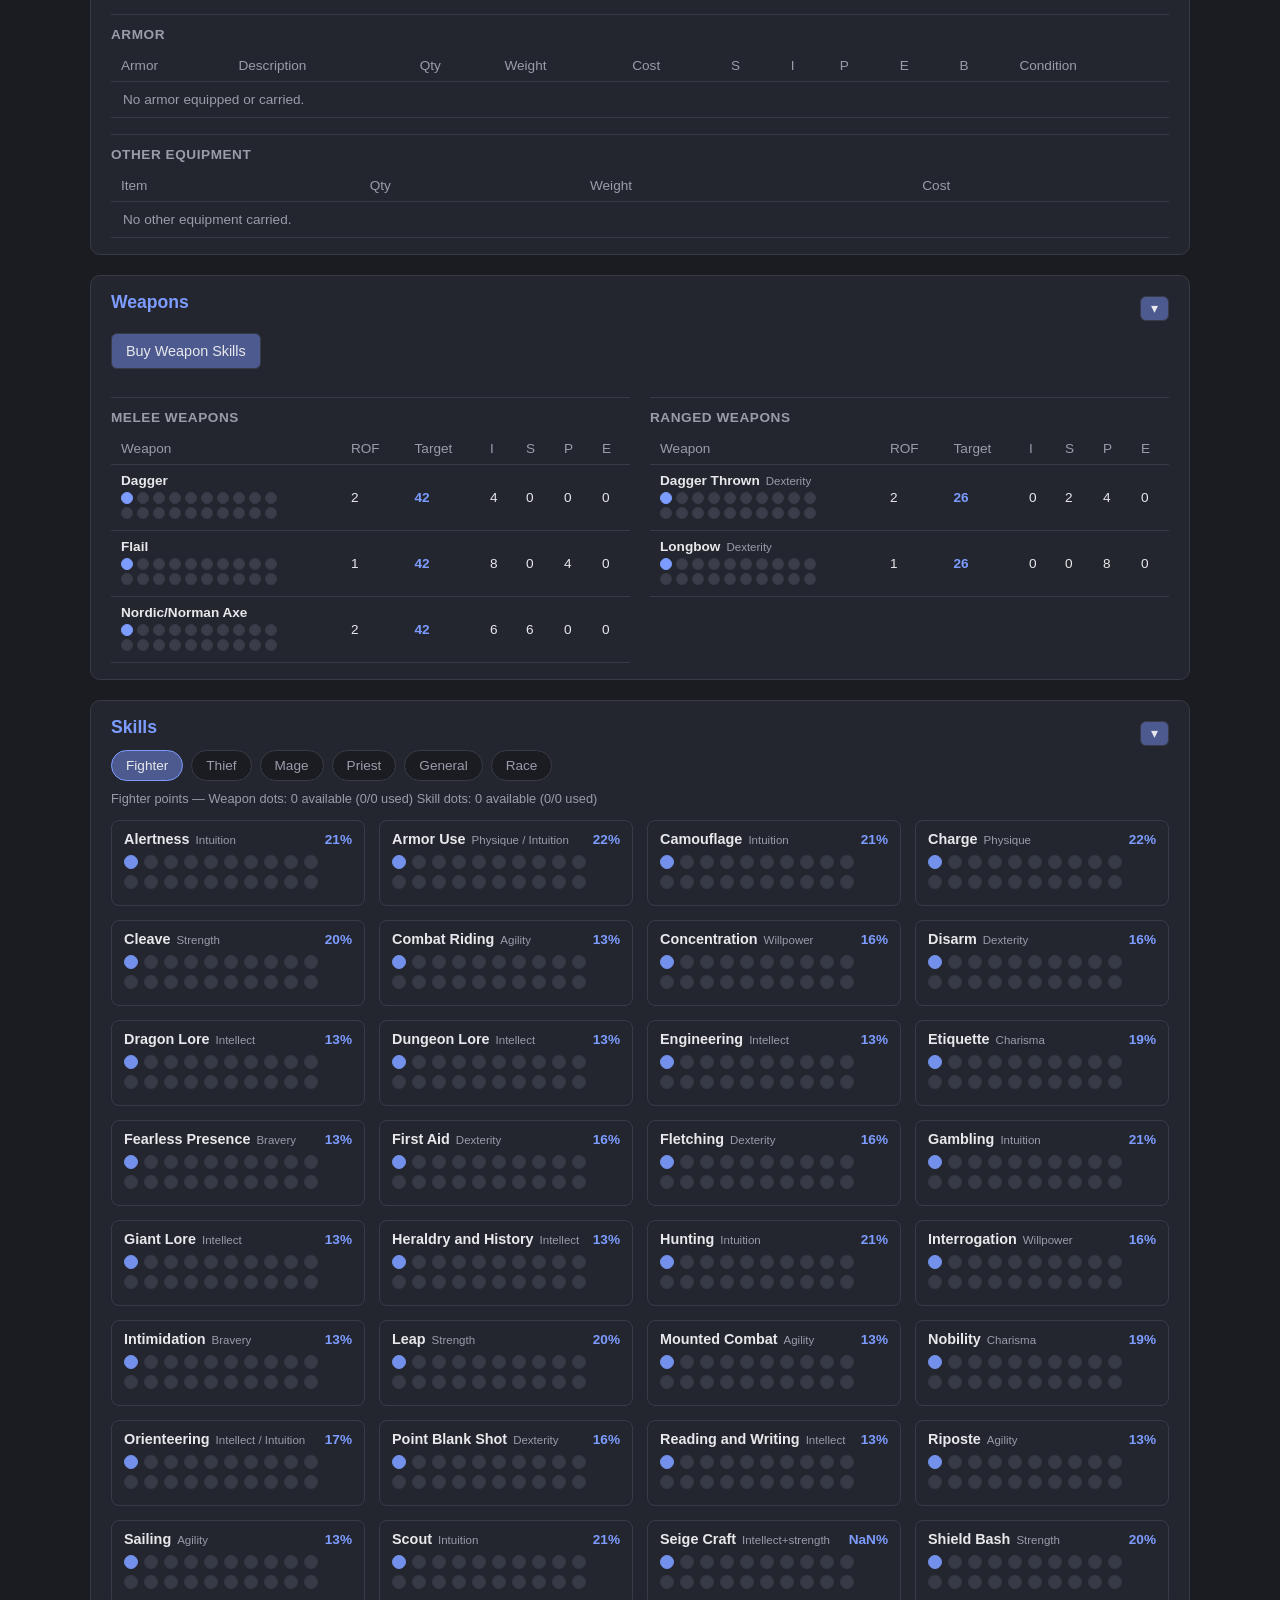
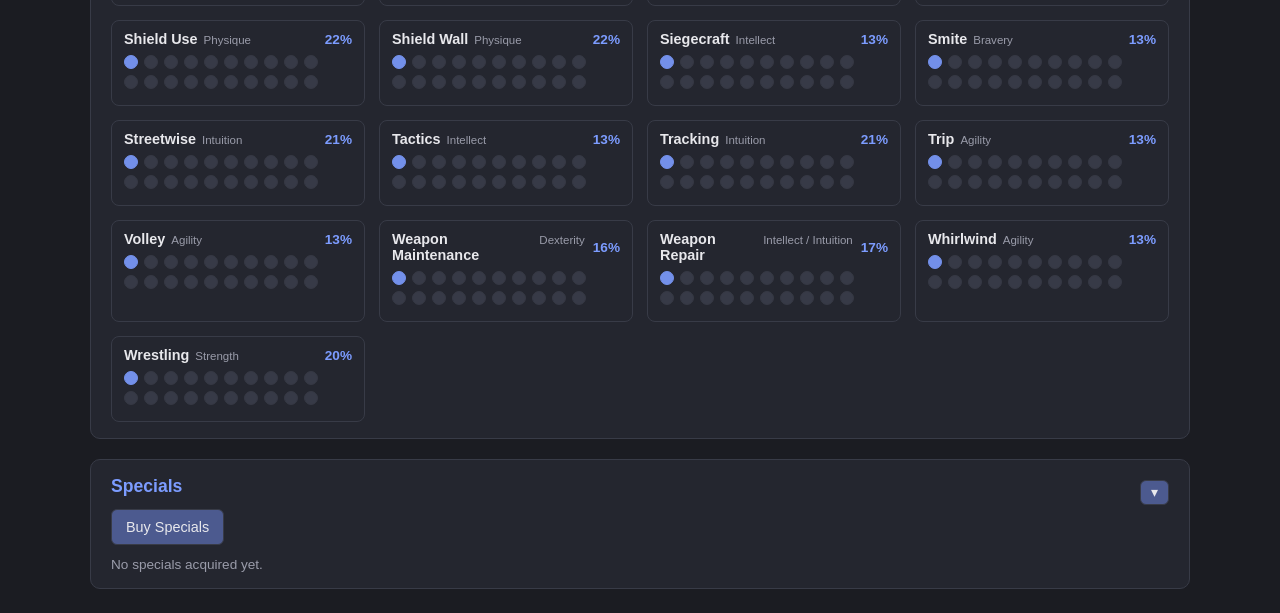
==== commit 71ec008c: "Rename Blunt->Impact, add Ballistic armor stat, fix shop gaps, split dot economy, and gate grimoire " ====
--- a/index.html
+++ b/index.html
@@ -87,6 +87,10 @@
     <div class="collapsible-body" id="equippedBody">
       <div id="equippedWeightSummary" class="skills-summary"></div>
 
+      <button type="button" id="buyEquipmentBtn">Buy Equipment</button>
+      <div id="equipmentSummary" class="skills-summary"></div>
+      <div id="equipmentOwnedList" class="equipment-owned-list"></div>
+
       <div class="weapons-tables equipped-weapons-tables">
         <div class="weapons-table-group">
           <h3 class="derived-stats-title">Melee Weapons</h3>
@@ -99,7 +103,7 @@
                   <th>Attribute</th>
                   <th>ROF</th>
                   <th>Target</th>
-                  <th>B</th>
+                  <th>I</th>
                   <th>S</th>
                   <th>P</th>
                   <th>E</th>
@@ -121,7 +125,7 @@
                   <th>Attribute</th>
                   <th>ROF</th>
                   <th>Target</th>
-                  <th>B</th>
+                  <th>I</th>
                   <th>S</th>
                   <th>P</th>
                   <th>E</th>
@@ -144,6 +148,11 @@
               <th>Qty</th>
               <th>Weight</th>
               <th>Cost</th>
+              <th>S</th>
+              <th>I</th>
+              <th>P</th>
+              <th>E</th>
+              <th title="Ballistic">B</th>
               <th>Condition</th>
             </tr>
           </thead>
@@ -185,7 +194,7 @@
                   <th>Weapon</th>
                   <th>ROF</th>
                   <th>Target</th>
-                  <th>B</th>
+                  <th>I</th>
                   <th>S</th>
                   <th>P</th>
                   <th>E</th>
@@ -204,7 +213,7 @@
                   <th>Weapon</th>
                   <th>ROF</th>
                   <th>Target</th>
-                  <th>B</th>
+                  <th>I</th>
                   <th>S</th>
                   <th>P</th>
                   <th>E</th>
@@ -236,7 +245,7 @@
                 <th>Weapon</th>
                 <th>ROF</th>
                 <th>Target</th>
-                <th>B</th>
+                <th>I</th>
                 <th>S</th>
                 <th>P</th>
                 <th>E</th>
@@ -255,7 +264,7 @@
                 <th>Weapon</th>
                 <th>ROF</th>
                 <th>Target</th>
-                <th>B</th>
+                <th>I</th>
                 <th>S</th>
                 <th>P</th>
                 <th>E</th>
@@ -268,18 +277,6 @@
     </div>
   </dialog>
 
-  <section class="panel equipment-panel">
-    <div class="panel-title-row">
-      <h2>Purchase</h2>
-      <button type="button" class="collapse-toggle" id="equipmentCollapseToggle" aria-expanded="true">▾</button>
-    </div>
-    <div class="collapsible-body" id="equipmentBody">
-      <button type="button" id="buyEquipmentBtn">Buy Equipment</button>
-      <div id="equipmentSummary" class="skills-summary"></div>
-      <div id="equipmentOwnedList" class="equipment-owned-list"></div>
-    </div>
-  </section>
-
   <dialog id="equipmentModal" class="equipment-modal">
     <div class="equipment-modal-header">
       <h2>Buy Equipment</h2>
--- a/src/style.css
+++ b/src/style.css
@@ -738,7 +738,7 @@
   font-size: 0.95rem;
 }
 
-.equipment-panel #buyEquipmentBtn,
+.equipped-panel #buyEquipmentBtn,
 .weapons-panel #buyWeaponsBtn,
 .specials-panel #buySpecialsBtn {
   margin-bottom: 12px;
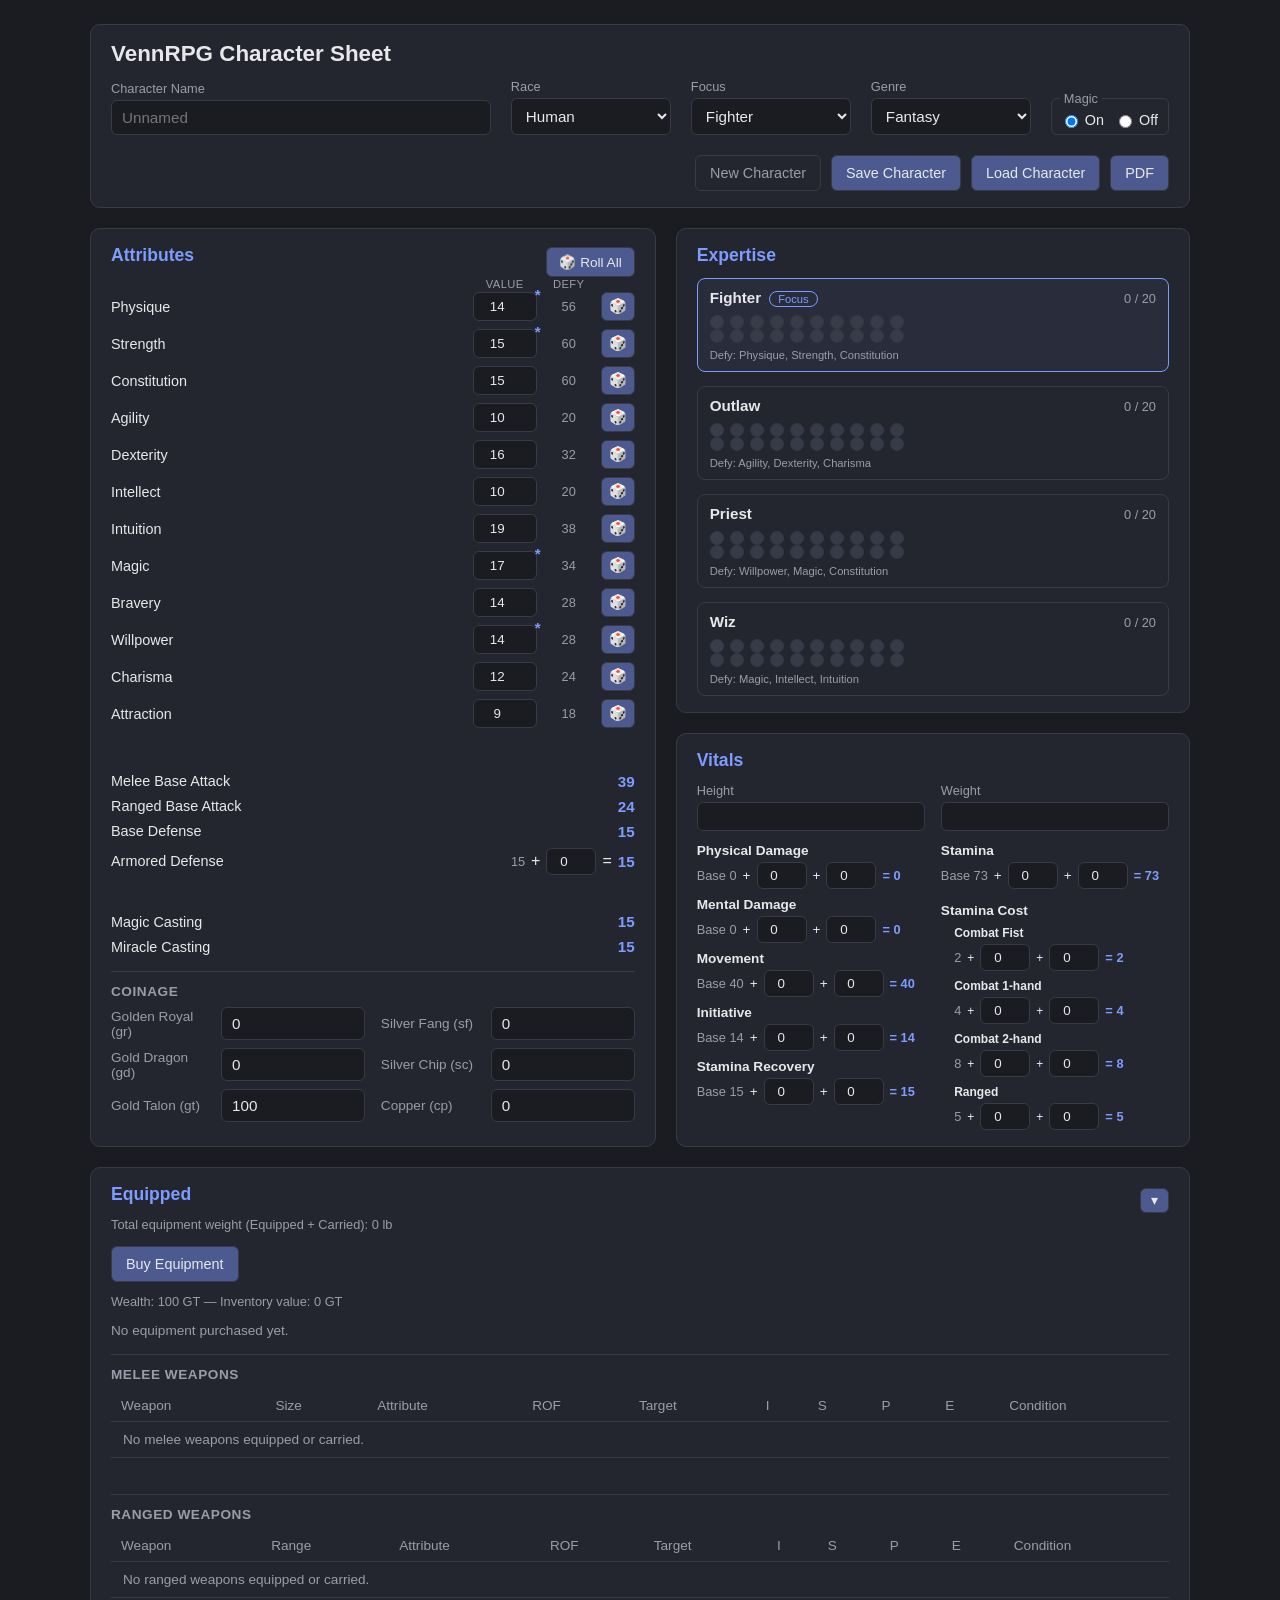
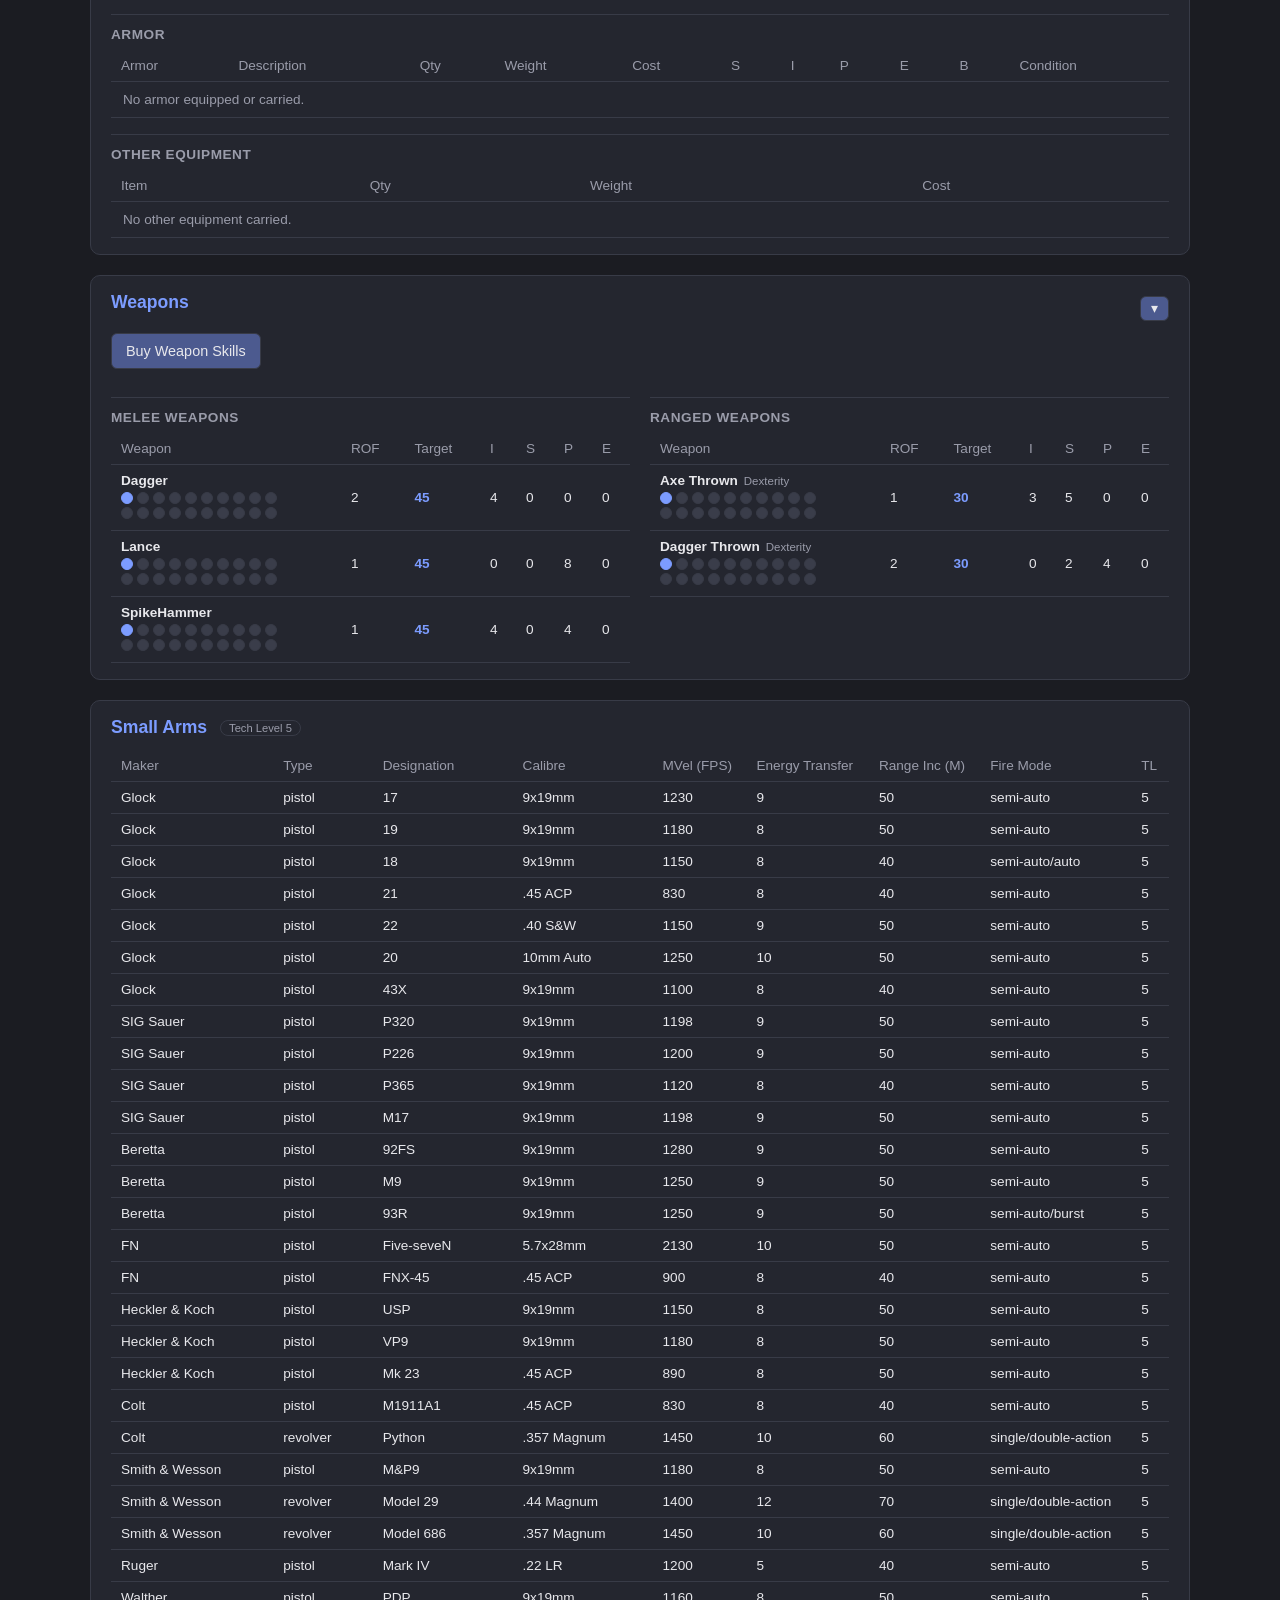
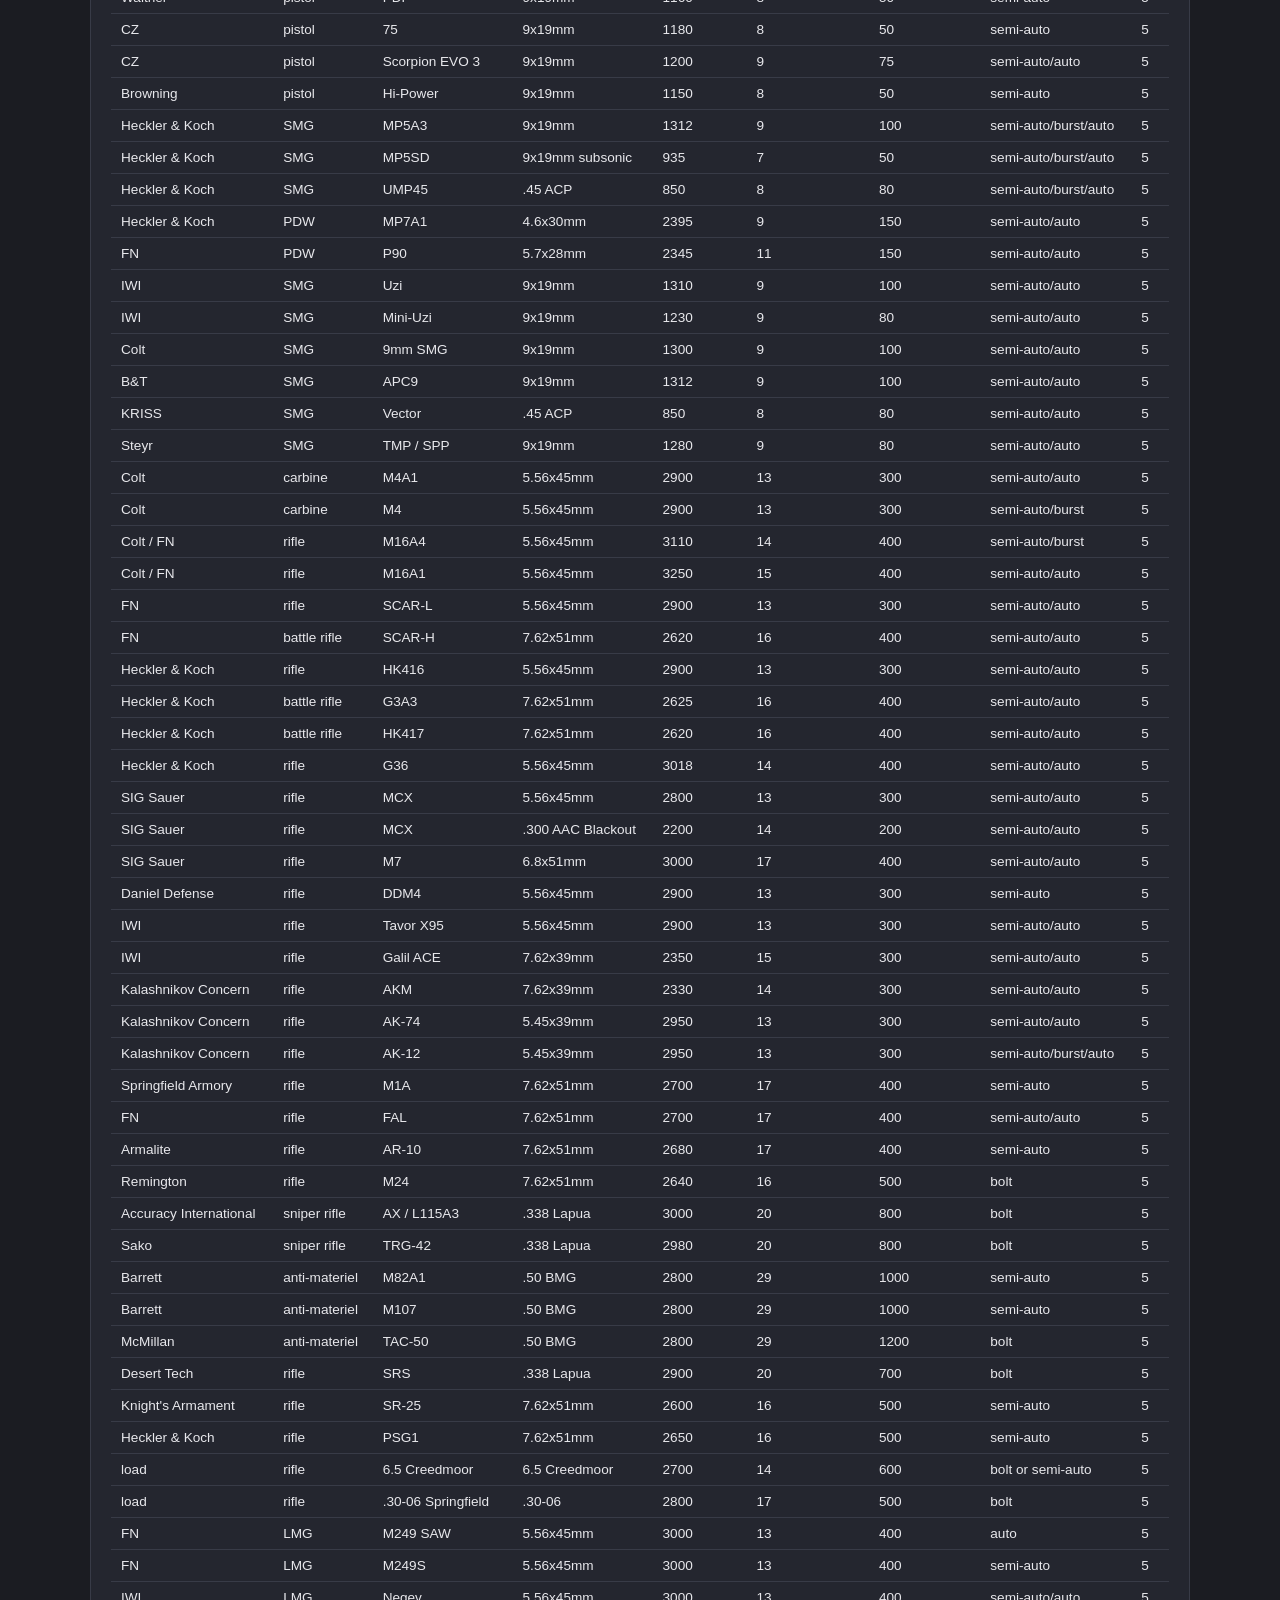
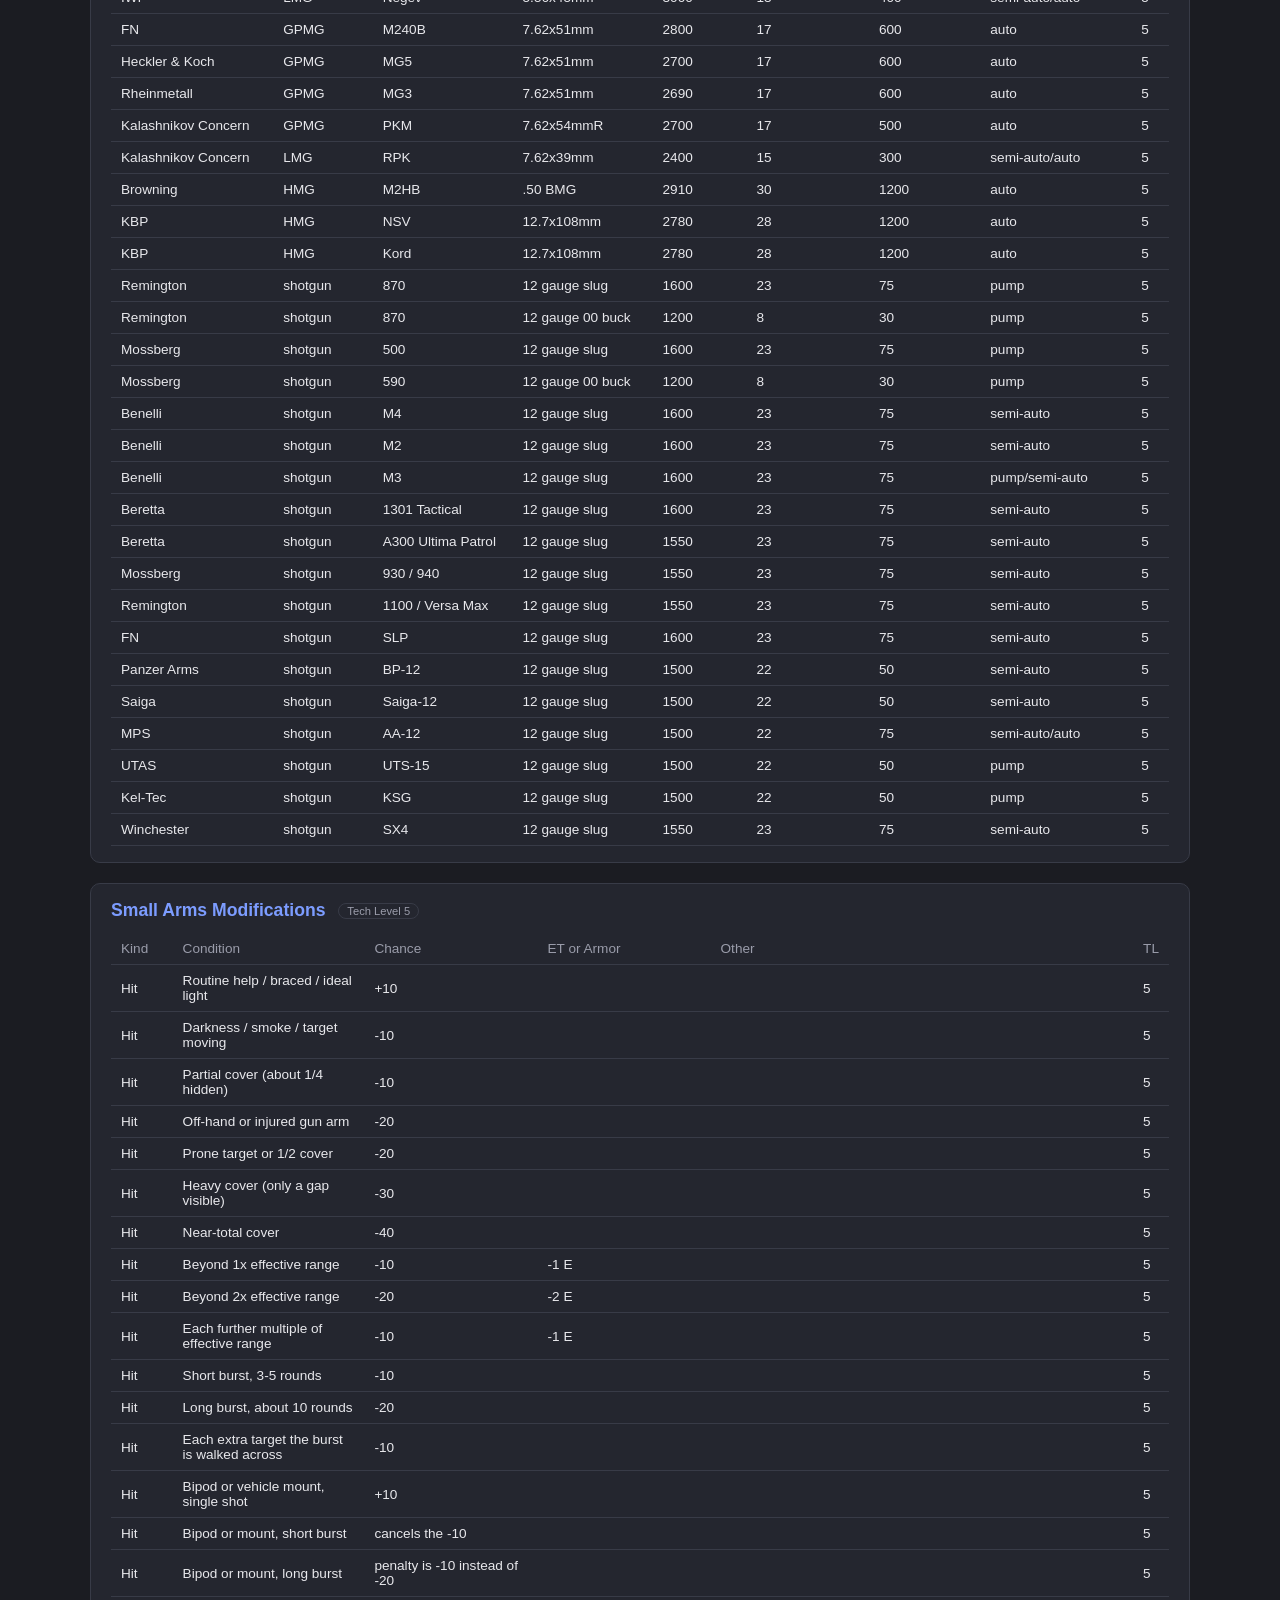
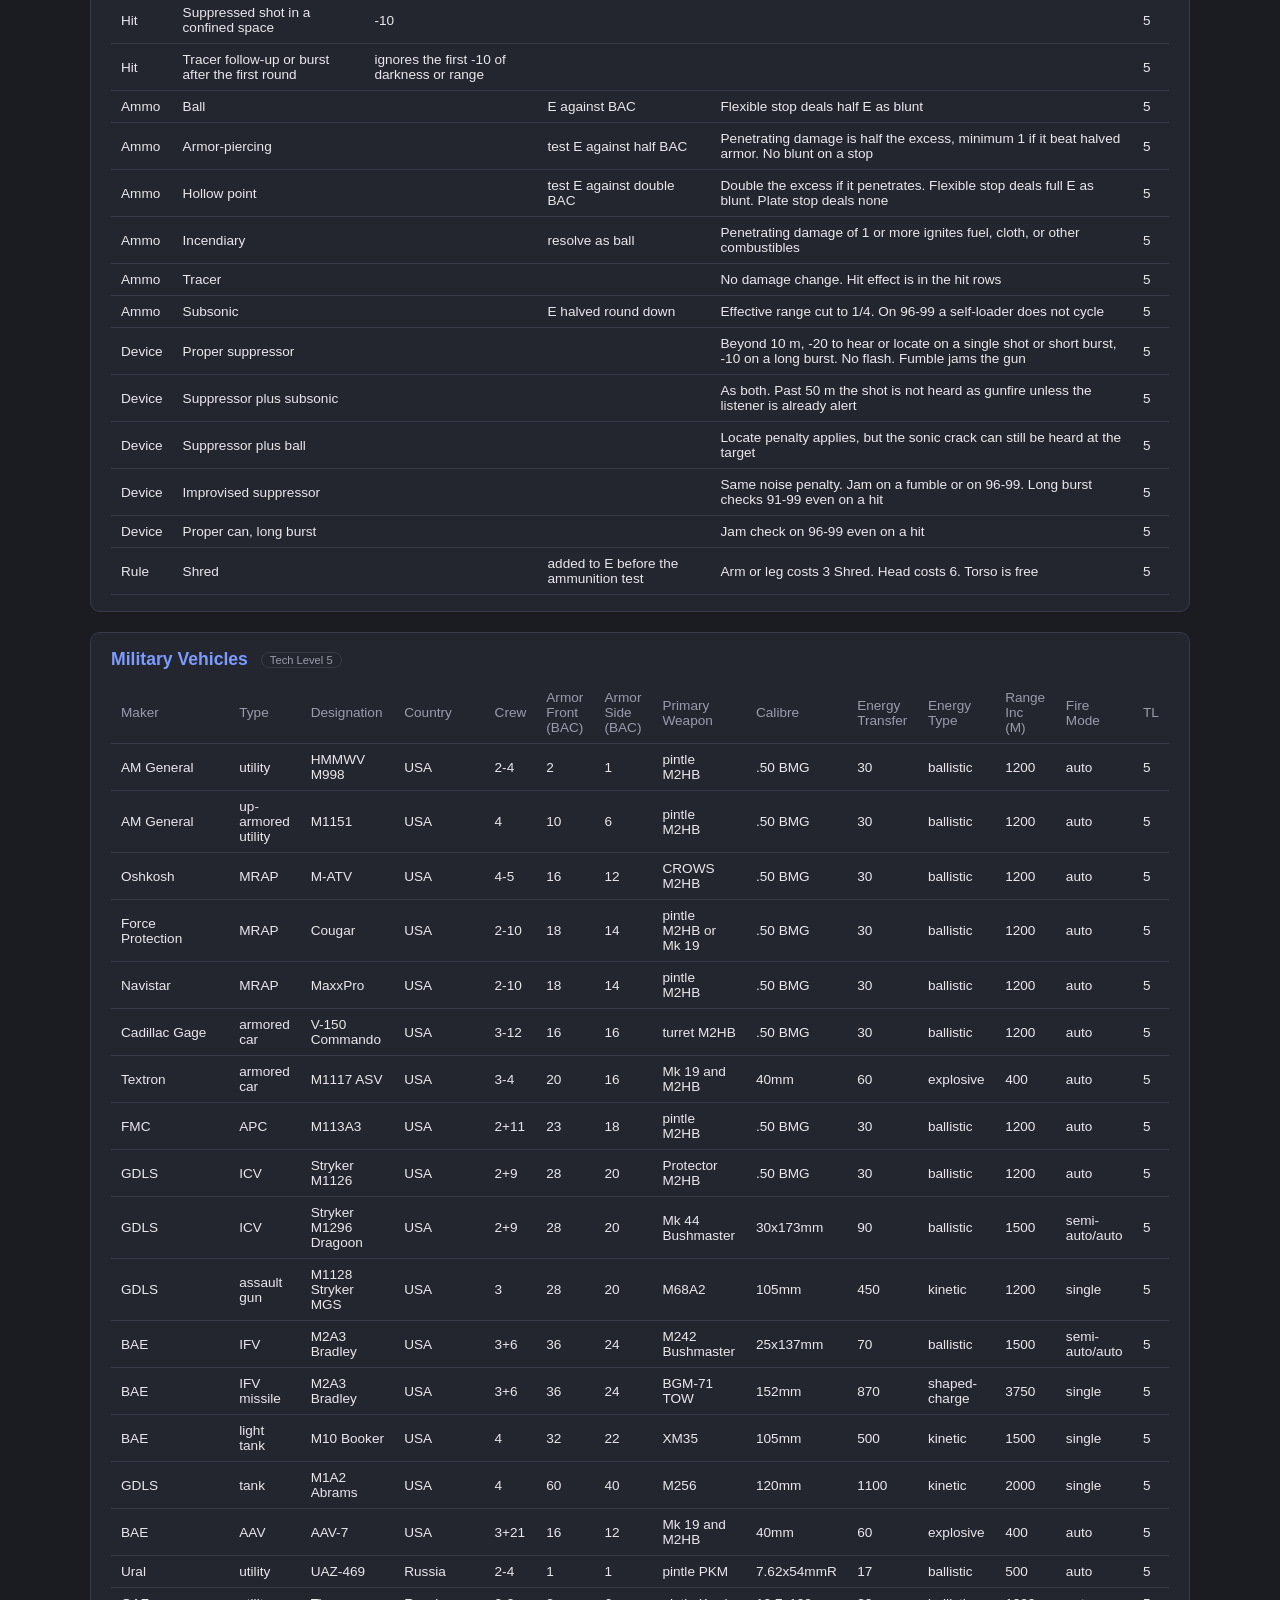
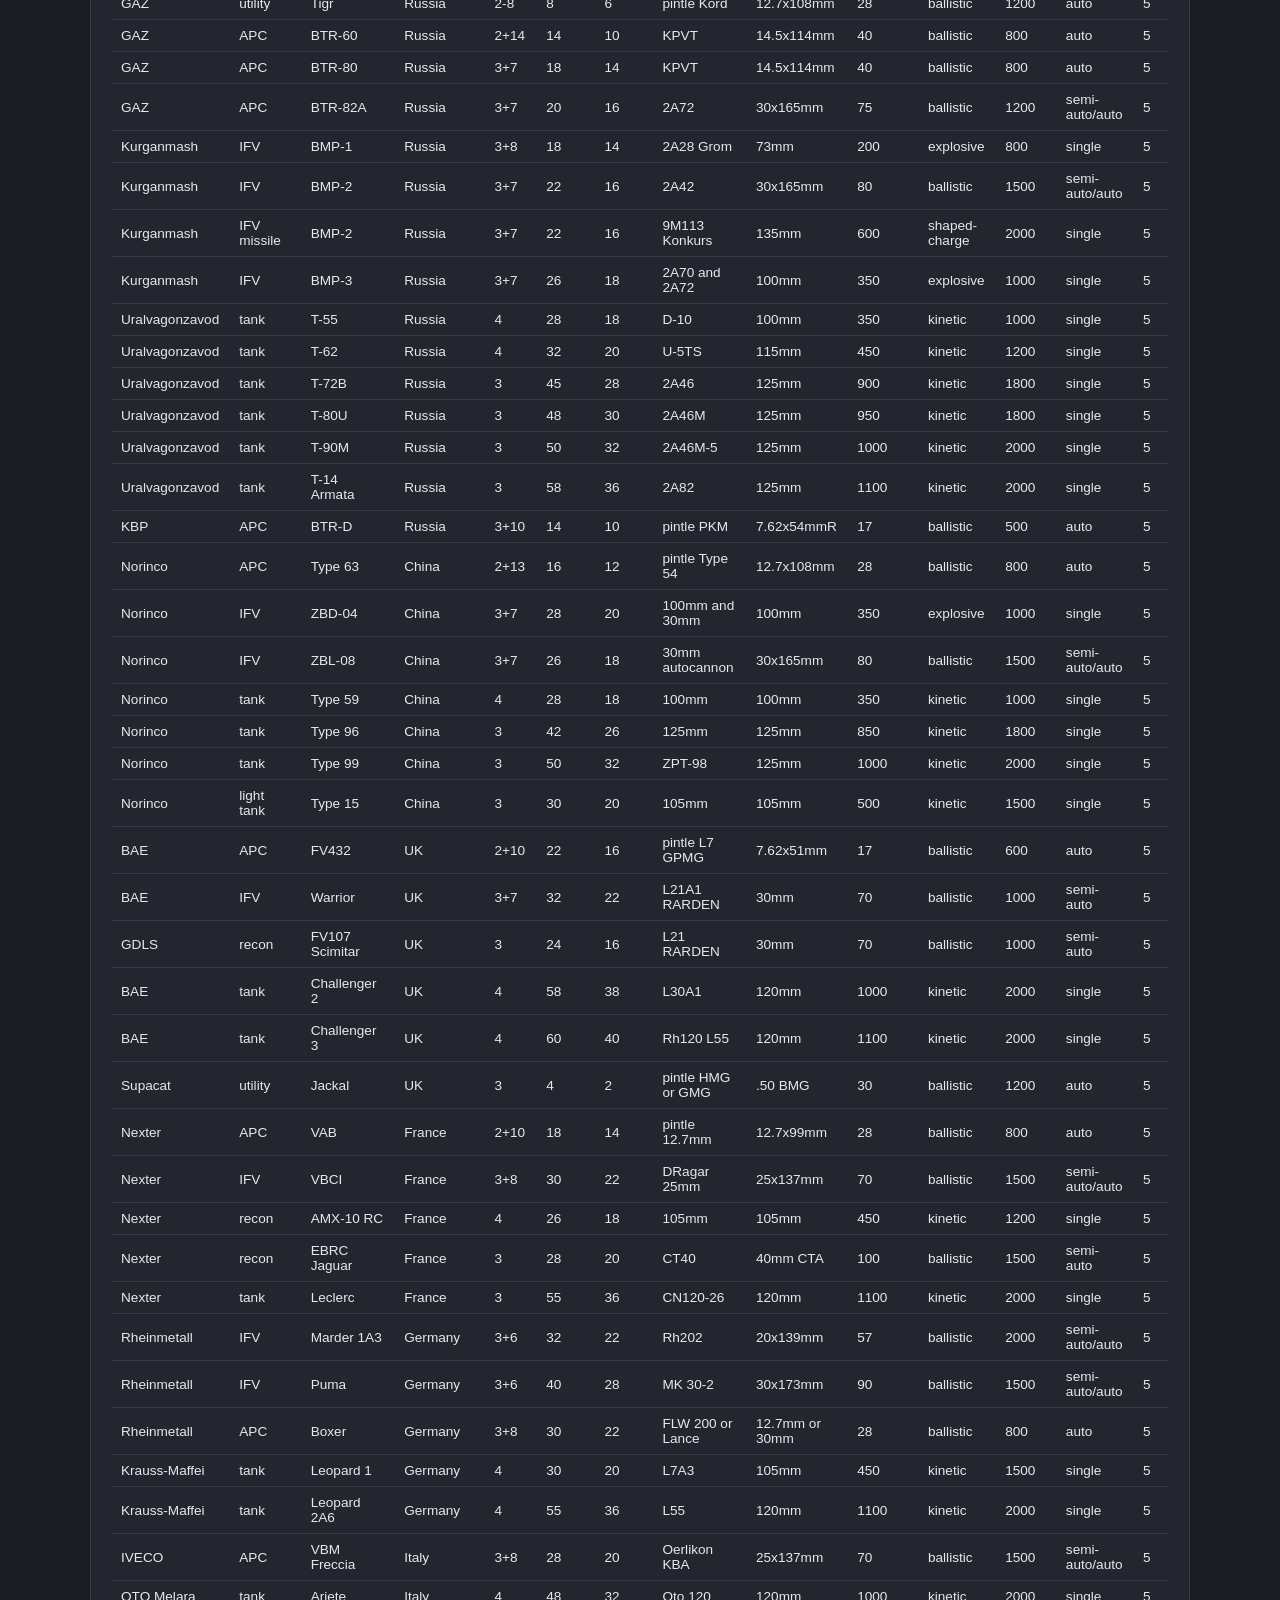
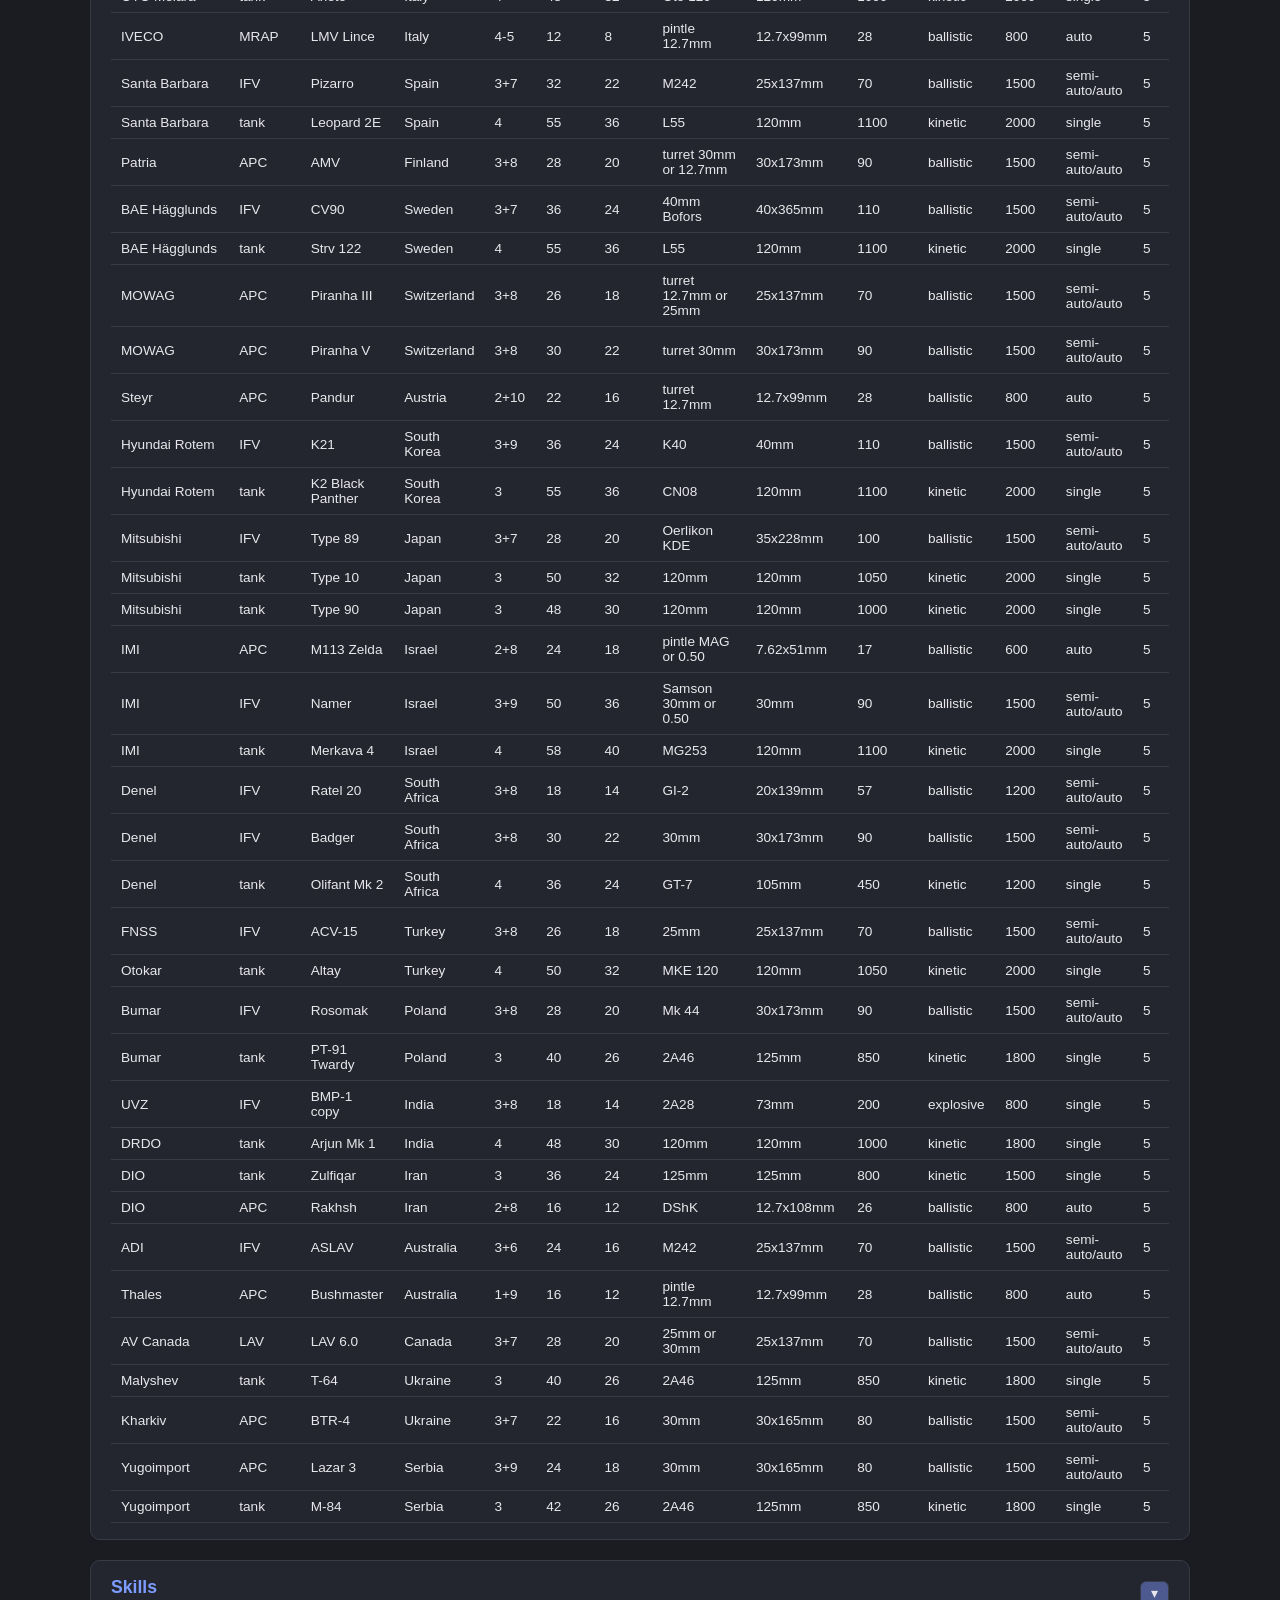
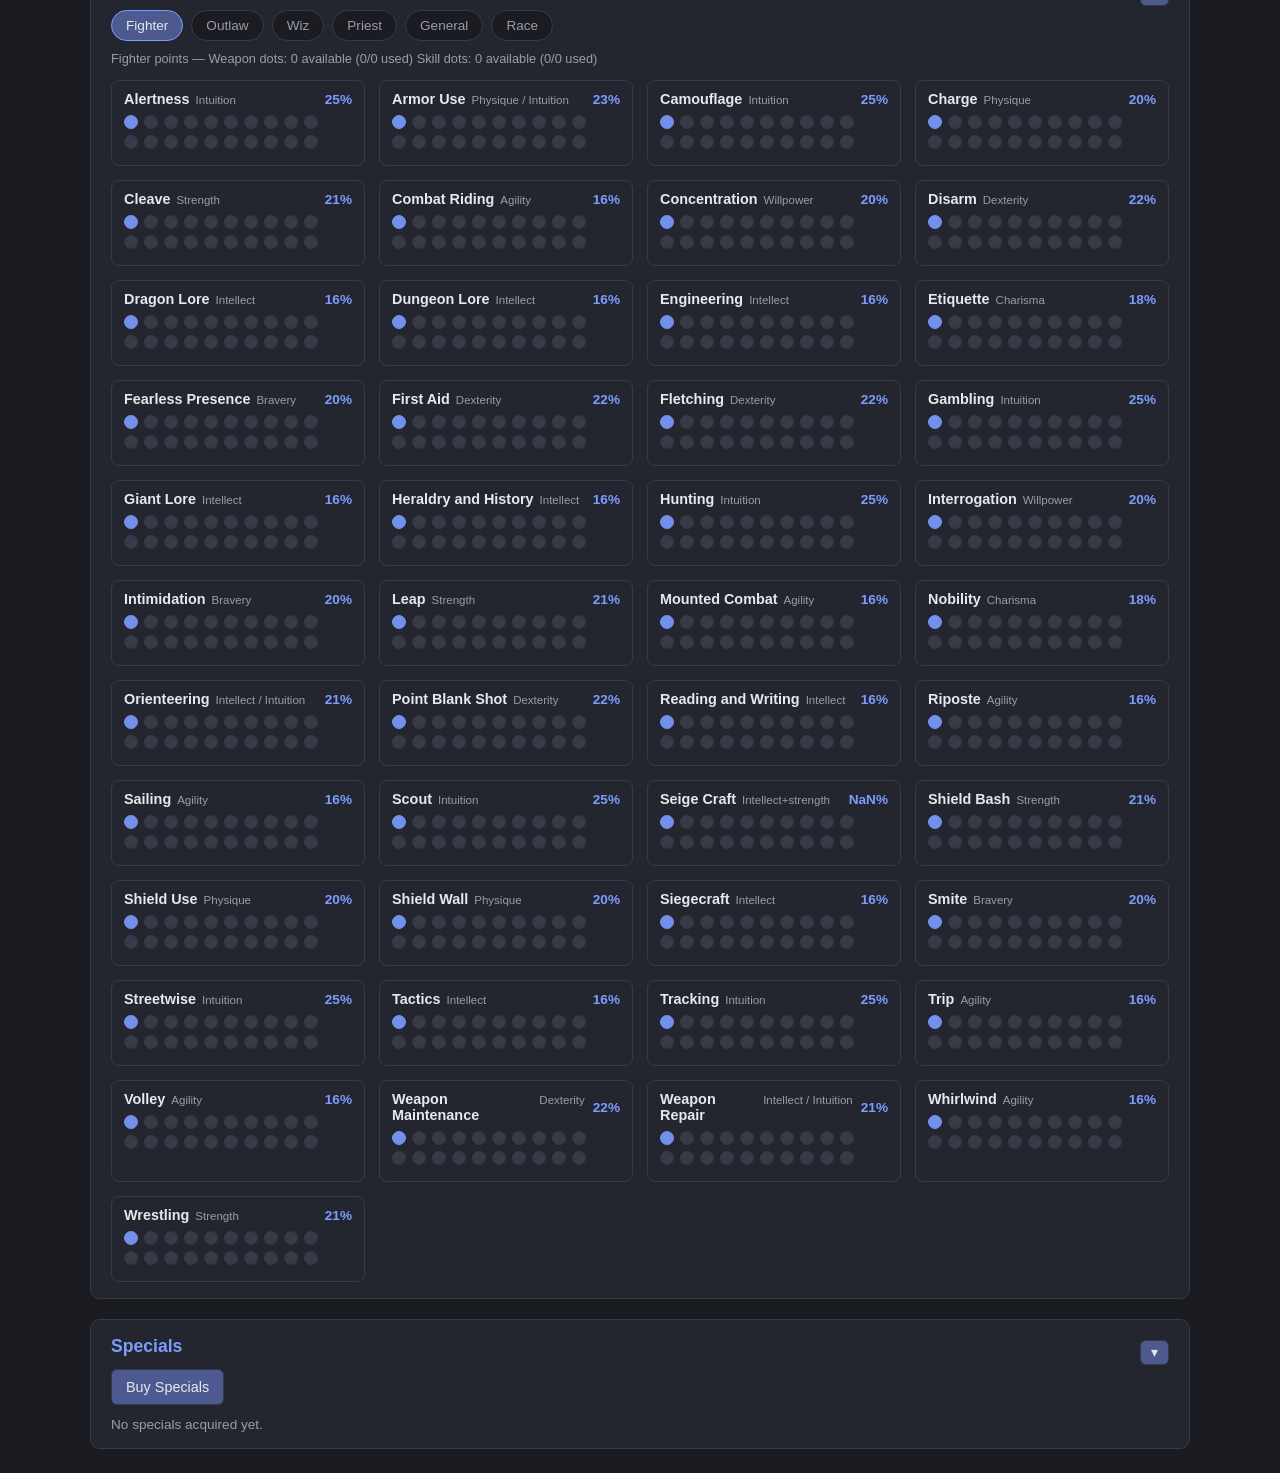
==== commit e0dea25b: "Add genre system, Tech Level, Ballistic weapons, and split out Magic Supplement - Add Genre (Fantasy" ====
--- a/index.html
+++ b/index.html
@@ -26,6 +26,15 @@
         Focus
         <select id="focusSelect"></select>
       </label>
+      <label class="genre-field">
+        Genre
+        <select id="genreSelect"></select>
+      </label>
+      <fieldset class="magic-field">
+        <legend>Magic</legend>
+        <label><input type="radio" name="magicEnabled" id="magicEnabledOn" value="on"> On</label>
+        <label><input type="radio" name="magicEnabled" id="magicEnabledOff" value="off"> Off</label>
+      </fieldset>
       <div class="header-actions">
         <button id="newCharacterBtn" type="button" class="secondary">New Character</button>
         <button id="saveBtn" type="button">Save Character</button>
@@ -57,7 +66,7 @@
 
     <div class="right-column">
       <section class="panel classes-panel">
-        <h2>Classes</h2>
+        <h2>Expertise</h2>
         <div id="classesList" class="classes-list"></div>
       </section>
 
@@ -287,6 +296,78 @@
     <div id="equipmentModalList" class="equipment-modal-list"></div>
   </dialog>
 
+  <!-- Baseline modern-warfare ballistic/vehicle reference data — Tech Level 5.
+       Always visible, not purchasable/rank-bought (same numbers as data/small_arms.csv,
+       data/small_arms_mods.csv, data/military_vehicles.csv — unmodified). See
+       Appendix A and Appendix V in the printed Handbook for the same tables. -->
+  <section class="panel" id="smallArmsPanel">
+    <h2>Small Arms <span class="tl-badge">Tech Level 5</span></h2>
+    <div class="weapons-table-wrap">
+      <table class="weapons-table">
+        <thead>
+          <tr>
+            <th>Maker</th>
+            <th>Type</th>
+            <th>Designation</th>
+            <th>Calibre</th>
+            <th>MVel (FPS)</th>
+            <th>Energy Transfer</th>
+            <th>Range Inc (M)</th>
+            <th>Fire Mode</th>
+            <th>TL</th>
+          </tr>
+        </thead>
+        <tbody id="smallArmsBody"></tbody>
+      </table>
+    </div>
+  </section>
+
+  <section class="panel" id="smallArmsModsPanel">
+    <h2>Small Arms Modifications <span class="tl-badge">Tech Level 5</span></h2>
+    <div class="weapons-table-wrap">
+      <table class="weapons-table">
+        <thead>
+          <tr>
+            <th>Kind</th>
+            <th>Condition</th>
+            <th>Chance</th>
+            <th>ET or Armor</th>
+            <th>Other</th>
+            <th>TL</th>
+          </tr>
+        </thead>
+        <tbody id="smallArmsModsBody"></tbody>
+      </table>
+    </div>
+  </section>
+
+  <section class="panel" id="militaryVehiclesPanel">
+    <h2>Military Vehicles <span class="tl-badge">Tech Level 5</span></h2>
+    <div class="weapons-table-wrap">
+      <table class="weapons-table">
+        <thead>
+          <tr>
+            <th>Maker</th>
+            <th>Type</th>
+            <th>Designation</th>
+            <th>Country</th>
+            <th>Crew</th>
+            <th>Armor Front (BAC)</th>
+            <th>Armor Side (BAC)</th>
+            <th>Primary Weapon</th>
+            <th>Calibre</th>
+            <th>Energy Transfer</th>
+            <th>Energy Type</th>
+            <th>Range Inc (M)</th>
+            <th>Fire Mode</th>
+            <th>TL</th>
+          </tr>
+        </thead>
+        <tbody id="militaryVehiclesBody"></tbody>
+      </table>
+    </div>
+  </section>
+
   <section class="panel skills-panel">
     <div class="panel-title-row">
       <h2>Skills</h2>
--- a/src/style.css
+++ b/src/style.css
@@ -65,6 +65,33 @@
 .name-field { flex: 1 1 260px; }
 .race-field { flex: 0 0 160px; }
 .focus-field { flex: 0 0 160px; }
+.genre-field { flex: 0 0 160px; }
+
+.magic-field {
+  display: flex;
+  flex-direction: row;
+  align-items: center;
+  gap: 10px;
+  border: 1px solid var(--panel-border);
+  border-radius: 6px;
+  padding: 6px 10px 6px 8px;
+  margin: 0;
+}
+
+.magic-field legend {
+  padding: 0 4px;
+  font-size: 0.8rem;
+  color: var(--text-dim);
+}
+
+.magic-field label {
+  display: flex;
+  flex-direction: row;
+  align-items: center;
+  gap: 4px;
+  color: var(--text);
+  font-size: 0.9rem;
+}
 
 .header-actions {
   display: flex;
@@ -291,6 +318,17 @@
   padding: 1px 8px;
 }
 
+.tl-badge {
+  font-size: 0.7rem;
+  font-weight: normal;
+  color: var(--text-dim);
+  border: 1px solid var(--panel-border);
+  border-radius: 10px;
+  padding: 1px 8px;
+  margin-left: 8px;
+  vertical-align: middle;
+}
+
 .class-box-header .dots-value {
   font-size: 0.8rem;
   color: var(--text-dim);
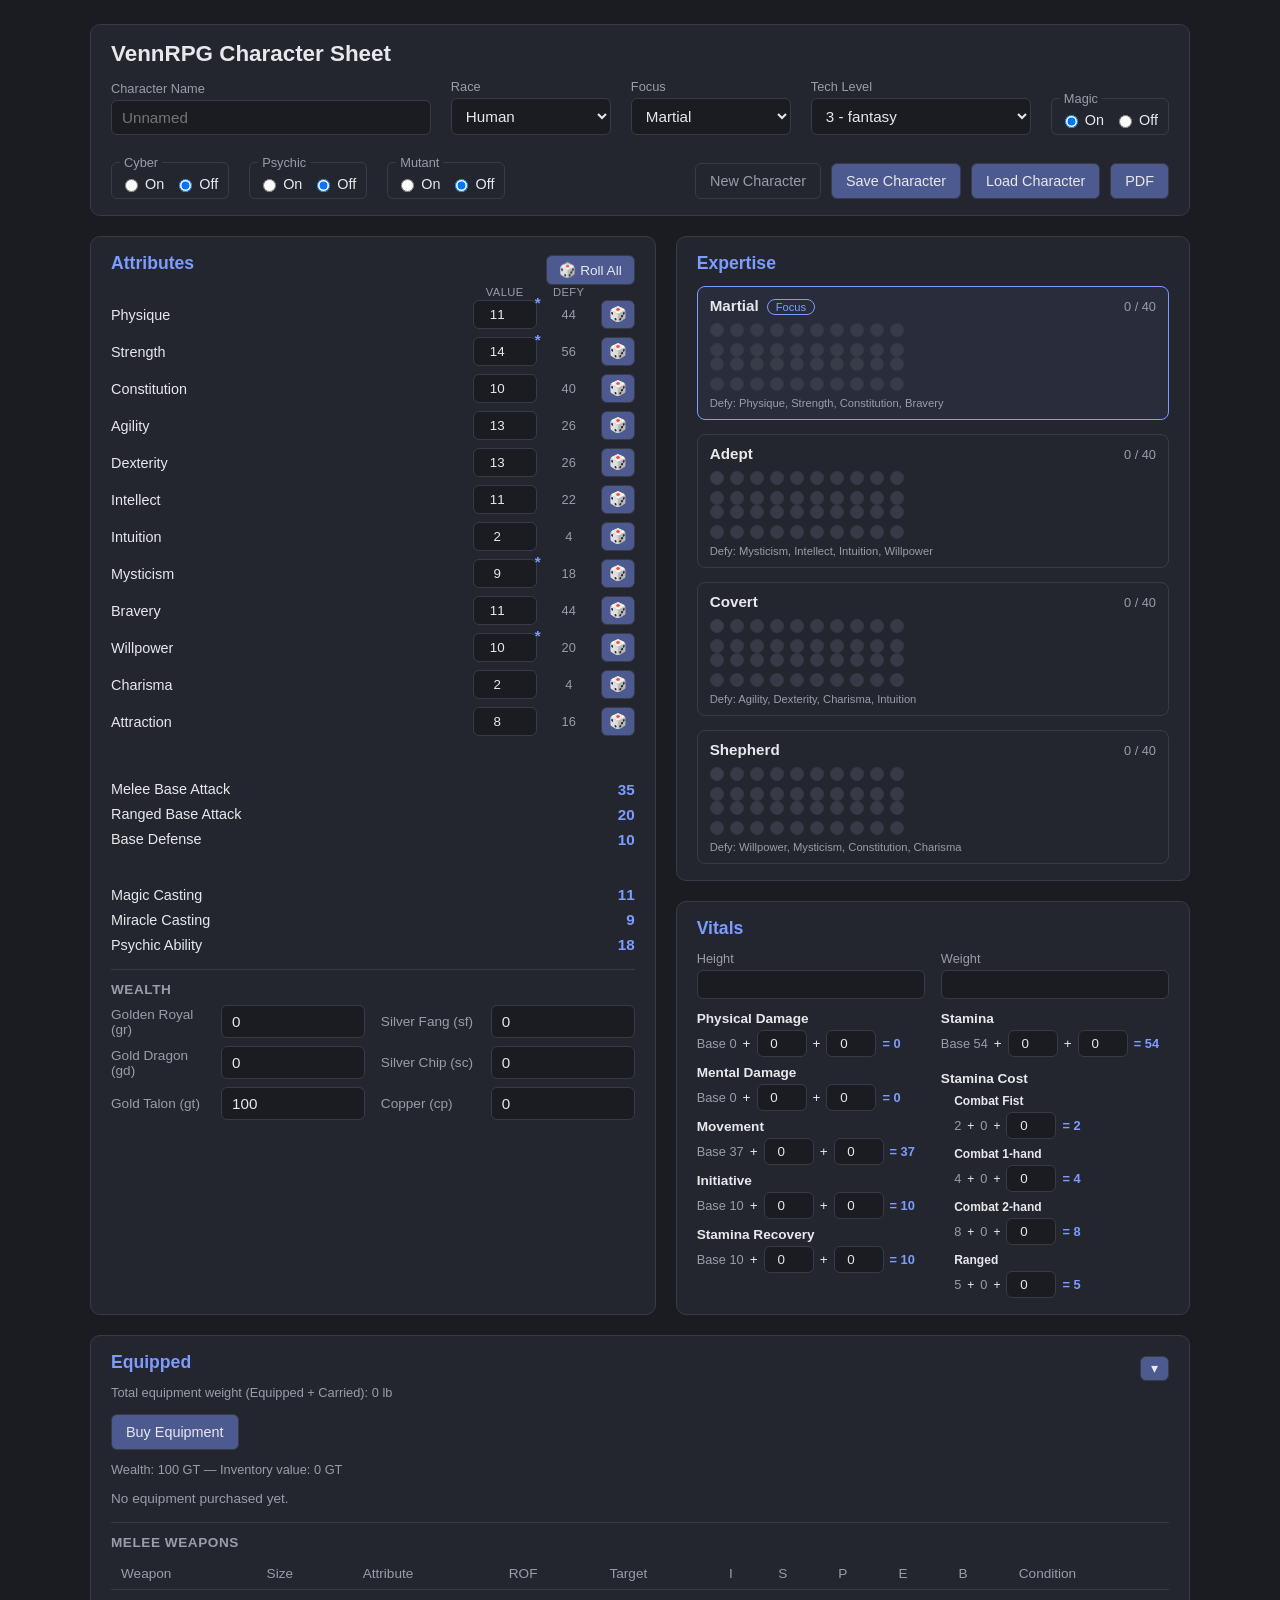
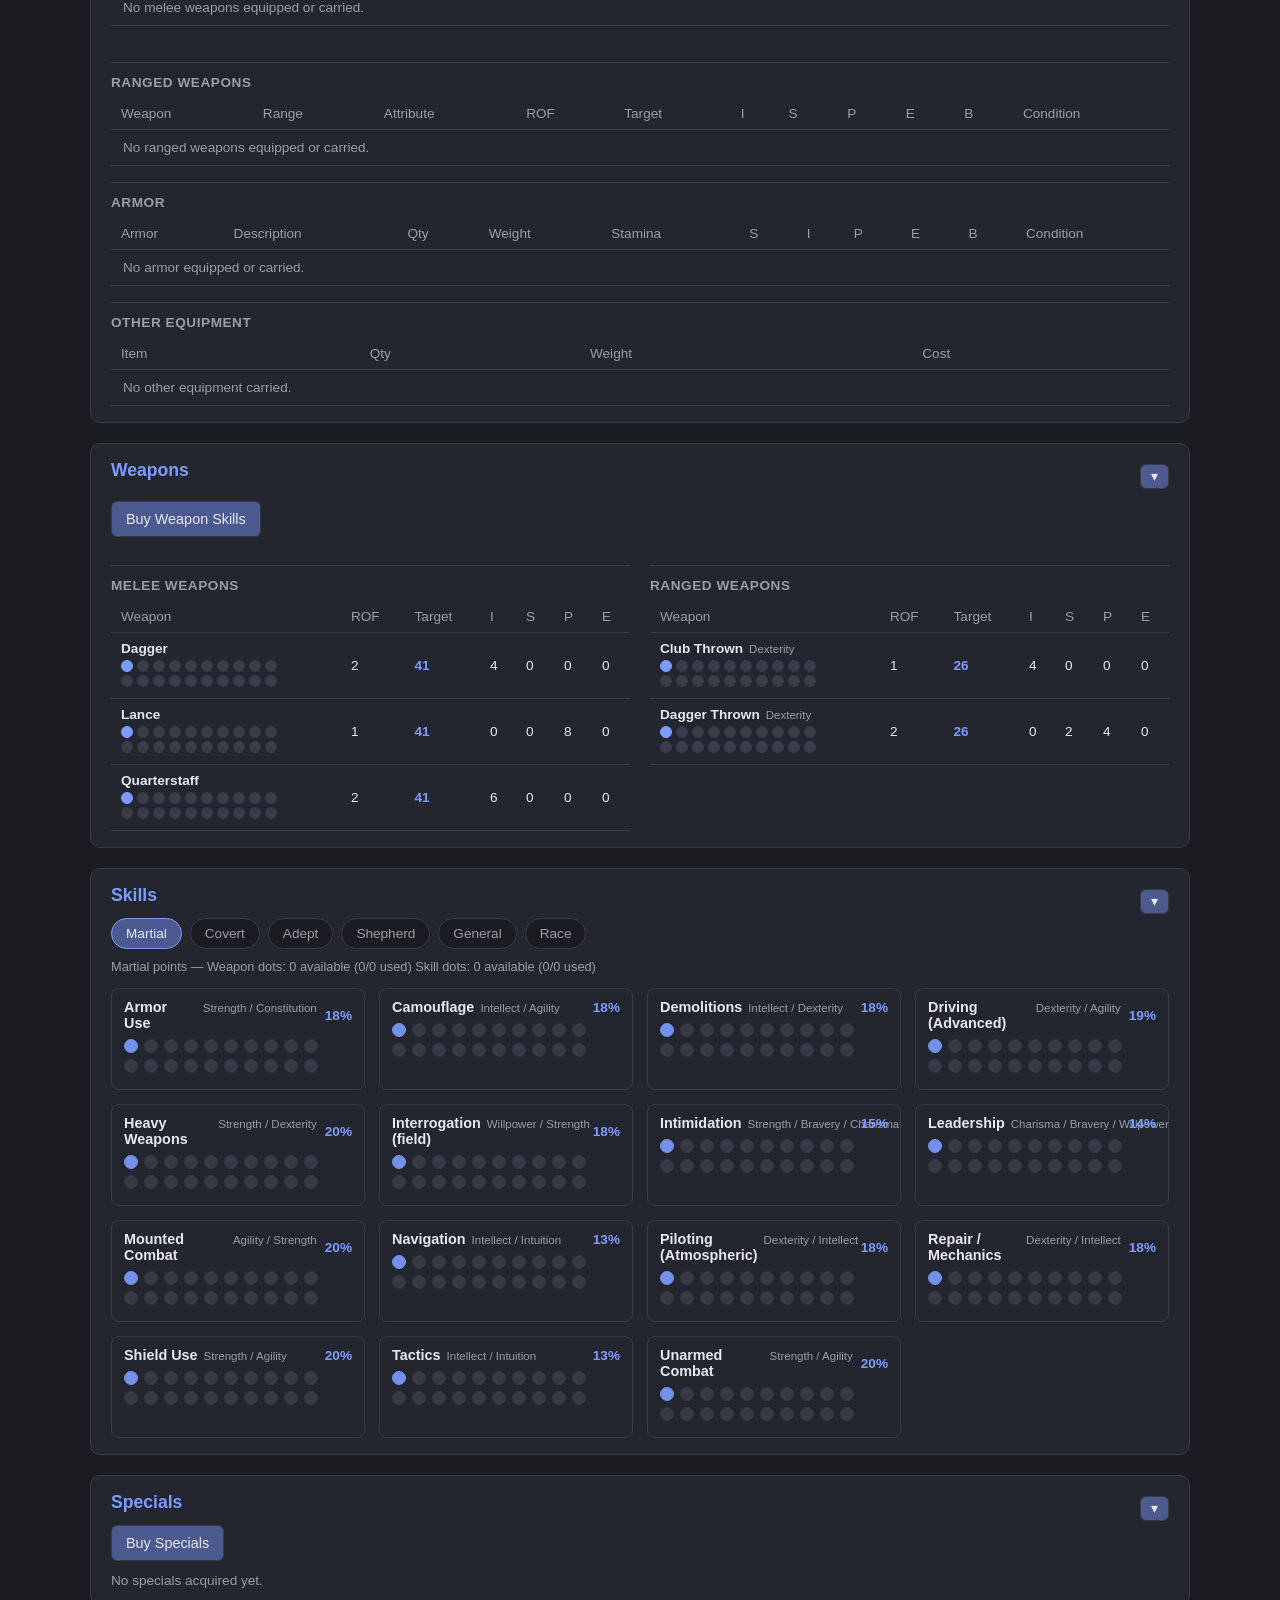
==== commit 8b279a21: "Add Venn Guide data tools (vg-tools) and genre-aware character builder vg-tools.html is a new browse" ====
--- a/index.html
+++ b/index.html
@@ -26,14 +26,29 @@
         Focus
         <select id="focusSelect"></select>
       </label>
-      <label class="genre-field">
-        Genre
-        <select id="genreSelect"></select>
+      <label class="tech-level-field">
+        Tech Level
+        <select id="techLevelSelect"></select>
       </label>
       <fieldset class="magic-field">
         <legend>Magic</legend>
         <label><input type="radio" name="magicEnabled" id="magicEnabledOn" value="on"> On</label>
         <label><input type="radio" name="magicEnabled" id="magicEnabledOff" value="off"> Off</label>
+      </fieldset>
+      <fieldset class="magic-field">
+        <legend>Cyber</legend>
+        <label><input type="radio" name="cyberEnabled" id="cyberEnabledOn" value="on"> On</label>
+        <label><input type="radio" name="cyberEnabled" id="cyberEnabledOff" value="off" checked> Off</label>
+      </fieldset>
+      <fieldset class="magic-field">
+        <legend>Psychic</legend>
+        <label><input type="radio" name="psychicEnabled" id="psychicEnabledOn" value="on"> On</label>
+        <label><input type="radio" name="psychicEnabled" id="psychicEnabledOff" value="off" checked> Off</label>
+      </fieldset>
+      <fieldset class="magic-field">
+        <legend>Mutant</legend>
+        <label><input type="radio" name="mutantEnabled" id="mutantEnabledOn" value="on"> On</label>
+        <label><input type="radio" name="mutantEnabled" id="mutantEnabledOff" value="off" checked> Off</label>
       </fieldset>
       <div class="header-actions">
         <button id="newCharacterBtn" type="button" class="secondary">New Character</button>
@@ -60,7 +75,7 @@
       </div>
       <div id="attributesList" class="attributes-list"></div>
       <div id="combatStatsList" class="derived-stats-list"></div>
-      <h3 class="derived-stats-title">Coinage</h3>
+      <h3 class="derived-stats-title">Wealth</h3>
       <div id="coinageList" class="coinage-list"></div>
     </section>
 
@@ -116,6 +131,7 @@
                   <th>S</th>
                   <th>P</th>
                   <th>E</th>
+                  <th title="Ballistic">B</th>
                   <th>Condition</th>
                 </tr>
               </thead>
@@ -138,6 +154,7 @@
                   <th>S</th>
                   <th>P</th>
                   <th>E</th>
+                  <th title="Ballistic">B</th>
                   <th>Condition</th>
                 </tr>
               </thead>
@@ -156,11 +173,11 @@
               <th>Description</th>
               <th>Qty</th>
               <th>Weight</th>
-              <th>Cost</th>
-              <th>S</th>
-              <th>I</th>
-              <th>P</th>
-              <th>E</th>
+              <th title="Stamina Cost">Stamina</th>
+              <th title="Slash">S</th>
+              <th title="Impact">I</th>
+              <th title="Pierce">P</th>
+              <th title="Energy">E</th>
               <th title="Ballistic">B</th>
               <th>Condition</th>
             </tr>
@@ -296,78 +313,6 @@
     <div id="equipmentModalList" class="equipment-modal-list"></div>
   </dialog>
 
-  <!-- Baseline modern-warfare ballistic/vehicle reference data — Tech Level 5.
-       Always visible, not purchasable/rank-bought (same numbers as data/small_arms.csv,
-       data/small_arms_mods.csv, data/military_vehicles.csv — unmodified). See
-       Appendix A and Appendix V in the printed Handbook for the same tables. -->
-  <section class="panel" id="smallArmsPanel">
-    <h2>Small Arms <span class="tl-badge">Tech Level 5</span></h2>
-    <div class="weapons-table-wrap">
-      <table class="weapons-table">
-        <thead>
-          <tr>
-            <th>Maker</th>
-            <th>Type</th>
-            <th>Designation</th>
-            <th>Calibre</th>
-            <th>MVel (FPS)</th>
-            <th>Energy Transfer</th>
-            <th>Range Inc (M)</th>
-            <th>Fire Mode</th>
-            <th>TL</th>
-          </tr>
-        </thead>
-        <tbody id="smallArmsBody"></tbody>
-      </table>
-    </div>
-  </section>
-
-  <section class="panel" id="smallArmsModsPanel">
-    <h2>Small Arms Modifications <span class="tl-badge">Tech Level 5</span></h2>
-    <div class="weapons-table-wrap">
-      <table class="weapons-table">
-        <thead>
-          <tr>
-            <th>Kind</th>
-            <th>Condition</th>
-            <th>Chance</th>
-            <th>ET or Armor</th>
-            <th>Other</th>
-            <th>TL</th>
-          </tr>
-        </thead>
-        <tbody id="smallArmsModsBody"></tbody>
-      </table>
-    </div>
-  </section>
-
-  <section class="panel" id="militaryVehiclesPanel">
-    <h2>Military Vehicles <span class="tl-badge">Tech Level 5</span></h2>
-    <div class="weapons-table-wrap">
-      <table class="weapons-table">
-        <thead>
-          <tr>
-            <th>Maker</th>
-            <th>Type</th>
-            <th>Designation</th>
-            <th>Country</th>
-            <th>Crew</th>
-            <th>Armor Front (BAC)</th>
-            <th>Armor Side (BAC)</th>
-            <th>Primary Weapon</th>
-            <th>Calibre</th>
-            <th>Energy Transfer</th>
-            <th>Energy Type</th>
-            <th>Range Inc (M)</th>
-            <th>Fire Mode</th>
-            <th>TL</th>
-          </tr>
-        </thead>
-        <tbody id="militaryVehiclesBody"></tbody>
-      </table>
-    </div>
-  </section>
-
   <section class="panel skills-panel">
     <div class="panel-title-row">
       <h2>Skills</h2>
--- a/src/style.css
+++ b/src/style.css
@@ -53,6 +53,8 @@
   color: var(--text-dim);
 }
 
+.header-row label[hidden] { display: none; }
+
 .header-row input, .header-row select {
   background: var(--bg);
   border: 1px solid var(--panel-border);
@@ -65,7 +67,7 @@
 .name-field { flex: 1 1 260px; }
 .race-field { flex: 0 0 160px; }
 .focus-field { flex: 0 0 160px; }
-.genre-field { flex: 0 0 160px; }
+.tech-level-field { flex: 0 0 220px; }
 
 .magic-field {
   display: flex;
@@ -242,12 +244,6 @@
   margin-top: 2.8rem;
 }
 
-.armored-defense-calc {
-  display: flex;
-  align-items: center;
-  gap: 6px;
-}
-
 .combat-stats-spacer {
   height: 1.4rem;
 }
@@ -318,17 +314,6 @@
   padding: 1px 8px;
 }
 
-.tl-badge {
-  font-size: 0.7rem;
-  font-weight: normal;
-  color: var(--text-dim);
-  border: 1px solid var(--panel-border);
-  border-radius: 10px;
-  padding: 1px 8px;
-  margin-left: 8px;
-  vertical-align: middle;
-}
-
 .class-box-header .dots-value {
   font-size: 0.8rem;
   color: var(--text-dim);
